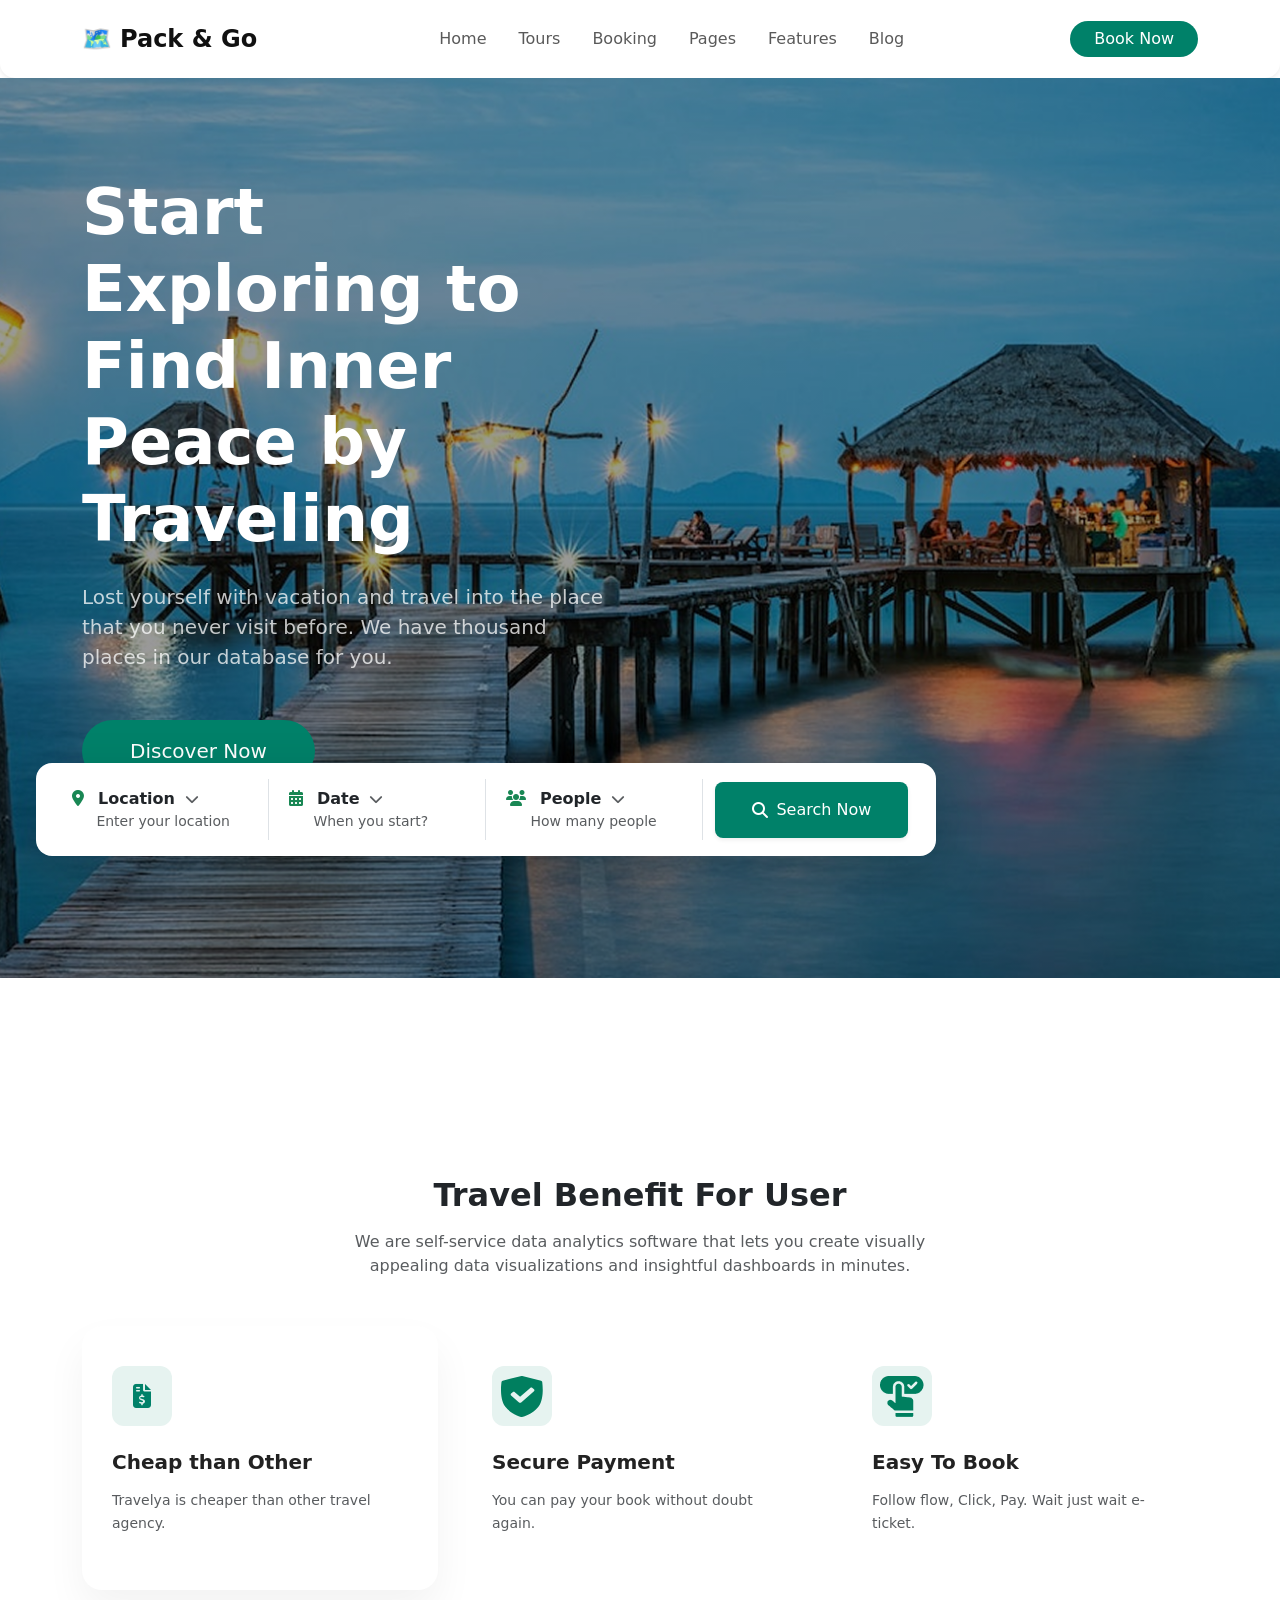
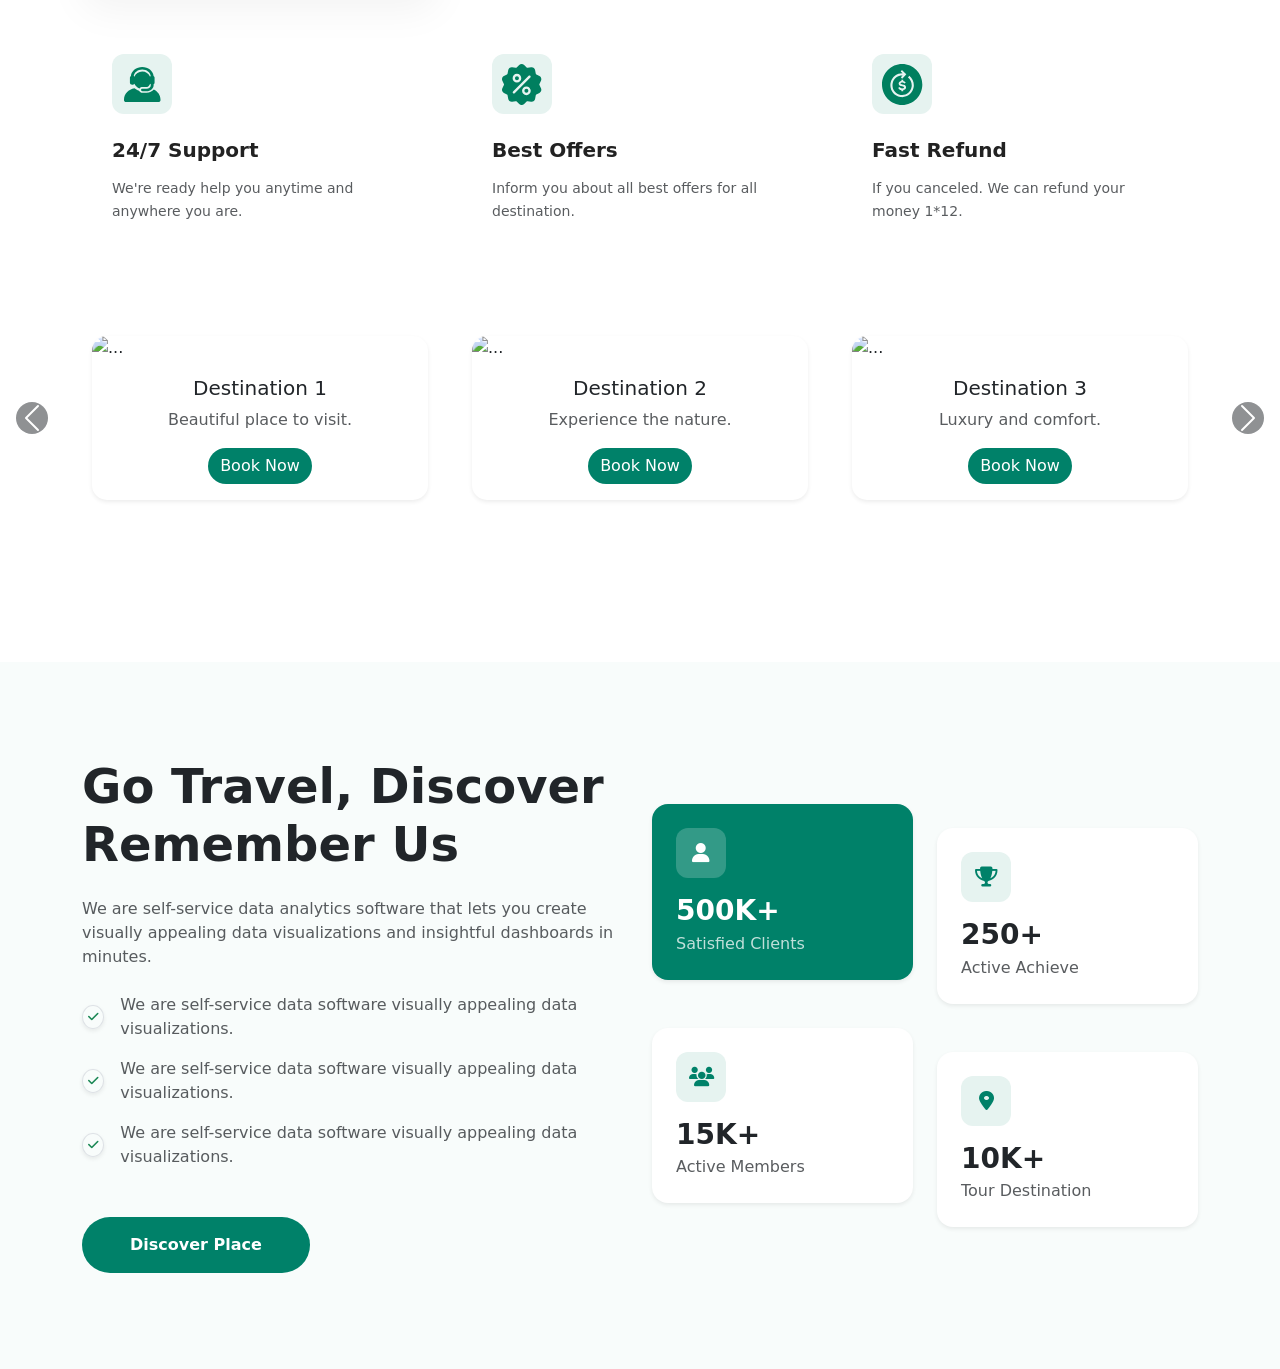
==== html/index.html @ e00637b5 "navbar, babber, meain 2 part complite" ====
<!DOCTYPE html>
<html lang="bn">
<head>
    <meta charset="UTF-8">
    <meta name="viewport" content="width=device-width, initial-scale=1.0">
    <title>Figma to Bootstrap</title>

    <link href="https://cdn.jsdelivr.net/npm/bootstrap@5.3.0/dist/css/bootstrap.min.css" rel="stylesheet"> 
    <link rel="stylesheet" href="https://cdnjs.cloudflare.com/ajax/libs/font-awesome/6.4.2/css/all.min.css">
    <link rel="stylesheet" href="../css/color.css">
</head>
<body>

<nav></nav>




<nav class="navbar navbar-expand-lg navbar-light bg-white py-3 shadow-sm">
    <div class="container">
        <a class="navbar-brand fw-bold d-flex align-items-center" href="#">
            <span class="text-success me-2">🗺️</span> Pack & Go
        </a>
        <button class="navbar-toggler" type="button" data-bs-toggle="collapse" data-bs-target="#navbarNav">
            <span class="navbar-toggler-icon"></span>
        </button>
        <div class="collapse navbar-collapse" id="navbarNav">
            <ul class="navbar-nav mx-auto">
                <li class="nav-item"><a class="nav-link px-3" href="#">Home</a></li>
                <li class="nav-item"><a class="nav-link px-3" href="#">Tours</a></li>
                <li class="nav-item"><a class="nav-link px-3" href="#">Booking</a></li>
                <li class="nav-item"><a class="nav-link px-3" href="#">Pages</a></li>
                <li class="nav-item"><a class="nav-link px-3" href="#">Features</a></li>
                <li class="nav-item"><a class="nav-link px-3" href="#">Blog</a></li>
            </ul>
            <a href="#" class="btn btn-success rounded-pill px-4">Book Now</a>
        </div>
    </div>
</nav>
<section class="hero-section">

    <div class="container h-100 d-flex flex-column justify-content-center align-items-start text-white">
        <div class="row w-100 mt-5">
            <div class="col-lg-6">
                <h1 class="display-3 fw-bold mb-4 mt-5">Start Exploring to Find Inner Peace by Traveling</h1>
                <p class="lead mb-5 opacity-75">Lost yourself with vacation and travel into the place that you never visit before. We have thousand places in our database for you.</p>
                <a href="#" class="btn btn-success btn-lg rounded-pill px-5 py-3">Discover Now</a>
            </div>
        </div>

<div class="search-box bg-white p-3 rounded-4 shadow-lg row w-100 mt-5 mx-0 align-items-center">
    
    <div class="col-md-3 border-end custom-dropdown">
        <div class="p-2">
            <label class="text-dark fw-bold mb-0">
                <i class="fa-solid fa-location-dot text-success me-2"></i> Location <i class="fa-solid fa-chevron-down ms-1 small text-muted"></i>
            </label>
            <p class="text-muted small mb-0 ms-4">Enter your location</p>
        </div>
        <ul class="dropdown-content shadow border-0 list-unstyled p-2">
            <li><a href="#">Dhaka, Bangladesh</a></li>
            <li><a href="#">Cox's Bazar</a></li>
            <li><a href="#">Sylhet</a></li>
        </ul>
    </div>

    <div class="col-md-3 border-end custom-dropdown">
        <div class="p-2">
            <label class="text-dark fw-bold mb-0">
                <i class="fa-solid fa-calendar-days text-success me-2"></i> Date <i class="fa-solid fa-chevron-down ms-1 small text-muted"></i>
            </label>
            <p class="text-muted small mb-0 ms-4">When you start?</p>
        </div>
        <ul class="dropdown-content shadow border-0 list-unstyled p-2">
            <li><a href="#">Next Weekend</a></li>
            <li><a href="#">Next Month</a></li>
        </ul>
    </div>

    <div class="col-md-3 border-end custom-dropdown">
        <div class="p-2">
            <label class="text-dark fw-bold mb-0">
                <i class="fa-solid fa-users text-success me-2"></i> People <i class="fa-solid fa-chevron-down ms-1 small text-muted"></i>
            </label>
            <p class="text-muted small mb-0 ms-4">How many people</p>
        </div>
        <ul class="dropdown-content shadow border-0 list-unstyled p-2">
            <li><a href="#">1 Person</a></li>
            <li><a href="#">2 Persons</a></li>
            <li><a href="#">Family (4+)</a></li>
        </ul>
    </div>

    <div class="col-md-3 d-flex align-items-center justify-content-center">
        <button class="btn btn-success w-100 py-3 rounded-3 shadow-sm border-0 d-flex align-items-center justify-content-center" style="background-color: #008169;">
            <i class="fa-solid fa-magnifying-glass me-2"></i> Search Now
        </button>
    </div>
</div>
    </div>
</section>


<main>

<section class="benefits-section  py-5">
    <div class="container">
        <div class="text-center mt-10 mb-5">
            <h2 class="fw-bold mb-3">Travel Benefit For User</h2>
            <p class="text-muted mx-auto" style="max-width: 600px;">
                We are self-service data analytics software that lets you create visually appealing 
                data visualizations and insightful dashboards in minutes.
            </p>
        </div>

        <div class="row g-4">
            <div class="col-md-4">
                <div class="benefit-card active-card">
                    <div class="icon-box mb-4">
                        <i class="fa-solid fa-file-invoice-dollar"></i>
                    </div>
                    <h5 class="fw-bold">Cheap than Other</h5>
                    <p class="text-muted">Travelya is cheaper than other travel agency.</p>
                </div>
            </div>

            <div class="col-md-4">
                <div class="benefit-card">
                    <div class="icon-box mb-4">
                        <img src="../image/Vector.svg" alt="">
                    </div>
                    <h5 class="fw-bold">Secure Payment</h5>
                    <p class="text-muted">You can pay your book without doubt again.</p>
                </div>
            </div>

            <div class="col-md-4">
                <div class="benefit-card">
                    <div class="icon-box mb-4">
                        <img src="../image/card3.png" alt="">
                    </div>
                    <h5 class="fw-bold">Easy To Book</h5>
                    <p class="text-muted">Follow flow, Click, Pay. Wait just wait e-ticket.</p>
                </div>
            </div>

            <div class="col-md-4">
                <div class="benefit-card">
                    <div class="icon-box mb-4">
                        <img src="../image/card4.svg" alt="">
                    </div>
                    <h5 class="fw-bold">24/7 Support</h5>
                    <p class="text-muted">We're ready help you anytime and anywhere you are.</p>
                </div>
            </div>

            <div class="col-md-4">
                <div class="benefit-card">
                    <div class="icon-box mb-4">
                        <img src="../image/card5.svg" alt="">
                    </div>
                    <h5 class="fw-bold">Best Offers</h5>
                    <p class="text-muted">Inform you about all best offers for all destination.</p>
                </div>
            </div>

            <div class="col-md-4">
                <div class="benefit-card">
                    <div class="icon-box mb-4">
                        <img src="../image/card6.svg" alt="">
                    </div>
                    <h5 class="fw-bold">Fast Refund</h5>
                    <p class="text-muted">If you canceled. We can refund your money 1*12.</p>
                </div>
            </div>
        </div>
    </div>
</section>



<!-- ************? -->
<div id="cardSlider" class="carousel slide" data-bs-ride="carousel">
    <div class="carousel-inner">
        
        <div class="carousel-item active">
            <div class="container">
                <div class="row">
                    <div class="col-md-4">
                        <div class="card shadow-sm">
                            <img src="https://via.placeholder.com/400x250" class="card-img-top" alt="...">
                            <div class="card-body text-center">
                                <h5 class="card-title">Destination 1</h5>
                                <p class="card-text text-muted">Beautiful place to visit.</p>
                                <button class="btn btn-success rounded-pill">Book Now</button>
                            </div>
                        </div>
                    </div>
                    <div class="col-md-4 d-none d-md-block">
                        <div class="card shadow-sm">
                            <img src="https://via.placeholder.com/400x250" class="card-img-top" alt="...">
                            <div class="card-body text-center">
                                <h5 class="card-title">Destination 2</h5>
                                <p class="card-text text-muted">Experience the nature.</p>
                                <button class="btn btn-success rounded-pill">Book Now</button>
                            </div>
                        </div>
                    </div>
                    <div class="col-md-4 d-none d-md-block">
                        <div class="card shadow-sm">
                            <img src="https://via.placeholder.com/400x250" class="card-img-top" alt="...">
                            <div class="card-body text-center">
                                <h5 class="card-title">Destination 3</h5>
                                <p class="card-text text-muted">Luxury and comfort.</p>
                                <button class="btn btn-success rounded-pill">Book Now</button>
                            </div>
                        </div>
                    </div>
                </div>
            </div>
        </div>

        <div class="carousel-item">
            <div class="container">
                <div class="row">
                    <div class="col-md-4">
                        <div class="card shadow-sm">
                            <img src="https://via.placeholder.com/400x250" class="card-img-top" alt="...">
                            <div class="card-body text-center">
                                <h5 class="card-title">Destination 4</h5>
                                <p class="card-text text-muted">Historical wonders.</p>
                                <button class="btn btn-success rounded-pill">Book Now</button>
                            </div>
                        </div>
                    </div>
                    <div class="col-md-4 d-none d-md-block">
                        <div class="card shadow-sm">
                            <img src="https://via.placeholder.com/400x250" class="card-img-top" alt="...">
                            <div class="card-body text-center">
                                <h5 class="card-title">Destination 5</h5>
                                <p class="card-text text-muted">Adventure awaits.</p>
                                <button class="btn btn-success rounded-pill">Book Now</button>
                            </div>
                        </div>
                    </div>
                    <div class="col-md-4 d-none d-md-block">
                        <div class="card shadow-sm">
                            <img src="https://via.placeholder.com/400x250" class="card-img-top" alt="...">
                            <div class="card-body text-center">
                                <h5 class="card-title">Destination 6</h5>
                                <p class="card-text text-muted">Peaceful retreat.</p>
                                <button class="btn btn-success rounded-pill">Book Now</button>
                            </div>
                        </div>
                    </div>
                </div>
            </div>
        </div>

    </div>

    <button class="carousel-control-prev" type="button" data-bs-target="#cardSlider" data-bs-slide="prev">
        <span class="carousel-control-prev-icon bg-dark rounded-circle" aria-hidden="true"></span>
        <span class="visually-hidden">Previous</span>
    </button>
    <button class="carousel-control-next" type="button" data-bs-target="#cardSlider" data-bs-slide="next">
        <span class="carousel-control-next-icon bg-dark rounded-circle" aria-hidden="true"></span>
        <span class="visually-hidden">Next</span>
    </button>
</div>

<!-- ***************** -->



   <section class="experience-section py-5">
    <div class="container py-5">
        <div class="row align-items-center">
            
            <div class="col-lg-6 mb-5 mb-lg-0">
                <h2 class="fw-bold display-5 mb-4">Go Travel, Discover <br> Remember Us</h2>
                <p class="text-muted mb-4">
                    We are self-service data analytics software that lets you create visually appealing data visualizations and insightful dashboards in minutes.
                </p>
                
                <ul class="list-unstyled mb-5">
                    <li class="mb-3 d-flex align-items-center">
                        <i class="fa-solid fa-check text-success me-3 shadow-sm p-1 rounded-circle border"></i>
                        <span class="text-muted">We are self-service data software visually appealing data visualizations.</span>
                    </li>
                    <li class="mb-3 d-flex align-items-center">
                        <i class="fa-solid fa-check text-success me-3 shadow-sm p-1 rounded-circle border"></i>
                        <span class="text-muted">We are self-service data software visually appealing data visualizations.</span>
                    </li>
                    <li class="mb-3 d-flex align-items-center">
                        <i class="fa-solid fa-check text-success me-3 shadow-sm p-1 rounded-circle border"></i>
                        <span class="text-muted">We are self-service data software visually appealing data visualizations.</span>
                    </li>
                </ul>

                <a href="#" class="btn btn-success rounded-pill px-5 py-3 fw-bold border-0" style="background-color: #008169;">Discover Place</a>
            </div>

            <div class="col-lg-6">
                <div class="row g-4">
                    <div class="col-md-6">
                        <div class="stat-card active-stat shadow-sm p-4 rounded-4 text-white">
                            <div class="icon-box-light mb-3">
                                <i class="fa-solid fa-user"></i>
                            </div>
                            <h3 class="fw-bold mb-1">500K+</h3>
                            <p class="mb-0 opacity-75">Satisfied Clients</p>
                        </div>
                    </div>
                    <div class="col-md-6 mt-md-5">
                        <div class="stat-card bg-white shadow-sm p-4 rounded-4">
                            <div class="icon-box-green mb-3">
                                <i class="fa-solid fa-trophy"></i>
                            </div>
                            <h3 class="fw-bold mb-1 text-dark">250+</h3>
                            <p class="mb-0 text-muted">Active Achieve</p>
                        </div>
                    </div>
                    <div class="col-md-6">
                        <div class="stat-card bg-white shadow-sm p-4 rounded-4">
                            <div class="icon-box-green mb-3">
                                <i class="fa-solid fa-users"></i>
                            </div>
                            <h3 class="fw-bold mb-1 text-dark">15K+</h3>
                            <p class="mb-0 text-muted">Active Members</p>
                        </div>
                    </div>
                    <div class="col-md-6 mt-md-5">
                        <div class="stat-card bg-white shadow-sm p-4 rounded-4">
                            <div class="icon-box-green mb-3">
                                <i class="fa-solid fa-location-dot"></i>
                            </div>
                            <h3 class="fw-bold mb-1 text-dark">10K+</h3>
                            <p class="mb-0 text-muted">Tour Destination</p>
                        </div>
                    </div>
                </div>
            </div>

        </div>
    </div>
</section>


</main>




    <script src="https://cdn.jsdelivr.net/npm/bootstrap@5.3.0/dist/js/bootstrap.bundle.min.js"></script>
</body>
</html>
---- css/color.css ----
/* Hero Section Background */
    .hero-section {
        background: linear-gradient(rgba(0, 0, 0, 0.4), rgba(0, 0, 0, 0.4)), 
                    url('../image/hero1.png'); 
        background-size: cover;
        background-position: center;
        min-height: 100vh;
        position: relative;
    }

    .navbar {
        border-radius: 0 0 15px 15px;
    }

    .navbar-brand {
        font-size: 24px;
        color: #111 !important;
    }

    .btn-success {
        background-color: #008169 !important; 
        border: none;
    }

    .search-box {
        position: absolute;
        bottom: 122px; 
        left: 38%;
        transform: translateX(-50%);
        max-width: 900px;
    }

    h1 {
        line-height: 1.2;
    }

    @media (max-width: 768px) {
        .search-box {
            position: static;
            transform: none;
            margin-top: 50px;
        }
        .hero-section {
            padding-bottom: 50px;
        }
    }



    .custom-dropdown {
        position: relative;
        cursor: pointer;
    }

  
    .dropdown-content {
        display: none;
        position: absolute;
        top: 100%;
        left: 0;
        background-color: white;
        min-width: 200px;
        z-index: 1000;
        border-radius: 10px;
        margin-top: 10px;
    }


    .custom-dropdown:hover .dropdown-content {
        display: block;
    }

    
    .dropdown-content li a {
        display: block;
        padding: 8px 15px;
        text-decoration: none;
        color: #333;
        font-size: 14px;
        transition: 0.3s;
    }

    .dropdown-content li a:hover {
        background-color: #f8f9fa;
        color: #008169;
        border-radius: 5px;
    }

   



 
    .benefits-section {
        background-color: #ffffff;
        margin-top: 150px
    }

    
    .benefit-card {
        padding: 40px 30px;
        border-radius: 20px;
        transition: all 0.3s ease;
        background-color: transparent;
        height: 100%;
    }

  
    .active-card, .benefit-card:hover {
        background-color: #ffffff;
        box-shadow: 0 20px 40px rgba(0, 0, 0, 0.05);
    }

   
    .icon-box {
        width: 60px;
        height: 60px;
        background-color: #e6f3f0; 
        color: #008169; 
        display: flex;
        align-items: center;
        justify-content: center;
        border-radius: 12px;
        font-size: 24px;
    }

    .benefit-card h5 {
        font-size: 20px;
        margin-bottom: 15px;
        color: #222;
    }

    .benefit-card p {
        font-size: 14px;
        line-height: 1.6;
    }

    


 /* ******** */
    /* স্লাইড ট্রানজিশন স্মুথ করার জন্য */
    .carousel-item {
        transition: transform 0.6s ease-in-out;
    }

    /* কার্ডের স্টাইল */
    .card {
        border: none;
        border-radius: 15px;
        margin: 10px;
        transition: 0.3s;
    }

    .card:hover {
        transform: translateY(-10px);
        box-shadow: 0 15px 30px rgba(0,0,0,0.1) !important;
    }

    .card img {
        border-radius: 15px 15px 0 0;
    }

    /* নেক্সট এবং প্রিভিয়াস বাটনের পজিশন ঠিক করা */
    .carousel-control-prev, .carousel-control-next {
        width: 5%;
    }

    .btn-success {
        background-color: #008169 !important;
        border: none;
    }
/* ********* */





    .experience-section {
        background-color: #f8fcfb; 
        margin-top: 152px;
        
        /* হালকা ব্যাকগ্রাউন্ড */
    }

    /* স্ট্যাটাস কার্ড স্টাইল */
    .stat-card {
        transition: transform 0.3s ease;
        border: none;
    }

    .stat-card:hover {
        transform: translateY(-10px);
    }

    /* সবুজ এক্টিভ কার্ড */
    .active-stat {
        background-color: #008169;
    }

    /* আইকন বক্স স্টাইল */
    .icon-box-green {
        width: 50px;
        height: 50px;
        background-color: #e6f3f0;
        color: #008169;
        display: flex;
        align-items: center;
        justify-content: center;
        border-radius: 12px;
        font-size: 20px;
    }

    .icon-box-light {
        width: 50px;
        height: 50px;
        background-color: rgba(255, 255, 255, 0.2);
        color: white;
        display: flex;
        align-items: center;
        justify-content: center;
        border-radius: 12px;
        font-size: 20px;
    }

    /* কার্ডের আঁকাবাঁকা পজিশন ঠিক করা */
    @media (min-width: 768px) {
        .mt-md-5 {
            margin-top: 3rem !important;
        }
    }

    /* চেকলিস্ট আইকন */
    .fa-check {
        font-size: 12px;
        width: 24px;
        height: 24px;
        display: flex;
        align-items: center;
        justify-content: center;
    }
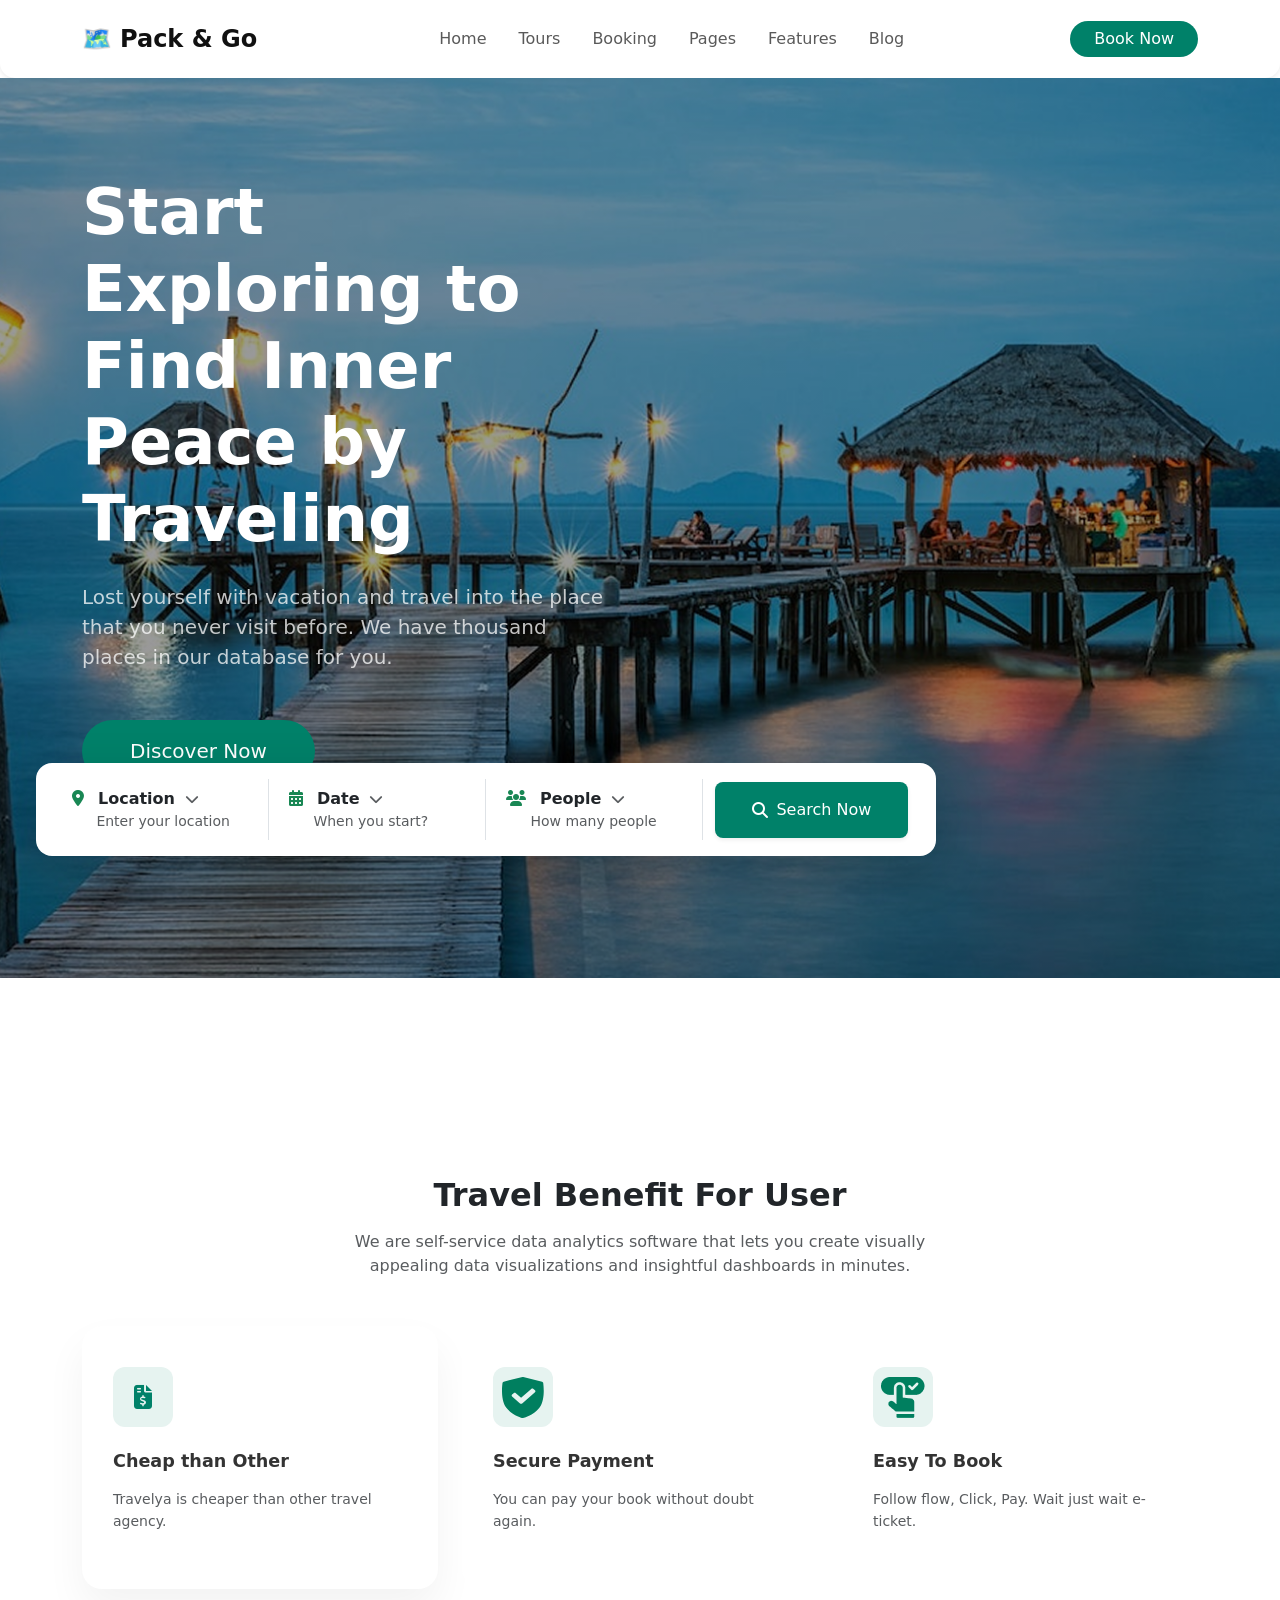
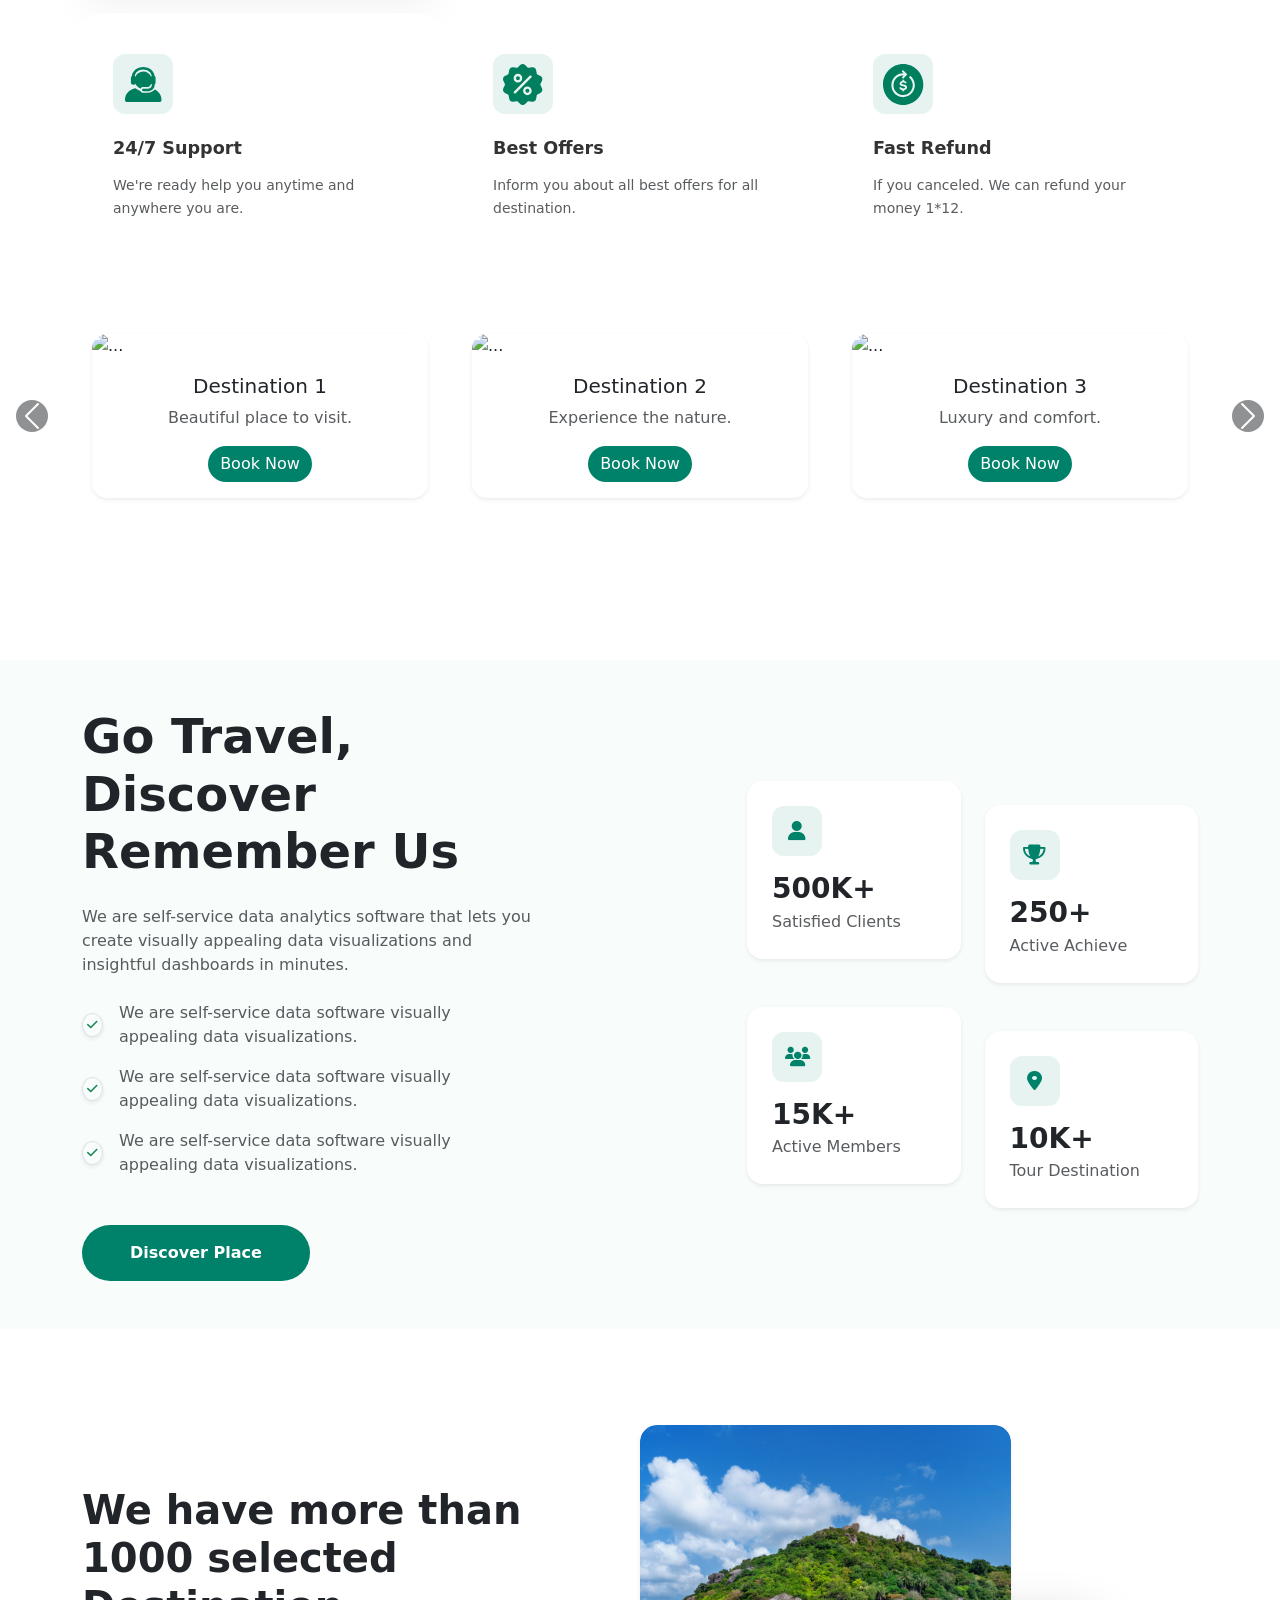
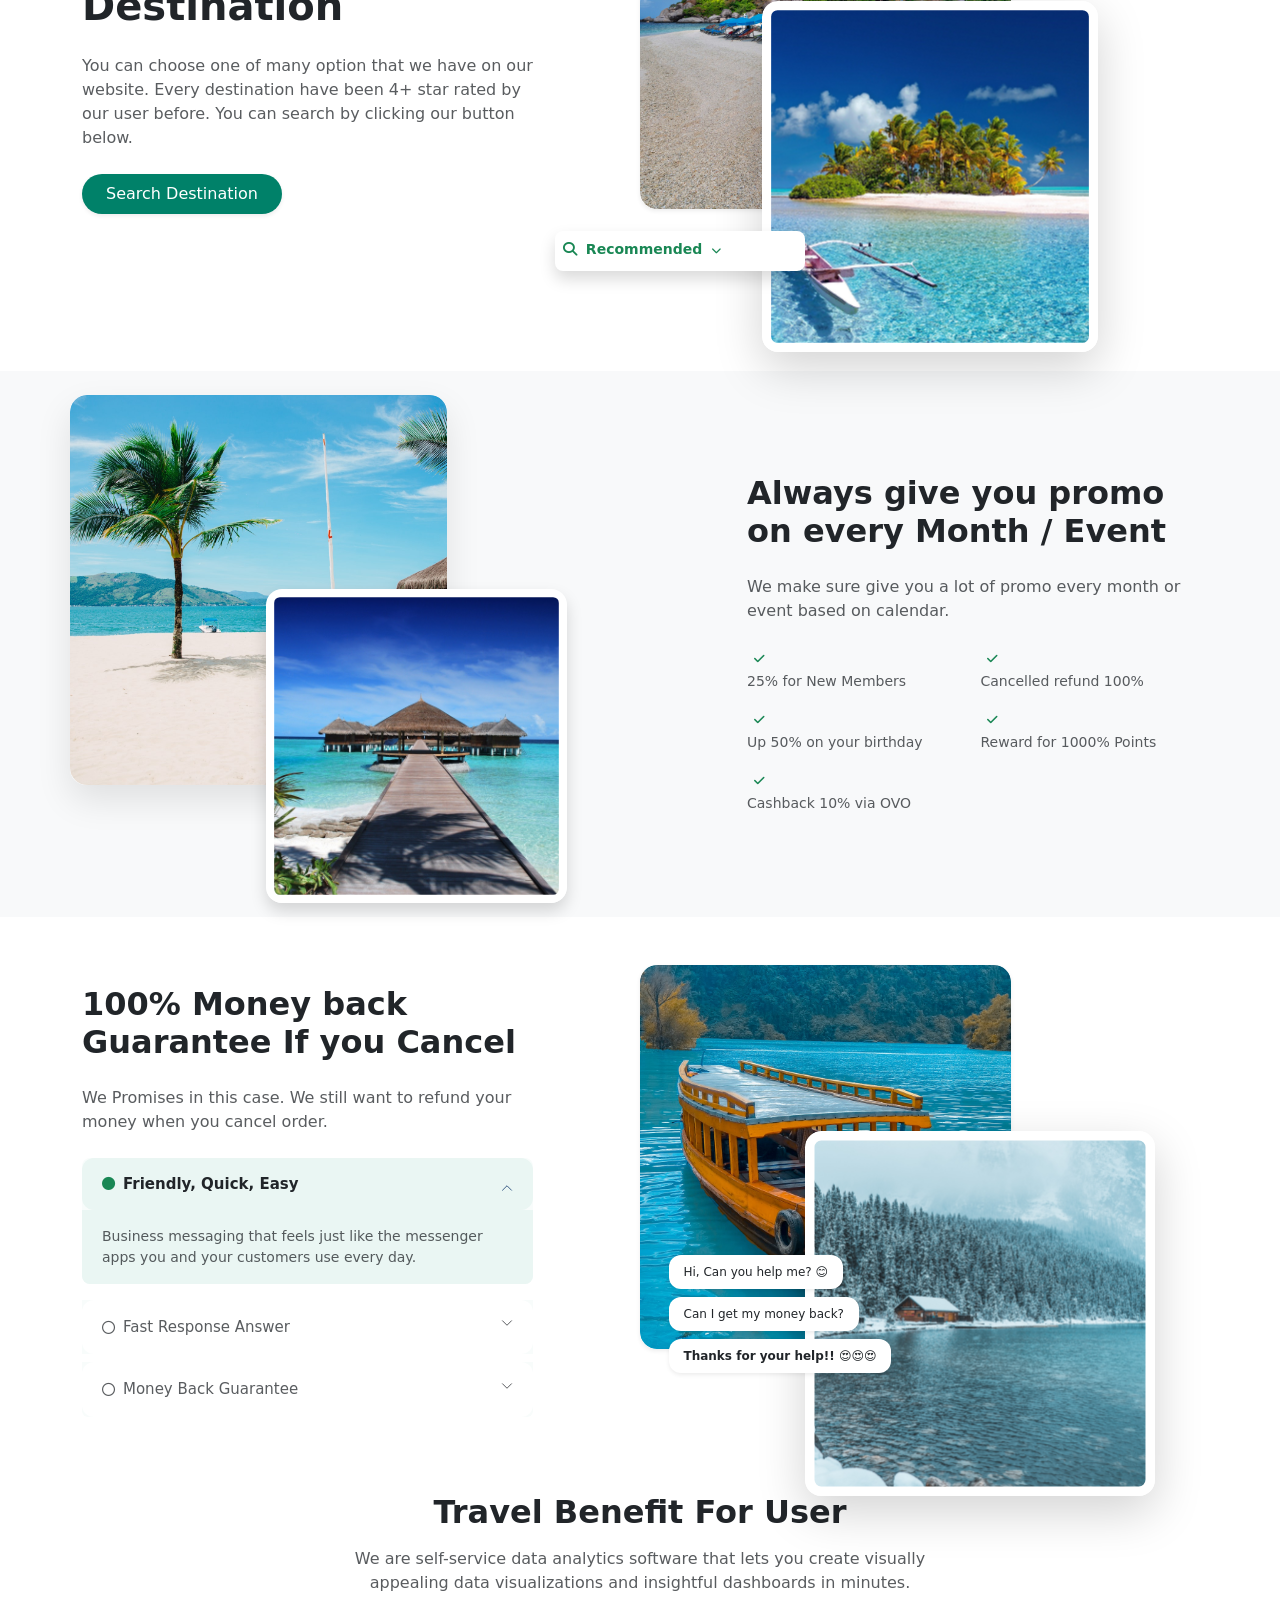
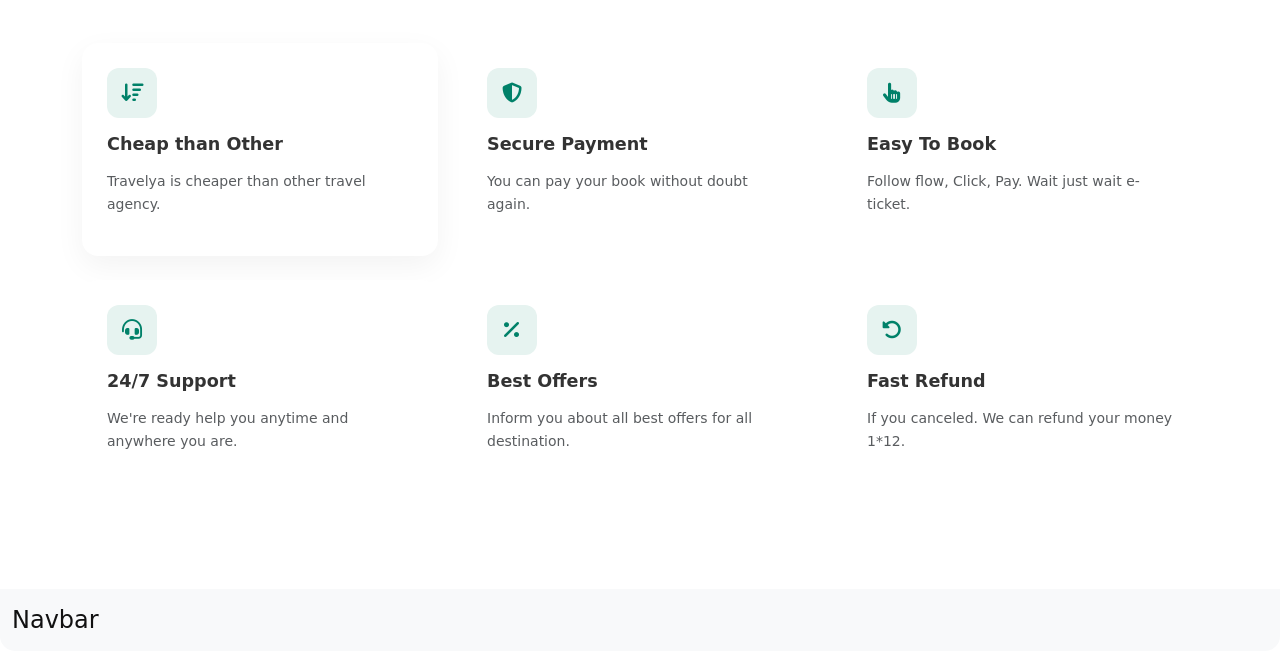
==== commit aed87067: "lest2 update" ====
--- a/html/index.html
+++ b/html/index.html
@@ -1,176 +1,573 @@
 <!DOCTYPE html>
 <html lang="bn">
+
 <head>
     <meta charset="UTF-8">
     <meta name="viewport" content="width=device-width, initial-scale=1.0">
     <title>Figma to Bootstrap</title>
 
-    <link href="https://cdn.jsdelivr.net/npm/bootstrap@5.3.0/dist/css/bootstrap.min.css" rel="stylesheet"> 
+    <link href="https://cdn.jsdelivr.net/npm/bootstrap@5.3.0/dist/css/bootstrap.min.css" rel="stylesheet">
     <link rel="stylesheet" href="https://cdnjs.cloudflare.com/ajax/libs/font-awesome/6.4.2/css/all.min.css">
     <link rel="stylesheet" href="../css/color.css">
 </head>
+
 <body>
 
-<nav></nav>
-
-
-
-
-<nav class="navbar navbar-expand-lg navbar-light bg-white py-3 shadow-sm">
+    <nav></nav>
+
+
+
+
+    <nav class="navbar navbar-expand-lg navbar-light bg-white py-3 shadow-sm">
+        <div class="container">
+            <a class="navbar-brand fw-bold d-flex align-items-center" href="#">
+                <span class="text-success me-2">🗺️</span> Pack & Go
+            </a>
+            <button class="navbar-toggler" type="button" data-bs-toggle="collapse" data-bs-target="#navbarNav">
+                <span class="navbar-toggler-icon"></span>
+            </button>
+            <div class="collapse navbar-collapse" id="navbarNav">
+                <ul class="navbar-nav mx-auto">
+                    <li class="nav-item"><a class="nav-link px-3" href="#">Home</a></li>
+                    <li class="nav-item"><a class="nav-link px-3" href="#">Tours</a></li>
+                    <li class="nav-item"><a class="nav-link px-3" href="#">Booking</a></li>
+                    <li class="nav-item"><a class="nav-link px-3" href="#">Pages</a></li>
+                    <li class="nav-item"><a class="nav-link px-3" href="#">Features</a></li>
+                    <li class="nav-item"><a class="nav-link px-3" href="#">Blog</a></li>
+                </ul>
+                <a href="#" class="btn btn-success rounded-pill px-4">Book Now</a>
+            </div>
+        </div>
+    </nav>
+    <section class="hero-section">
+
+        <div class="container h-100 d-flex flex-column justify-content-center align-items-start text-white">
+            <div class="row w-100 mt-5">
+                <div class="col-lg-6">
+                    <h1 class="display-3 fw-bold mb-4 mt-5">Start Exploring to Find Inner Peace by Traveling</h1>
+                    <p class="lead mb-5 opacity-75">Lost yourself with vacation and travel into the place that you never
+                        visit before. We have thousand places in our database for you.</p>
+                    <a href="#" class="btn btn-success btn-lg rounded-pill px-5 py-3">Discover Now</a>
+                </div>
+            </div>
+
+            <div class="search-box bg-white p-3 rounded-4 shadow-lg row w-100 mt-5 mx-0 align-items-center">
+
+                <div class="col-md-3 border-end custom-dropdown">
+                    <div class="p-2">
+                        <label class="text-dark fw-bold mb-0">
+                            <i class="fa-solid fa-location-dot text-success me-2"></i> Location <i
+                                class="fa-solid fa-chevron-down ms-1 small text-muted"></i>
+                        </label>
+                        <p class="text-muted small mb-0 ms-4">Enter your location</p>
+                    </div>
+                    <ul class="dropdown-content shadow border-0 list-unstyled p-2">
+                        <li><a href="#">Dhaka, Bangladesh</a></li>
+                        <li><a href="#">Cox's Bazar</a></li>
+                        <li><a href="#">Sylhet</a></li>
+                    </ul>
+                </div>
+
+                <div class="col-md-3 border-end custom-dropdown">
+                    <div class="p-2">
+                        <label class="text-dark fw-bold mb-0">
+                            <i class="fa-solid fa-calendar-days text-success me-2"></i> Date <i
+                                class="fa-solid fa-chevron-down ms-1 small text-muted"></i>
+                        </label>
+                        <p class="text-muted small mb-0 ms-4">When you start?</p>
+                    </div>
+                    <ul class="dropdown-content shadow border-0 list-unstyled p-2">
+                        <li><a href="#">Next Weekend</a></li>
+                        <li><a href="#">Next Month</a></li>
+                    </ul>
+                </div>
+
+                <div class="col-md-3 border-end custom-dropdown">
+                    <div class="p-2">
+                        <label class="text-dark fw-bold mb-0">
+                            <i class="fa-solid fa-users text-success me-2"></i> People <i
+                                class="fa-solid fa-chevron-down ms-1 small text-muted"></i>
+                        </label>
+                        <p class="text-muted small mb-0 ms-4">How many people</p>
+                    </div>
+                    <ul class="dropdown-content shadow border-0 list-unstyled p-2">
+                        <li><a href="#">1 Person</a></li>
+                        <li><a href="#">2 Persons</a></li>
+                        <li><a href="#">Family (4+)</a></li>
+                    </ul>
+                </div>
+
+                <div class="col-md-3 d-flex align-items-center justify-content-center">
+                    <button
+                        class="btn btn-success w-100 py-3 rounded-3 shadow-sm border-0 d-flex align-items-center justify-content-center"
+                        style="background-color: #008169;">
+                        <i class="fa-solid fa-magnifying-glass me-2"></i> Search Now
+                    </button>
+                </div>
+            </div>
+        </div>
+    </section>
+
+
+    <main>
+
+        <section class="benefits-section  py-5">
+            <div class="container">
+                <div class="text-center mt-10 mb-5">
+                    <h2 class="fw-bold mb-3">Travel Benefit For User</h2>
+                    <p class="text-muted mx-auto" style="max-width: 600px;">
+                        We are self-service data analytics software that lets you create visually appealing
+                        data visualizations and insightful dashboards in minutes.
+                    </p>
+                </div>
+
+                <div class="row g-4">
+                    <div class="col-md-4">
+                        <div class="benefit-card active-card">
+                            <div class="icon-box mb-4">
+                                <i class="fa-solid fa-file-invoice-dollar"></i>
+                            </div>
+                            <h5 class="fw-bold">Cheap than Other</h5>
+                            <p class="text-muted">Travelya is cheaper than other travel agency.</p>
+                        </div>
+                    </div>
+
+                    <div class="col-md-4">
+                        <div class="benefit-card">
+                            <div class="icon-box mb-4">
+                                <img src="../image/Vector.svg" alt="">
+                            </div>
+                            <h5 class="fw-bold">Secure Payment</h5>
+                            <p class="text-muted">You can pay your book without doubt again.</p>
+                        </div>
+                    </div>
+
+                    <div class="col-md-4">
+                        <div class="benefit-card">
+                            <div class="icon-box mb-4">
+                                <img src="../image/card3.png" alt="">
+                            </div>
+                            <h5 class="fw-bold">Easy To Book</h5>
+                            <p class="text-muted">Follow flow, Click, Pay. Wait just wait e-ticket.</p>
+                        </div>
+                    </div>
+
+                    <div class="col-md-4">
+                        <div class="benefit-card">
+                            <div class="icon-box mb-4">
+                                <img src="../image/card4.svg" alt="">
+                            </div>
+                            <h5 class="fw-bold">24/7 Support</h5>
+                            <p class="text-muted">We're ready help you anytime and anywhere you are.</p>
+                        </div>
+                    </div>
+
+                    <div class="col-md-4">
+                        <div class="benefit-card">
+                            <div class="icon-box mb-4">
+                                <img src="../image/card5.svg" alt="">
+                            </div>
+                            <h5 class="fw-bold">Best Offers</h5>
+                            <p class="text-muted">Inform you about all best offers for all destination.</p>
+                        </div>
+                    </div>
+
+                    <div class="col-md-4">
+                        <div class="benefit-card">
+                            <div class="icon-box mb-4">
+                                <img src="../image/card6.svg" alt="">
+                            </div>
+                            <h5 class="fw-bold">Fast Refund</h5>
+                            <p class="text-muted">If you canceled. We can refund your money 1*12.</p>
+                        </div>
+                    </div>
+                </div>
+            </div>
+        </section>
+
+
+
+        <!-- ************? -->
+        <div id="cardSlider" class="carousel slide" data-bs-ride="carousel">
+            <div class="carousel-inner">
+
+                <div class="carousel-item active">
+                    <div class="container">
+                        <div class="row">
+                            <div class="col-md-4">
+                                <div class="card shadow-sm">
+                                    <img src="https://via.placeholder.com/400x250" class="card-img-top" alt="...">
+                                    <div class="card-body text-center">
+                                        <h5 class="card-title">Destination 1</h5>
+                                        <p class="card-text text-muted">Beautiful place to visit.</p>
+                                        <button class="btn btn-success rounded-pill">Book Now</button>
+                                    </div>
+                                </div>
+                            </div>
+                            <div class="col-md-4 d-none d-md-block">
+                                <div class="card shadow-sm">
+                                    <img src="https://via.placeholder.com/400x250" class="card-img-top" alt="...">
+                                    <div class="card-body text-center">
+                                        <h5 class="card-title">Destination 2</h5>
+                                        <p class="card-text text-muted">Experience the nature.</p>
+                                        <button class="btn btn-success rounded-pill">Book Now</button>
+                                    </div>
+                                </div>
+                            </div>
+                            <div class="col-md-4 d-none d-md-block">
+                                <div class="card shadow-sm">
+                                    <img src="https://via.placeholder.com/400x250" class="card-img-top" alt="...">
+                                    <div class="card-body text-center">
+                                        <h5 class="card-title">Destination 3</h5>
+                                        <p class="card-text text-muted">Luxury and comfort.</p>
+                                        <button class="btn btn-success rounded-pill">Book Now</button>
+                                    </div>
+                                </div>
+                            </div>
+                        </div>
+                    </div>
+                </div>
+
+                <div class="carousel-item">
+                    <div class="container">
+                        <div class="row">
+                            <div class="col-md-4">
+                                <div class="card shadow-sm">
+                                    <img src="https://via.placeholder.com/400x250" class="card-img-top" alt="...">
+                                    <div class="card-body text-center">
+                                        <h5 class="card-title">Destination 4</h5>
+                                        <p class="card-text text-muted">Historical wonders.</p>
+                                        <button class="btn btn-success rounded-pill">Book Now</button>
+                                    </div>
+                                </div>
+                            </div>
+                            <div class="col-md-4 d-none d-md-block">
+                                <div class="card shadow-sm">
+                                    <img src="https://via.placeholder.com/400x250" class="card-img-top" alt="...">
+                                    <div class="card-body text-center">
+                                        <h5 class="card-title">Destination 5</h5>
+                                        <p class="card-text text-muted">Adventure awaits.</p>
+                                        <button class="btn btn-success rounded-pill">Book Now</button>
+                                    </div>
+                                </div>
+                            </div>
+                            <div class="col-md-4 d-none d-md-block">
+                                <div class="card shadow-sm">
+                                    <img src="https://via.placeholder.com/400x250" class="card-img-top" alt="...">
+                                    <div class="card-body text-center">
+                                        <h5 class="card-title">Destination 6</h5>
+                                        <p class="card-text text-muted">Peaceful retreat.</p>
+                                        <button class="btn btn-success rounded-pill">Book Now</button>
+                                    </div>
+                                </div>
+                            </div>
+                        </div>
+                    </div>
+                </div>
+
+            </div>
+
+            <button class="carousel-control-prev" type="button" data-bs-target="#cardSlider" data-bs-slide="prev">
+                <span class="carousel-control-prev-icon bg-dark rounded-circle" aria-hidden="true"></span>
+                <span class="visually-hidden">Previous</span>
+            </button>
+            <button class="carousel-control-next" type="button" data-bs-target="#cardSlider" data-bs-slide="next">
+                <span class="carousel-control-next-icon bg-dark rounded-circle" aria-hidden="true"></span>
+                <span class="visually-hidden">Next</span>
+            </button>
+        </div>
+
+        <!-- ***************** -->
+
+
+
+
+
+        <section class="experience-section py-5">
+            <div class="container">
+                <div class="row align-items-center justify-content-between">
+
+                    <div class="col-lg-5 mb-5 mb-lg-0">
+                        <h2 class="fw-bold display-5 mb-4">Go Travel, Discover <br> Remember Us</h2>
+                        <p class="text-muted mb-4">
+                            We are self-service data analytics software that lets you create visually appealing data
+                            visualizations and insightful dashboards in minutes.
+                        </p>
+
+                        <ul class="list-unstyled mb-5">
+                            <li class="mb-3 d-flex align-items-center">
+                                <i class="fa-solid fa-check text-success me-3 shadow-sm p-1 rounded-circle border"></i>
+                                <span class="text-muted">We are self-service data software visually appealing data
+                                    visualizations.</span>
+                            </li>
+                            <li class="mb-3 d-flex align-items-center">
+                                <i class="fa-solid fa-check text-success me-3 shadow-sm p-1 rounded-circle border"></i>
+                                <span class="text-muted">We are self-service data software visually appealing data
+                                    visualizations.</span>
+                            </li>
+                            <li class="mb-3 d-flex align-items-center">
+                                <i class="fa-solid fa-check text-success me-3 shadow-sm p-1 rounded-circle border"></i>
+                                <span class="text-muted">We are self-service data software visually appealing data
+                                    visualizations.</span>
+                            </li>
+                        </ul>
+
+                        <a href="#" class="btn btn-success rounded-pill px-5 py-3 fw-bold border-0"
+                            style="background-color: #008169;">Discover Place</a>
+                    </div>
+
+                    <div class="col-lg-5">
+                        <div class="row g-4">
+                            <div class="col-md-6">
+                                <div class="stat-card shadow-sm p-4 rounded-4" tabindex="0">
+                                    <div class="icon-box mb-3">
+                                        <i class="fa-solid fa-user"></i>
+                                    </div>
+                                    <h3 class="fw-bold mb-1">500K+</h3>
+                                    <p class="mb-0 opacity-75">Satisfied Clients</p>
+                                </div>
+                            </div>
+                            <div class="col-md-6 mt-md-5">
+                                <div class="stat-card shadow-sm p-4 rounded-4" tabindex="0">
+                                    <div class="icon-box mb-3">
+                                        <i class="fa-solid fa-trophy"></i>
+                                    </div>
+                                    <h3 class="fw-bold mb-1">250+</h3>
+                                    <p class="mb-0 text-muted">Active Achieve</p>
+                                </div>
+                            </div>
+                            <div class="col-md-6">
+                                <div class="stat-card shadow-sm p-4 rounded-4" tabindex="0">
+                                    <div class="icon-box mb-3">
+                                        <i class="fa-solid fa-users"></i>
+                                    </div>
+                                    <h3 class="fw-bold mb-1">15K+</h3>
+                                    <p class="mb-0 text-muted">Active Members</p>
+                                </div>
+                            </div>
+                            <div class="col-md-6 mt-md-5">
+                                <div class="stat-card shadow-sm p-4 rounded-4" tabindex="0">
+                                    <div class="icon-box mb-3">
+                                        <i class="fa-solid fa-location-dot"></i>
+                                    </div>
+                                    <h3 class="fw-bold mb-1">10K+</h3>
+                                    <p class="mb-0 text-muted">Tour Destination</p>
+                                </div>
+                            </div>
+                        </div>
+                    </div>
+
+                </div>
+            </div>
+        </section>
+
+        <section class="destination-info py-5">
+            <div class="container py-lg-5">
+                <div class="row align-items-center">
+
+                    <div class="col-lg-5 order-2 order-lg-1">
+                        <h2 class="fw-bold mb-4 display-6">We have more than 1000 selected Destination</h2>
+                        <p class="text-muted mb-4">You can choose one of many option that we have on our website. Every
+                            destination have been 4+ star rated by our user before. You can search by clicking our
+                            button below.</p>
+                        <a href="#" class="btn btn-success rounded-pill px-4 py-2 shadow-sm border-0"
+                            style="background-color: #008169;">Search Destination</a>
+                    </div>
+
+                    <div
+                        class="col-lg-6 offset-lg-1 order-1 order-lg-2 mb-5 mb-lg-0 position-relative image-stack-container">
+
+                        <div class="dots-pattern"></div>
+
+                        <div class="img-wrapper-1">
+                            <img src="../image/01.svg" class="rounded-4 shadow-sm w-100" alt="Travel">
+                        </div>
+
+                        <div class="img-wrapper-2">
+                            <img src="../image/02.svg" class="rounded-4 shadow-lg w-100" alt="Beach">
+
+                            <div
+                                class="floating-box shadow rounded-3 p-2 bg-white d-none d-md-block custom-dropdown-wrapper">
+                                <div class="dropdown-trigger">
+                                    <small class="fw-bold d-block mb-0 text-success text-nowrap">
+                                        <i class="fa-solid fa-magnifying-glass me-1"></i> Recommended <i
+                                            class="fa-solid fa-chevron-down ms-1 small-icon"></i>
+                                    </small>
+                                </div>
+
+                                <ul class="list-unstyled mb-0 dropdown-items">
+                                    <li class="py-1 border-bottom">
+                                        <a href="#" class="text-decoration-none text-muted d-block">
+                                            <i class="fa-solid fa-location-dot text-success me-2"></i> Venice, Italy
+                                        </a>
+                                    </li>
+                                    <li class="py-1 border-bottom">
+                                        <a href="#" class="text-decoration-none text-muted d-block">
+                                            <i class="fa-solid fa-location-dot text-success me-2"></i> Berlin, Germany
+                                        </a>
+                                    </li>
+                                    <li class="py-1">
+                                        <a href="#" class="text-decoration-none text-muted d-block">
+                                            <i class="fa-solid fa-location-dot text-success me-2"></i> Andalucia, Spain
+                                        </a>
+                                    </li>
+                                </ul>
+                            </div>
+                        </div>
+
+                    </div>
+                </div>
+            </div>
+        </section>
+
+
+
+        <section class="promo-section  py-5 bg-light">
+            <div class="container">
+                <div class="row align-items-center">
+  <div class="col-lg-6 image-overlap-container mb-5 mb-lg-0">
+
+      <img src="../image/Rectangle 34 (1).svg" 
+              class="rounded-4 shadow position-relative img-palm-tree" 
+              alt="Palm Tree">
+
+    <img src="../image/Rectangle 33 (1).svg" 
+         class="rounded-4 shadow position-absolute img-resort" 
+         alt="Resort">
+   
+    
+</div>
+                    <div class="col-lg-5 offset-lg-1">
+                        <h2 class="fw-bold mb-4">Always give you promo on every Month / Event</h2>
+                        <p class="text-muted mb-4">We make sure give you a lot of promo every month or event based on
+                            calendar.</p>
+
+                        <div class="row g-3">
+                            <div class="col-6 small text-muted"><i class="fa-solid fa-check text-success me-2"></i> 25%
+                                for New Members</div>
+                            <div class="col-6 small text-muted"><i class="fa-solid fa-check text-success me-2"></i>
+                                Cancelled refund 100%</div>
+                            <div class="col-6 small text-muted"><i class="fa-solid fa-check text-success me-2"></i> Up
+                                50% on your birthday</div>
+                            <div class="col-6 small text-muted"><i class="fa-solid fa-check text-success me-2"></i>
+                                Reward for 1000% Points</div>
+                            <div class="col-6 small text-muted"><i class="fa-solid fa-check text-success me-2"></i>
+                                Cashback 10% via OVO</div>
+                        </div> 
+                    </div>
+                </div>
+            </div>
+        </section>
+
+
+
+
+
+
+<section class="guarantee-section py-5">
     <div class="container">
-        <a class="navbar-brand fw-bold d-flex align-items-center" href="#">
-            <span class="text-success me-2">🗺️</span> Pack & Go
-        </a>
-        <button class="navbar-toggler" type="button" data-bs-toggle="collapse" data-bs-target="#navbarNav">
-            <span class="navbar-toggler-icon"></span>
-        </button>
-        <div class="collapse navbar-collapse" id="navbarNav">
-            <ul class="navbar-nav mx-auto">
-                <li class="nav-item"><a class="nav-link px-3" href="#">Home</a></li>
-                <li class="nav-item"><a class="nav-link px-3" href="#">Tours</a></li>
-                <li class="nav-item"><a class="nav-link px-3" href="#">Booking</a></li>
-                <li class="nav-item"><a class="nav-link px-3" href="#">Pages</a></li>
-                <li class="nav-item"><a class="nav-link px-3" href="#">Features</a></li>
-                <li class="nav-item"><a class="nav-link px-3" href="#">Blog</a></li>
-            </ul>
-            <a href="#" class="btn btn-success rounded-pill px-4">Book Now</a>
+        <div class="row align-items-center">
+            <div class="col-lg-5">
+                <h2 class="fw-bold mb-4">100% Money back Guarantee If you Cancel</h2>
+                <p class="text-muted mb-4">We Promises in this case. We still want to refund your money when you cancel order.</p>
+                
+                <div class="accordion custom-accordion" id="guaranteeAccordion">
+                    <div class="accordion-item mb-3 border-0 rounded-3 overflow-hidden">
+                        <h2 class="accordion-header">
+                            <button class="accordion-button custom-acc-btn active-green text-dark fw-bold" type="button" data-bs-toggle="collapse" data-bs-target="#collapseOne">
+                                <i class="fa-solid fa-circle text-success me-2 small"></i> Friendly, Quick, Easy
+                            </button>
+                        </h2>
+                        <div id="collapseOne" class="accordion-collapse collapse show" data-bs-parent="#guaranteeAccordion">
+                            <div class="accordion-body active-green text-muted small">
+                                Business messaging that feels just like the messenger apps you and your customers use every day.
+                            </div>
+                        </div>
+                    </div>
+                    <div class="accordion-item mb-2 border-0">
+                        <button class="accordion-button collapsed custom-acc-btn bg-white text-muted shadow-sm" type="button">
+                             <i class="fa-regular fa-circle me-2 small"></i> Fast Response Answer
+                        </button>
+                    </div>
+                    <div class="accordion-item mb-2 border-0">
+                        <button class="accordion-button collapsed custom-acc-btn bg-white text-muted shadow-sm" type="button">
+                             <i class="fa-regular fa-circle me-2 small"></i> Money Back Guarantee
+                        </button>
+                    </div>
+                </div>
+            </div>
+
+            <div class="col-lg-6 offset-lg-1 position-relative guarantee-image-box mt-5 mt-lg-0">
+                <div class="dots-pattern-bg"></div>
+                
+                <div class="main-img-wrapper">
+                    <img src="../image/Rectangle 35 (2).svg" class="rounded-4 shadow-sm w-100" alt="Boat">
+                </div>
+                
+                <div class="chat-container">
+                    <div class="chat-bubble shadow-sm">Hi, Can you help me? 😊</div>
+                    <div class="chat-bubble shadow-sm">Can I get my money back?</div>
+                    <div class="chat-bubble shadow-sm highlight">Thanks for your help!! 😍😍😍</div>
+                </div>
+
+                <div class="sub-img-wrapper">
+                    <img src="../image/Rectangle 36 (2).svg" class="rounded-4 shadow-lg w-100" alt="Lake">
+                </div>
+            </div>
         </div>
     </div>
-</nav>
-<section class="hero-section">
-
-    <div class="container h-100 d-flex flex-column justify-content-center align-items-start text-white">
-        <div class="row w-100 mt-5">
-            <div class="col-lg-6">
-                <h1 class="display-3 fw-bold mb-4 mt-5">Start Exploring to Find Inner Peace by Traveling</h1>
-                <p class="lead mb-5 opacity-75">Lost yourself with vacation and travel into the place that you never visit before. We have thousand places in our database for you.</p>
-                <a href="#" class="btn btn-success btn-lg rounded-pill px-5 py-3">Discover Now</a>
-            </div>
-        </div>
-
-<div class="search-box bg-white p-3 rounded-4 shadow-lg row w-100 mt-5 mx-0 align-items-center">
+
     
-    <div class="col-md-3 border-end custom-dropdown">
-        <div class="p-2">
-            <label class="text-dark fw-bold mb-0">
-                <i class="fa-solid fa-location-dot text-success me-2"></i> Location <i class="fa-solid fa-chevron-down ms-1 small text-muted"></i>
-            </label>
-            <p class="text-muted small mb-0 ms-4">Enter your location</p>
-        </div>
-        <ul class="dropdown-content shadow border-0 list-unstyled p-2">
-            <li><a href="#">Dhaka, Bangladesh</a></li>
-            <li><a href="#">Cox's Bazar</a></li>
-            <li><a href="#">Sylhet</a></li>
-        </ul>
-    </div>
-
-    <div class="col-md-3 border-end custom-dropdown">
-        <div class="p-2">
-            <label class="text-dark fw-bold mb-0">
-                <i class="fa-solid fa-calendar-days text-success me-2"></i> Date <i class="fa-solid fa-chevron-down ms-1 small text-muted"></i>
-            </label>
-            <p class="text-muted small mb-0 ms-4">When you start?</p>
-        </div>
-        <ul class="dropdown-content shadow border-0 list-unstyled p-2">
-            <li><a href="#">Next Weekend</a></li>
-            <li><a href="#">Next Month</a></li>
-        </ul>
-    </div>
-
-    <div class="col-md-3 border-end custom-dropdown">
-        <div class="p-2">
-            <label class="text-dark fw-bold mb-0">
-                <i class="fa-solid fa-users text-success me-2"></i> People <i class="fa-solid fa-chevron-down ms-1 small text-muted"></i>
-            </label>
-            <p class="text-muted small mb-0 ms-4">How many people</p>
-        </div>
-        <ul class="dropdown-content shadow border-0 list-unstyled p-2">
-            <li><a href="#">1 Person</a></li>
-            <li><a href="#">2 Persons</a></li>
-            <li><a href="#">Family (4+)</a></li>
-        </ul>
-    </div>
-
-    <div class="col-md-3 d-flex align-items-center justify-content-center">
-        <button class="btn btn-success w-100 py-3 rounded-3 shadow-sm border-0 d-flex align-items-center justify-content-center" style="background-color: #008169;">
-            <i class="fa-solid fa-magnifying-glass me-2"></i> Search Now
-        </button>
-    </div>
-</div>
-    </div>
-</section>
-
-
-<main>
-
-<section class="benefits-section  py-5">
-    <div class="container">
-        <div class="text-center mt-10 mb-5">
-            <h2 class="fw-bold mb-3">Travel Benefit For User</h2>
-            <p class="text-muted mx-auto" style="max-width: 600px;">
-                We are self-service data analytics software that lets you create visually appealing 
-                data visualizations and insightful dashboards in minutes.
-            </p>
-        </div>
+
+
+<section class="benefit-section py-5">
+    <div class="container text-center">
+        <h2 class="fw-bold mb-3">Travel Benefit For User</h2>
+        <p class="text-muted mx-auto mb-5" style="max-width: 600px;">
+            We are self-service data analytics software that lets you create visually appealing data visualizations and insightful dashboards in minutes.
+        </p>
 
         <div class="row g-4">
             <div class="col-md-4">
-                <div class="benefit-card active-card">
-                    <div class="icon-box mb-4">
-                        <i class="fa-solid fa-file-invoice-dollar"></i>
-                    </div>
+                <div class="benefit-card shadow-sm p-4 rounded-4 text-start h-100">
+                    <div class="icon-bg mb-3"><i class="fa-solid fa-arrow-down-wide-short"></i></div>
                     <h5 class="fw-bold">Cheap than Other</h5>
-                    <p class="text-muted">Travelya is cheaper than other travel agency.</p>
-                </div>
-            </div>
-
+                    <p class="text-muted small">Travelya is cheaper than other travel agency.</p>
+                </div>
+            </div>
             <div class="col-md-4">
-                <div class="benefit-card">
-                    <div class="icon-box mb-4">
-                        <img src="../image/Vector.svg" alt="">
-                    </div>
+                <div class="benefit-card p-4 rounded-4 text-start h-100">
+                    <div class="icon-bg mb-3"><i class="fa-solid fa-shield-halved"></i></div>
                     <h5 class="fw-bold">Secure Payment</h5>
-                    <p class="text-muted">You can pay your book without doubt again.</p>
-                </div>
-            </div>
-
+                    <p class="text-muted small">You can pay your book without doubt again.</p>
+                </div>
+            </div>
             <div class="col-md-4">
-                <div class="benefit-card">
-                    <div class="icon-box mb-4">
-                        <img src="../image/card3.png" alt="">
-                    </div>
+                <div class="benefit-card p-4 rounded-4 text-start h-100">
+                    <div class="icon-bg mb-3"><i class="fa-solid fa-hand-pointer"></i></div>
                     <h5 class="fw-bold">Easy To Book</h5>
-                    <p class="text-muted">Follow flow, Click, Pay. Wait just wait e-ticket.</p>
-                </div>
-            </div>
-
+                    <p class="text-muted small">Follow flow, Click, Pay. Wait just wait e-ticket.</p>
+                </div>
+            </div>
             <div class="col-md-4">
-                <div class="benefit-card">
-                    <div class="icon-box mb-4">
-                        <img src="../image/card4.svg" alt="">
-                    </div>
+                <div class="benefit-card p-4 rounded-4 text-start h-100">
+                    <div class="icon-bg mb-3"><i class="fa-solid fa-headset"></i></div>
                     <h5 class="fw-bold">24/7 Support</h5>
-                    <p class="text-muted">We're ready help you anytime and anywhere you are.</p>
-                </div>
-            </div>
-
+                    <p class="text-muted small">We're ready help you anytime and anywhere you are.</p>
+                </div>
+            </div>
             <div class="col-md-4">
-                <div class="benefit-card">
-                    <div class="icon-box mb-4">
-                        <img src="../image/card5.svg" alt="">
-                    </div>
+                <div class="benefit-card p-4 rounded-4 text-start h-100">
+                    <div class="icon-bg mb-3"><i class="fa-solid fa-percent"></i></div>
                     <h5 class="fw-bold">Best Offers</h5>
-                    <p class="text-muted">Inform you about all best offers for all destination.</p>
-                </div>
-            </div>
-
+                    <p class="text-muted small">Inform you about all best offers for all destination.</p>
+                </div>
+            </div>
             <div class="col-md-4">
-                <div class="benefit-card">
-                    <div class="icon-box mb-4">
-                        <img src="../image/card6.svg" alt="">
-                    </div>
+                <div class="benefit-card p-4 rounded-4 text-start h-100">
+                    <div class="icon-bg mb-3"><i class="fa-solid fa-rotate-left"></i></div>
                     <h5 class="fw-bold">Fast Refund</h5>
-                    <p class="text-muted">If you canceled. We can refund your money 1*12.</p>
+                    <p class="text-muted small">If you canceled. We can refund your money 1*12.</p>
                 </div>
             </div>
         </div>
@@ -179,179 +576,86 @@
 
 
 
-<!-- ************? -->
-<div id="cardSlider" class="carousel slide" data-bs-ride="carousel">
-    <div class="carousel-inner">
-        
-        <div class="carousel-item active">
-            <div class="container">
-                <div class="row">
-                    <div class="col-md-4">
-                        <div class="card shadow-sm">
-                            <img src="https://via.placeholder.com/400x250" class="card-img-top" alt="...">
-                            <div class="card-body text-center">
-                                <h5 class="card-title">Destination 1</h5>
-                                <p class="card-text text-muted">Beautiful place to visit.</p>
-                                <button class="btn btn-success rounded-pill">Book Now</button>
-                            </div>
-                        </div>
-                    </div>
-                    <div class="col-md-4 d-none d-md-block">
-                        <div class="card shadow-sm">
-                            <img src="https://via.placeholder.com/400x250" class="card-img-top" alt="...">
-                            <div class="card-body text-center">
-                                <h5 class="card-title">Destination 2</h5>
-                                <p class="card-text text-muted">Experience the nature.</p>
-                                <button class="btn btn-success rounded-pill">Book Now</button>
-                            </div>
-                        </div>
-                    </div>
-                    <div class="col-md-4 d-none d-md-block">
-                        <div class="card shadow-sm">
-                            <img src="https://via.placeholder.com/400x250" class="card-img-top" alt="...">
-                            <div class="card-body text-center">
-                                <h5 class="card-title">Destination 3</h5>
-                                <p class="card-text text-muted">Luxury and comfort.</p>
-                                <button class="btn btn-success rounded-pill">Book Now</button>
-                            </div>
-                        </div>
-                    </div>
-                </div>
-            </div>
-        </div>
-
-        <div class="carousel-item">
-            <div class="container">
-                <div class="row">
-                    <div class="col-md-4">
-                        <div class="card shadow-sm">
-                            <img src="https://via.placeholder.com/400x250" class="card-img-top" alt="...">
-                            <div class="card-body text-center">
-                                <h5 class="card-title">Destination 4</h5>
-                                <p class="card-text text-muted">Historical wonders.</p>
-                                <button class="btn btn-success rounded-pill">Book Now</button>
-                            </div>
-                        </div>
-                    </div>
-                    <div class="col-md-4 d-none d-md-block">
-                        <div class="card shadow-sm">
-                            <img src="https://via.placeholder.com/400x250" class="card-img-top" alt="...">
-                            <div class="card-body text-center">
-                                <h5 class="card-title">Destination 5</h5>
-                                <p class="card-text text-muted">Adventure awaits.</p>
-                                <button class="btn btn-success rounded-pill">Book Now</button>
-                            </div>
-                        </div>
-                    </div>
-                    <div class="col-md-4 d-none d-md-block">
-                        <div class="card shadow-sm">
-                            <img src="https://via.placeholder.com/400x250" class="card-img-top" alt="...">
-                            <div class="card-body text-center">
-                                <h5 class="card-title">Destination 6</h5>
-                                <p class="card-text text-muted">Peaceful retreat.</p>
-                                <button class="btn btn-success rounded-pill">Book Now</button>
-                            </div>
-                        </div>
-                    </div>
-                </div>
-            </div>
-        </div>
-
-    </div>
-
-    <button class="carousel-control-prev" type="button" data-bs-target="#cardSlider" data-bs-slide="prev">
-        <span class="carousel-control-prev-icon bg-dark rounded-circle" aria-hidden="true"></span>
-        <span class="visually-hidden">Previous</span>
+</section>
+
+
+
+
+
+
+
+<nav class="navbar navbar-expand-lg navbar-light bg-light">
+  <div class="container-fluid">
+    <a class="navbar-brand" href="#">Navbar</a>
+
+    <!-- Offcanvas Toggle Button -->
+    <button
+      class="navbar-toggler"
+      type="button"
+      data-bs-toggle="offcanvas"
+      data-bs-target="#offcanvasRight"
+      aria-controls="offcanvasRight"
+    >
+      <span class="navbar-toggler-icon"></span>
     </button>
-    <button class="carousel-control-next" type="button" data-bs-target="#cardSlider" data-bs-slide="next">
-        <span class="carousel-control-next-icon bg-dark rounded-circle" aria-hidden="true"></span>
-        <span class="visually-hidden">Next</span>
-    </button>
+  </div>
+</nav>
+
+<!-- Offcanvas -->
+<div
+  class="offcanvas offcanvas-end"
+  tabindex="-1"
+  id="offcanvasRight"
+>
+  <div class="offcanvas-header">
+    <h5 class="offcanvas-title"> <ul class="navbar-nav">
+      <li class="nav-item">
+        <a class="nav-link active" href="#">Home</a>
+      </li>
+      <li class="nav-item">
+        <a class="nav-link" href="#">Features</a>
+      </li>
+      <li class="nav-item">
+        <a class="nav-link" href="#">Pricing</a>
+      </li>
+    </ul></h5>
+
+    <!-- Correct Close Button -->
+    <button
+      type="button"
+      class="btn-close"
+      data-bs-dismiss="offcanvas"
+    ></button>
+  </div>
+
+  <!-- <div class="offcanvas-body">
+    <ul class="navbar-nav">
+      <li class="nav-item">
+        <a class="nav-link active" href="#">Home</a>
+      </li>
+      <li class="nav-item">
+        <a class="nav-link" href="#">Features</a>
+      </li>
+      <li class="nav-item">
+        <a class="nav-link" href="#">Pricing</a>
+      </li>
+    </ul>
+  </div> -->
 </div>
 
-<!-- ***************** -->
-
-
-
-   <section class="experience-section py-5">
-    <div class="container py-5">
-        <div class="row align-items-center">
-            
-            <div class="col-lg-6 mb-5 mb-lg-0">
-                <h2 class="fw-bold display-5 mb-4">Go Travel, Discover <br> Remember Us</h2>
-                <p class="text-muted mb-4">
-                    We are self-service data analytics software that lets you create visually appealing data visualizations and insightful dashboards in minutes.
-                </p>
-                
-                <ul class="list-unstyled mb-5">
-                    <li class="mb-3 d-flex align-items-center">
-                        <i class="fa-solid fa-check text-success me-3 shadow-sm p-1 rounded-circle border"></i>
-                        <span class="text-muted">We are self-service data software visually appealing data visualizations.</span>
-                    </li>
-                    <li class="mb-3 d-flex align-items-center">
-                        <i class="fa-solid fa-check text-success me-3 shadow-sm p-1 rounded-circle border"></i>
-                        <span class="text-muted">We are self-service data software visually appealing data visualizations.</span>
-                    </li>
-                    <li class="mb-3 d-flex align-items-center">
-                        <i class="fa-solid fa-check text-success me-3 shadow-sm p-1 rounded-circle border"></i>
-                        <span class="text-muted">We are self-service data software visually appealing data visualizations.</span>
-                    </li>
-                </ul>
-
-                <a href="#" class="btn btn-success rounded-pill px-5 py-3 fw-bold border-0" style="background-color: #008169;">Discover Place</a>
-            </div>
-
-            <div class="col-lg-6">
-                <div class="row g-4">
-                    <div class="col-md-6">
-                        <div class="stat-card active-stat shadow-sm p-4 rounded-4 text-white">
-                            <div class="icon-box-light mb-3">
-                                <i class="fa-solid fa-user"></i>
-                            </div>
-                            <h3 class="fw-bold mb-1">500K+</h3>
-                            <p class="mb-0 opacity-75">Satisfied Clients</p>
-                        </div>
-                    </div>
-                    <div class="col-md-6 mt-md-5">
-                        <div class="stat-card bg-white shadow-sm p-4 rounded-4">
-                            <div class="icon-box-green mb-3">
-                                <i class="fa-solid fa-trophy"></i>
-                            </div>
-                            <h3 class="fw-bold mb-1 text-dark">250+</h3>
-                            <p class="mb-0 text-muted">Active Achieve</p>
-                        </div>
-                    </div>
-                    <div class="col-md-6">
-                        <div class="stat-card bg-white shadow-sm p-4 rounded-4">
-                            <div class="icon-box-green mb-3">
-                                <i class="fa-solid fa-users"></i>
-                            </div>
-                            <h3 class="fw-bold mb-1 text-dark">15K+</h3>
-                            <p class="mb-0 text-muted">Active Members</p>
-                        </div>
-                    </div>
-                    <div class="col-md-6 mt-md-5">
-                        <div class="stat-card bg-white shadow-sm p-4 rounded-4">
-                            <div class="icon-box-green mb-3">
-                                <i class="fa-solid fa-location-dot"></i>
-                            </div>
-                            <h3 class="fw-bold mb-1 text-dark">10K+</h3>
-                            <p class="mb-0 text-muted">Tour Destination</p>
-                        </div>
-                    </div>
-                </div>
-            </div>
-
-        </div>
-    </div>
-</section>
-
-
-</main>
-
-
-
+
+
+    </main>
+
+
+<!-- ***************
+
+
+
+
+*************** -->
 
     <script src="https://cdn.jsdelivr.net/npm/bootstrap@5.3.0/dist/js/bootstrap.bundle.min.js"></script>
 </body>
+
 </html>
--- a/css/color.css
+++ b/css/color.css
@@ -181,10 +181,10 @@
         background-color: #f8fcfb; 
         margin-top: 152px;
         
-        /* হালকা ব্যাকগ্রাউন্ড */
-    }
-
-    /* স্ট্যাটাস কার্ড স্টাইল */
+      
+    }
+
+
     .stat-card {
         transition: transform 0.3s ease;
         border: none;
@@ -194,12 +194,12 @@
         transform: translateY(-10px);
     }
 
-    /* সবুজ এক্টিভ কার্ড */
+    
     .active-stat {
         background-color: #008169;
     }
 
-    /* আইকন বক্স স্টাইল */
+   
     .icon-box-green {
         width: 50px;
         height: 50px;
@@ -224,14 +224,9 @@
         font-size: 20px;
     }
 
-    /* কার্ডের আঁকাবাঁকা পজিশন ঠিক করা */
-    @media (min-width: 768px) {
-        .mt-md-5 {
-            margin-top: 3rem !important;
-        }
-    }
-
-    /* চেকলিস্ট আইকন */
+   
+
+
     .fa-check {
         font-size: 12px;
         width: 24px;
@@ -240,3 +235,357 @@
         align-items: center;
         justify-content: center;
     }
+
+
+
+
+ 
+
+    .stat-card {
+        background-color: white;
+        transition: all 0.4s ease;
+        cursor: pointer;
+        outline: none; 
+        border: 1px solid transparent;
+    }
+
+    .stat-card .icon-box {
+        width: 50px;
+        height: 50px;
+        background-color: #e6f3f0;
+        color: #008169;
+        display: flex;
+        align-items: center;
+        justify-content: center;
+        border-radius: 12px;
+        font-size: 20px;
+    }
+
+
+    .stat-card:focus {
+        background-color: #008169 !important; 
+        color: white !important;
+        transform: translateY(-15px);
+        box-shadow: 0 20px 40px rgba(0, 129, 105, 0.3) !important;
+    }
+
+  
+    .stat-card:focus p, 
+    .stat-card:focus h3 {
+        color: white !important;
+    }
+
+   
+    .stat-card:focus .icon-box {
+        background-color: rgba(255, 255, 255, 0.2) !important;
+        color: white !important;
+    }
+
+
+
+
+
+
+
+/* /* !!!!!!!!!!!!!!!!!!!!! */
+
+   
+    .image-stack-container {
+        min-height: 450px;
+        display: flex;
+        align-items: center;
+        justify-content: center;
+    }
+
+    
+    .img-wrapper-1 {
+        position: absolute;
+        top: 0;
+        left: 0;
+        width: 371px;
+        z-index: 1;
+    }
+
+
+.img-wrapper-2 {
+    position: absolute;
+    bottom: -77px;
+    right: 112px;
+    width: 336px;
+    z-index: 1;
+    border-radius: 25px;
+}
+
+
+    .dots-pattern {
+        position: absolute;
+        top: 114px;
+        right: 222px;
+        width: 100px;
+        height: 120px;
+        background-image: radial-gradient(#d1d1d1 2px, transparent 2px);
+        background-size: 15px 15px;
+        z-index: 0;
+    }
+
+/* DRop */
+    .custom-dropdown-wrapper {
+        position: absolute;
+        bottom: 81px;
+        left: -207px;
+        width: 250px;
+        z-index: 10;
+        cursor: pointer;
+        transition: all 0.3s ease;
+        overflow: hidden;
+        max-height: 40px;
+    }
+
+
+    .custom-dropdown-wrapper:hover {
+        max-height: 300px;
+        padding-bottom: 10px !important;
+    }
+
+    .dropdown-items {
+        opacity: 0;
+        transform: translateY(10px);
+        transition: all 0.3s ease;
+        padding-top: 10px;
+    }
+
+    .custom-dropdown-wrapper:hover .dropdown-items {
+        opacity: 1;
+        transform: translateY(0);
+    }
+
+    .dropdown-items li a {
+        font-size: 12px;
+        transition: 0.2s;
+    }
+
+    .dropdown-items li a:hover {
+        color: #008169 !important;
+        padding-left: 5px;
+    }
+
+    .small-icon {
+        font-size: 10px;
+        transition: transform 0.3s ease;
+    }
+
+
+    .custom-dropdown-wrapper:hover .small-icon {
+        transform: rotate(180deg);
+    }
+
+
+    .x-small-text {
+        font-size: 10px;
+        color: #666;
+    }
+
+   /* Drop */
+
+    
+
+!!!!!!!!!!!!!!!!! */
+
+
+
+
+  
+
+    .w-60 { width: 60% !important; }
+    
+  
+    .position-relative img {
+        transition: transform 0.3s ease;
+    }
+
+    .position-relative img:hover {
+        transform: scale(1.05);
+        z-index: 5 !important;
+    }
+
+   
+    .accordion-item {
+        border: none;
+        margin-bottom: 10px;
+        background: #f8fcfb;
+    }
+
+    .accordion-button:not(.collapsed) {
+        background-color: #e6f3f0;
+        color: #008169;
+    }
+
+
+
+
+    /* part2 */
+
+
+
+    .image-overlap-container {
+        position: relative;
+        min-height: 450px;
+    }
+
+
+    .img-palm-tree {
+    width: 301px;
+    top: 170px;
+    right: -184px;
+    z-index: 3;
+    transition: transform 0.3s ease;
+}
+
+   
+    .img-resort {
+        width: 377px;
+        bottom: 84px; 
+        left: 0;
+        z-index: 2;
+       
+        border-radius: 20px;
+        transition: transform 0.3s ease;
+        box-shadow: 0 15px 35px rgba(0, 0, 0, 0.1) !important;
+    }
+
+
+    .img-resort:hover, .img-palm-tree:hover {
+        transform: scale(1.03);
+        z-index: 5;
+    }
+
+
+
+
+    /* part2 */
+
+
+
+
+
+
+    /* --- Accordion Styles --- */
+    .custom-acc-btn {
+        box-shadow: none !important;
+        border-radius: 12px !important;
+        font-size: 15px;
+    }
+
+    .active-green {
+        background-color: #eaf6f3 !important; /* হালকা সবুজ ব্যাকগ্রাউন্ড */
+    }
+
+    .custom-accordion .accordion-button:after {
+        background-size: 12px;
+        width: 12px;
+    }
+
+    /* --- Image & Chat Container --- */
+    .guarantee-image-box {
+        min-height: 480px;
+    }
+
+    .main-img-wrapper {
+        position: absolute;
+        top: 0;
+        left: 0;
+        width:371px;
+        z-index: 1;
+    }
+
+    .sub-img-wrapper {
+        position: absolute;
+        bottom: -51px;
+        right: 55px;
+        width: 350px;
+        z-index: 2;
+      
+        border-radius: 25px;
+    }
+
+    /* --- Chat Bubbles --- */
+    .chat-container {
+        position: absolute;
+        bottom: 15%;
+        left: 5%;
+        z-index: 4;
+        display: flex;
+        flex-direction: column;
+        gap: 8px;
+    }
+
+    .chat-bubble {
+        background: white;
+        padding: 8px 15px;
+        border-radius: 12px;
+        font-size: 12px;
+        width: fit-content;
+        animation: slideIn 0.5s ease-out;
+    }
+
+    .chat-bubble.highlight {
+        font-weight: bold;
+    }
+
+    /* --- Dot Grid Background --- */
+    .dots-pattern-bg {
+        position: absolute;
+        top: 22%;
+        right: 217px;
+        width: 100px;
+        height: 120px;
+        background-image: radial-gradient(#d1d1d1 2px, transparent 2px);
+        background-size: 15px 15px;
+        z-index: 0;
+    }
+
+
+
+
+
+
+
+    .benefit-section {
+        background-color: #ffffff;
+    }
+
+    .benefit-card {
+        background: white;
+        transition: all 0.3s ease;
+        border: 1px solid transparent;
+    }
+
+    /* প্রথম কার্ডটির জন্য স্পেশাল শ্যাডো (ছবির মতো) */
+    .benefit-card.shadow-sm {
+        box-shadow: 0 10px 30px rgba(0, 0, 0, 0.05) !important;
+    }
+
+    .benefit-card:hover {
+        transform: translateY(-5px);
+        box-shadow: 0 10px 30px rgba(0, 0, 0, 0.05);
+        border-color: #e6f3f0;
+    }
+
+    /* আইকন বক্সের স্টাইল */
+    .icon-bg {
+        width: 50px;
+        height: 50px;
+        background-color: #e6f3f0; /* হালকা সবুজ ব্যাকগ্রাউন্ড */
+        color: #008169; /* মেইন সবুজ রঙ */
+        display: flex;
+        align-items: center;
+        justify-content: center;
+        border-radius: 12px;
+        font-size: 20px;
+    }
+
+    .benefit-card h5 {
+        font-size: 1.1rem;
+        margin-top: 15px;
+        color: #333;
+    }
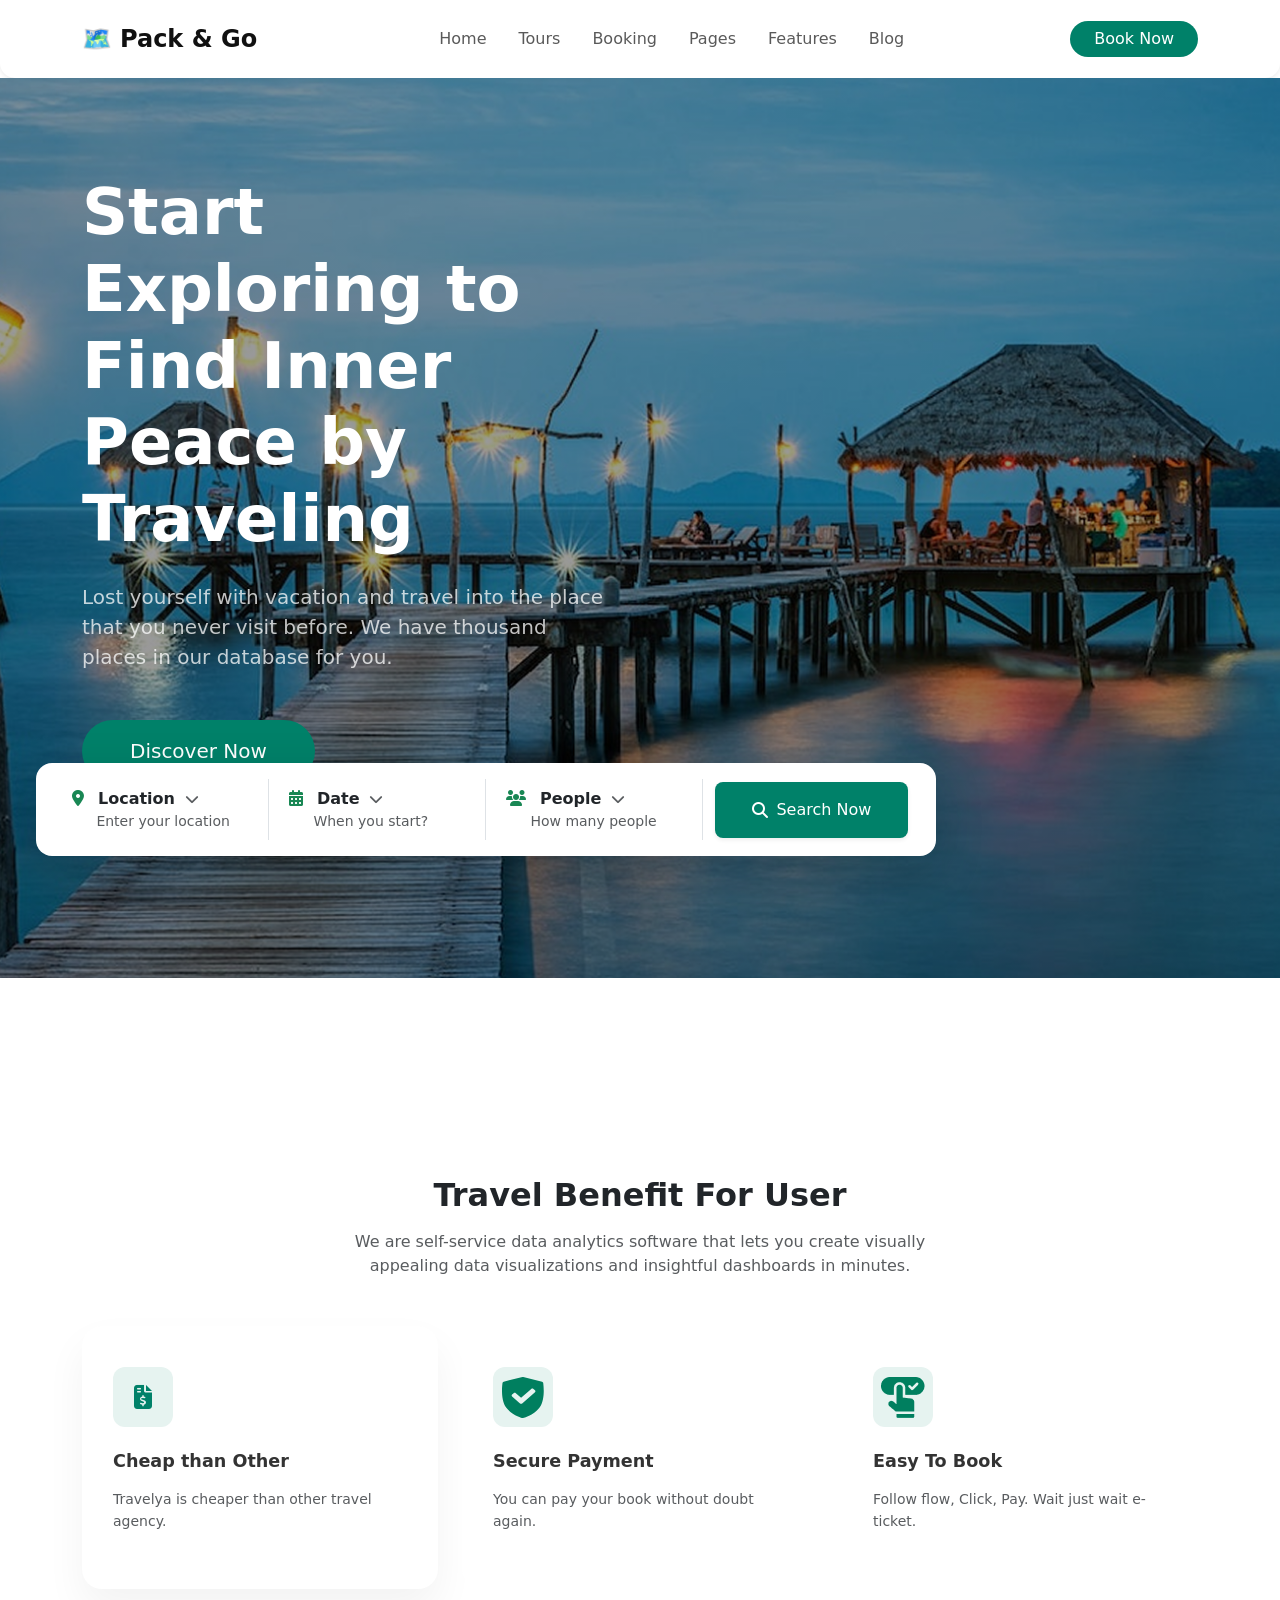
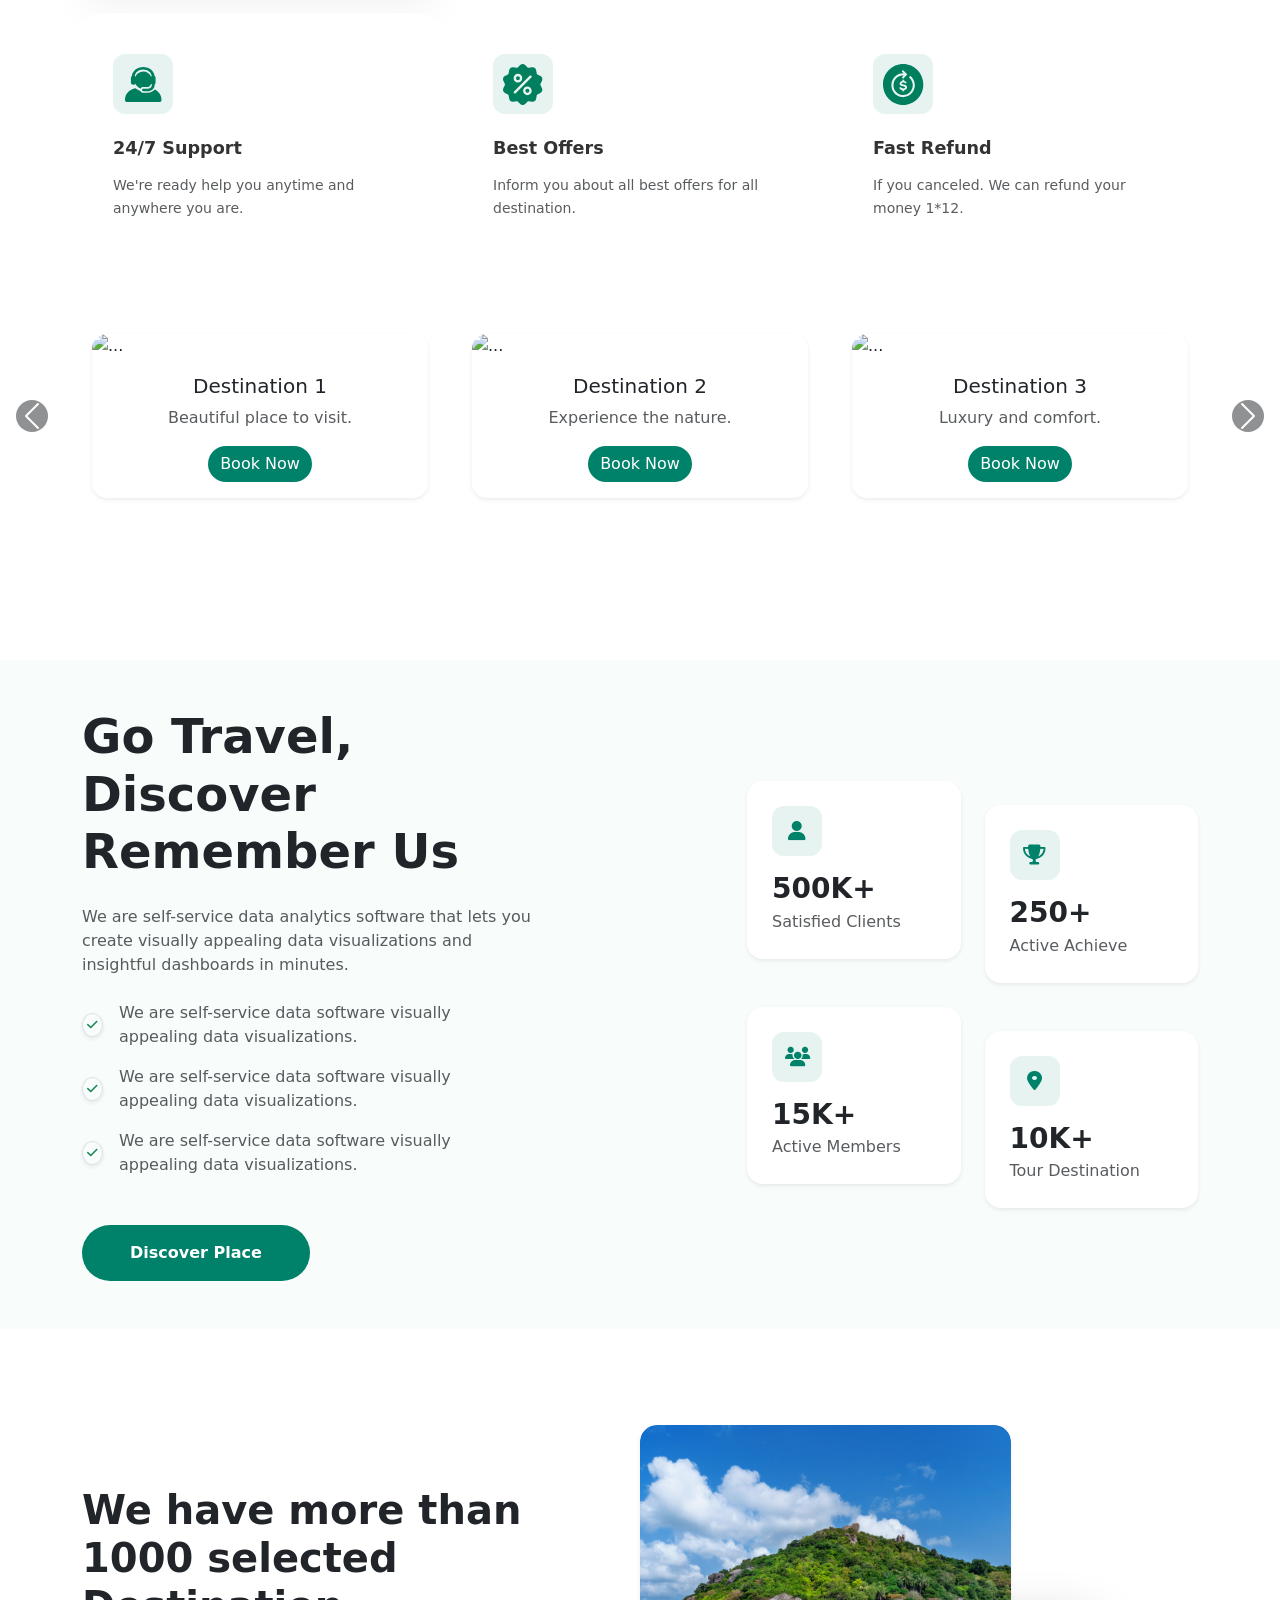
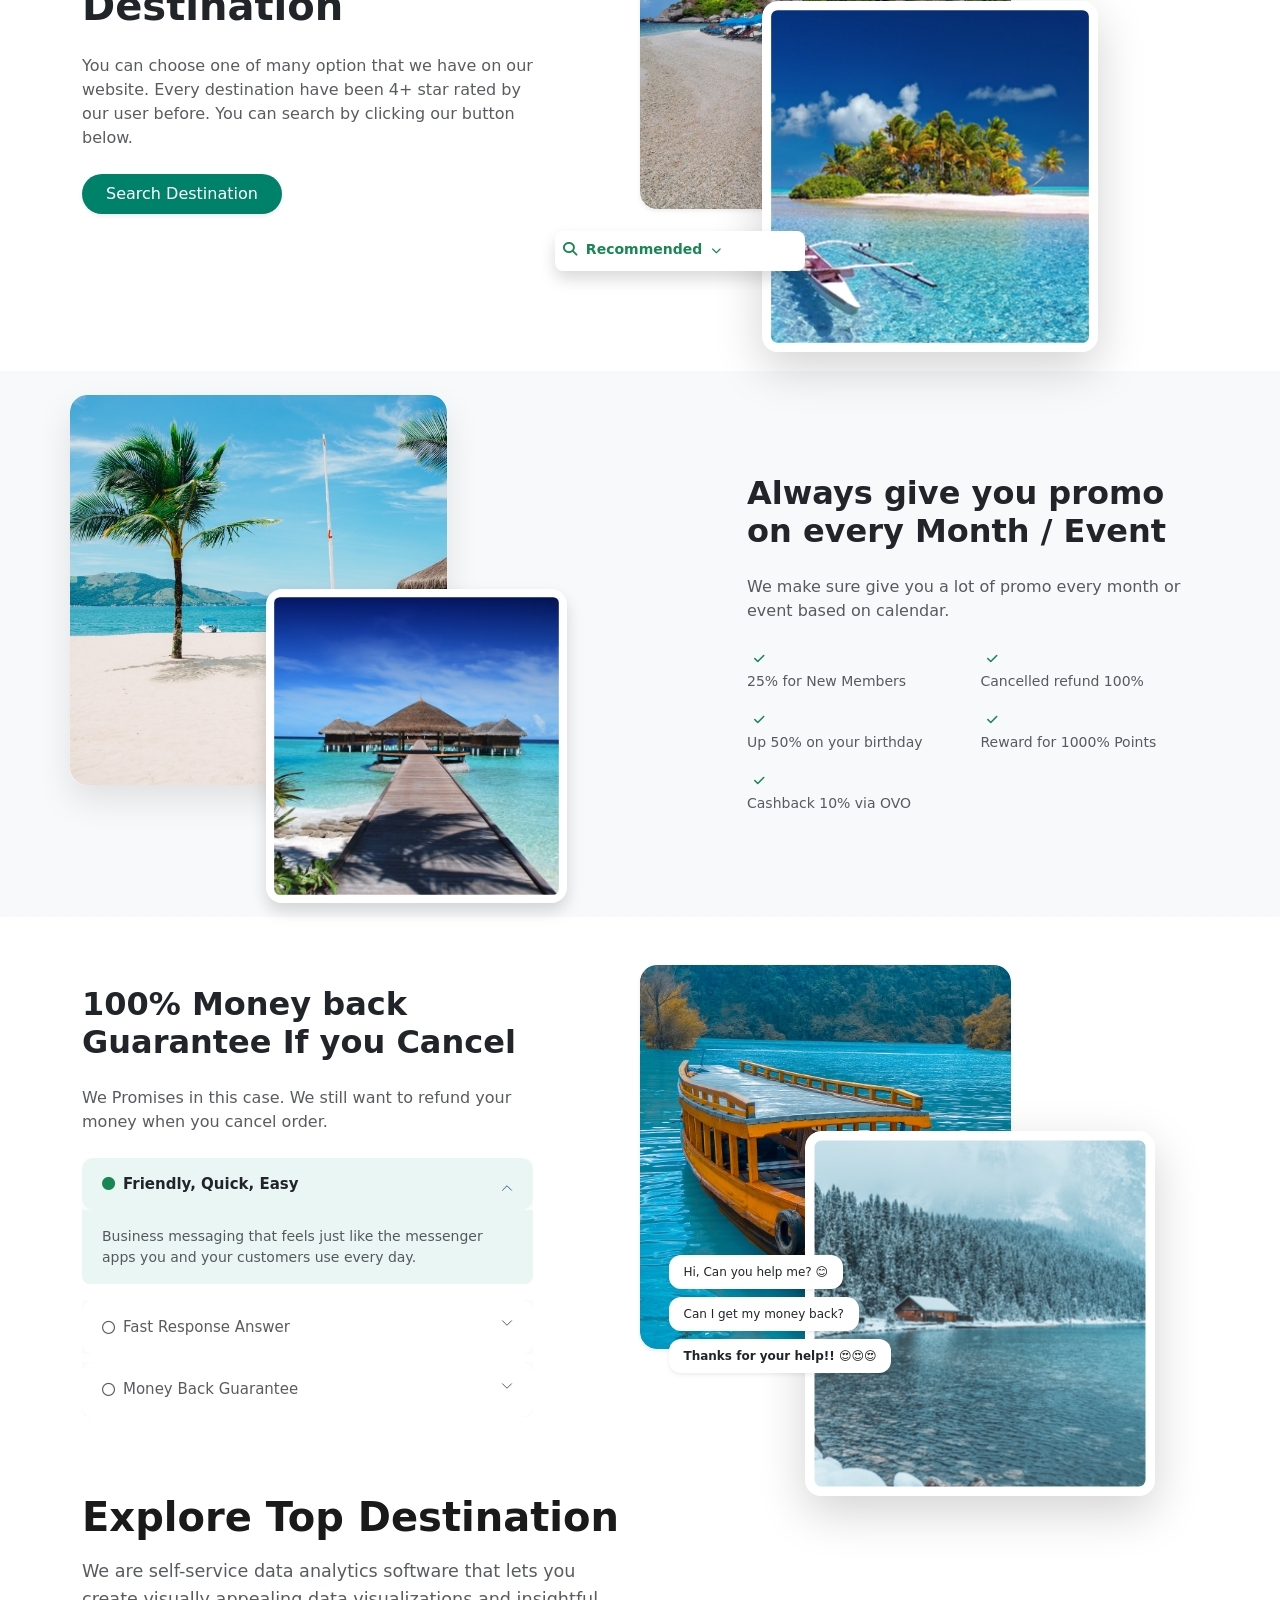
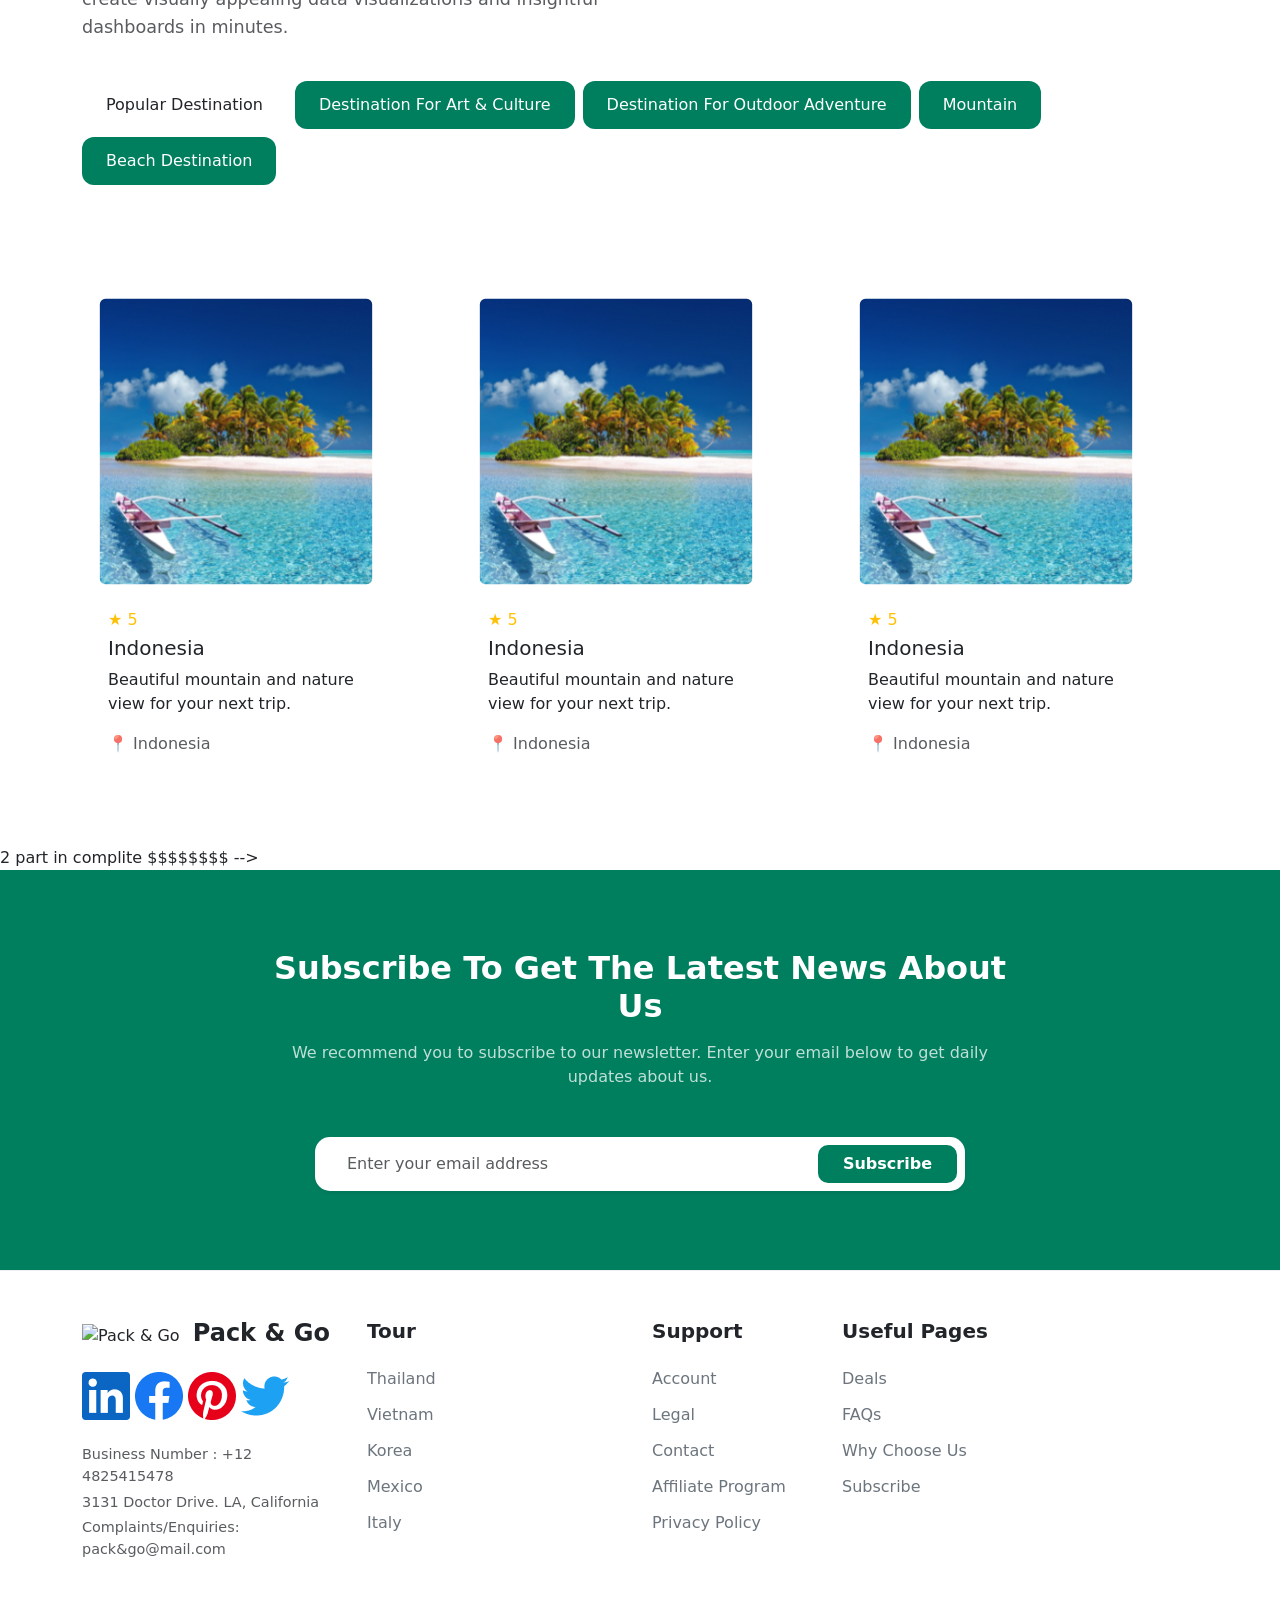
==== commit 72f0bcdc: "Refactor destination section and add newsletter subscription feature; include social media icons" ====
--- a/html/index.html
+++ b/html/index.html
@@ -519,129 +519,166 @@
 
     
 
-
-<section class="benefit-section py-5">
-    <div class="container text-center">
-        <h2 class="fw-bold mb-3">Travel Benefit For User</h2>
-        <p class="text-muted mx-auto mb-5" style="max-width: 600px;">
-            We are self-service data analytics software that lets you create visually appealing data visualizations and insightful dashboards in minutes.
-        </p>
-
-        <div class="row g-4">
-            <div class="col-md-4">
-                <div class="benefit-card shadow-sm p-4 rounded-4 text-start h-100">
-                    <div class="icon-bg mb-3"><i class="fa-solid fa-arrow-down-wide-short"></i></div>
-                    <h5 class="fw-bold">Cheap than Other</h5>
-                    <p class="text-muted small">Travelya is cheaper than other travel agency.</p>
-                </div>
-            </div>
-            <div class="col-md-4">
-                <div class="benefit-card p-4 rounded-4 text-start h-100">
-                    <div class="icon-bg mb-3"><i class="fa-solid fa-shield-halved"></i></div>
-                    <h5 class="fw-bold">Secure Payment</h5>
-                    <p class="text-muted small">You can pay your book without doubt again.</p>
-                </div>
-            </div>
-            <div class="col-md-4">
-                <div class="benefit-card p-4 rounded-4 text-start h-100">
-                    <div class="icon-bg mb-3"><i class="fa-solid fa-hand-pointer"></i></div>
-                    <h5 class="fw-bold">Easy To Book</h5>
-                    <p class="text-muted small">Follow flow, Click, Pay. Wait just wait e-ticket.</p>
-                </div>
-            </div>
-            <div class="col-md-4">
-                <div class="benefit-card p-4 rounded-4 text-start h-100">
-                    <div class="icon-bg mb-3"><i class="fa-solid fa-headset"></i></div>
-                    <h5 class="fw-bold">24/7 Support</h5>
-                    <p class="text-muted small">We're ready help you anytime and anywhere you are.</p>
-                </div>
-            </div>
-            <div class="col-md-4">
-                <div class="benefit-card p-4 rounded-4 text-start h-100">
-                    <div class="icon-bg mb-3"><i class="fa-solid fa-percent"></i></div>
-                    <h5 class="fw-bold">Best Offers</h5>
-                    <p class="text-muted small">Inform you about all best offers for all destination.</p>
-                </div>
-            </div>
-            <div class="col-md-4">
-                <div class="benefit-card p-4 rounded-4 text-start h-100">
-                    <div class="icon-bg mb-3"><i class="fa-solid fa-rotate-left"></i></div>
-                    <h5 class="fw-bold">Fast Refund</h5>
-                    <p class="text-muted small">If you canceled. We can refund your money 1*12.</p>
-                </div>
-            </div>
+<section class="destination-section py-5">
+    <div class="container">
+        <div class="row mb-4">
+            <div class="col-md-6">
+                <h2 class="fw-bold mb-3">Explore Top Destination</h2>
+                <p class="text-muted">
+                    We are self-service data analytics software that lets you create 
+                    visually appealing data visualizations and insightful dashboards in minutes.
+                </p>
+            </div>
+        </div>
+
+        <div class="d-flex flex-wrap gap-2">
+            <button class="btn btn-destination active">Popular Destination</button>
+            <button class="btn btn-destination">Destination For Art & Culture</button>
+            <button class="btn btn-destination">Destination For Outdoor Adventure</button>
+            <button class="btn btn-destination">Mountain</button>
+            <button class="btn btn-destination">Beach Destination</button>
         </div>
     </div>
 </section>
 
 
 
+
+<div class="container py-5">
+  <div class="row g-4">
+
+    <!-- Card 1 -->
+    <div class="col-md-4">
+        <div class="card" style="width: 18rem;">
+      <img src="../image/02.svg" class="card-img-top" alt="...">
+      <div class="card-body">
+       <p class="text-warning mb-1">★ 5</p>
+              <h5 class="card-title">Indonesia</h5>
+              <p class="card-text">
+                Beautiful mountain and nature view for your next trip.
+              </p>
+              <p class="text-muted">📍 Indonesia</p>
+      </div>
+    </div>
+     
+    </div>
+    <div class="col-md-4">
+        <div class="card" style="width: 18rem;">
+      <img src="../image/02.svg" class="card-img-top" alt="...">
+      <div class="card-body">
+       <p class="text-warning mb-1">★ 5</p>
+              <h5 class="card-title">Indonesia</h5>
+              <p class="card-text">
+                Beautiful mountain and nature view for your next trip.
+              </p>
+              <p class="text-muted">📍 Indonesia</p>
+      </div>
+    </div>
+     
+    </div>
+    <div class="col-md-4">
+        <div class="card" style="width: 18rem;">
+      <img src="../image/02.svg" class="card-img-top" alt="...">
+      <div class="card-body">
+       <p class="text-warning mb-1">★ 5</p>
+              <h5 class="card-title">Indonesia</h5>
+              <p class="card-text">
+                Beautiful mountain and nature view for your next trip.
+              </p>
+              <p class="text-muted">📍 Indonesia</p>
+      </div>
+    </div>
+     
+    </div>
+
+
+
+  </div>
+</div>
+2 part in complite
+$$$$$$$$ -->
+
+<section class="newsletter-section py-5 text-center text-white">
+    <div class="container">
+        <div class="row justify-content-center">
+            <div class="col-lg-8">
+                <h2 class="fw-bold mb-3">Subscribe To Get The Latest News About Us</h2>
+                
+                <p class="mb-5 opacity-75">
+                    We recommend you to subscribe to our newsletter. Enter your 
+                    email below to get daily updates about us.
+                </p>
+
+                <div class="newsletter-form-container mx-auto">
+                    <div class="input-group p-2 bg-white shadow-sm">
+                        <input type="email" class="form-control border-0 ps-4" 
+                               placeholder="Enter your email address" aria-label="Email">
+                        <button class="btn btn-subscribe px-4" type="button">
+                            Subscribe
+                        </button>
+                    </div>
+                </div>
+            </div>
+        </div>
+    </div>
 </section>
 
 
-
-
-
-
-
-<nav class="navbar navbar-expand-lg navbar-light bg-light">
-  <div class="container-fluid">
-    <a class="navbar-brand" href="#">Navbar</a>
-
-    <!-- Offcanvas Toggle Button -->
-    <button
-      class="navbar-toggler"
-      type="button"
-      data-bs-toggle="offcanvas"
-      data-bs-target="#offcanvasRight"
-      aria-controls="offcanvasRight"
-    >
-      <span class="navbar-toggler-icon"></span>
-    </button>
-  </div>
-</nav>
-
-<!-- Offcanvas -->
-<div
-  class="offcanvas offcanvas-end"
-  tabindex="-1"
-  id="offcanvasRight"
->
-  <div class="offcanvas-header">
-    <h5 class="offcanvas-title"> <ul class="navbar-nav">
-      <li class="nav-item">
-        <a class="nav-link active" href="#">Home</a>
-      </li>
-      <li class="nav-item">
-        <a class="nav-link" href="#">Features</a>
-      </li>
-      <li class="nav-item">
-        <a class="nav-link" href="#">Pricing</a>
-      </li>
-    </ul></h5>
-
-    <!-- Correct Close Button -->
-    <button
-      type="button"
-      class="btn-close"
-      data-bs-dismiss="offcanvas"
-    ></button>
-  </div>
-
-  <!-- <div class="offcanvas-body">
-    <ul class="navbar-nav">
-      <li class="nav-item">
-        <a class="nav-link active" href="#">Home</a>
-      </li>
-      <li class="nav-item">
-        <a class="nav-link" href="#">Features</a>
-      </li>
-      <li class="nav-item">
-        <a class="nav-link" href="#">Pricing</a>
-      </li>
-    </ul>
-  </div> -->
-</div>
+<footer class="footer-section py-5">
+    <div class="container">
+        <div class="row">
+            <div class="col-lg-3 col-md-6 mb-4">
+                <div class="footer-logo mb-4">
+                    <img src="logo.png" alt="Pack & Go" class="img-fluid" style="max-height: 40px;">
+                    <span class="h4 fw-bold ms-2">Pack & Go</span>
+                </div>
+                <div class="social-icons mb-4">
+                  <img src="../image/LinkedIn - Original.png" alt="">
+                  <img src="../image/Facebook - Original.png" alt="">
+                  <img src="../image/Pinterest - Original.png" alt="">
+                  <img src="../image/Twitter - Original.png" alt="">
+                </div>
+                <div class="contact-info text-muted">
+                    <p class="mb-1">Business Number : +12 4825415478</p>
+                    <p class="mb-1">3131 Doctor Drive. LA, California</p>
+                    <p class="mb-0">Complaints/Enquiries: pack&go@mail.com</p>
+                </div>
+            </div>
+
+            <div class="col-lg-3 col-md-6 mb-4">
+                <h5 class="fw-bold mb-4">Tour</h5>
+                <ul class="list-unstyled footer-links">
+                    <li><a href="#">Thailand</a></li>
+                    <li><a href="#">Vietnam</a></li>
+                    <li><a href="#">Korea</a></li>
+                    <li><a href="#">Mexico</a></li>
+                    <li><a href="#">Italy</a></li>
+                </ul>
+            </div>
+
+            <div class="col-lg-2 col-md-6 mb-4">
+                <h5 class="fw-bold mb-4">Support</h5>
+                <ul class="list-unstyled footer-links">
+                    <li><a href="#">Account</a></li>
+                    <li><a href="#">Legal</a></li>
+                    <li><a href="#">Contact</a></li>
+                    <li><a href="#">Affiliate Program</a></li>
+                    <li><a href="#">Privacy Policy</a></li>
+                </ul>
+            </div>
+
+            <div class="col-lg-3 col-md-6 mb-4">
+                <h5 class="fw-bold mb-4">Useful Pages</h5>
+                <ul class="list-unstyled footer-links">
+                    <li><a href="#">Deals</a></li>
+                    <li><a href="#">FAQs</a></li>
+                    <li><a href="#">Why Choose Us</a></li>
+                    <li><a href="#">Subscribe</a></li>
+                </ul>
+            </div>
+        </div>
+    </div>
+</footer>
 
 
 
--- a/css/color.css
+++ b/css/color.css
@@ -560,7 +560,6 @@
         border: 1px solid transparent;
     }
 
-    /* প্রথম কার্ডটির জন্য স্পেশাল শ্যাডো (ছবির মতো) */
     .benefit-card.shadow-sm {
         box-shadow: 0 10px 30px rgba(0, 0, 0, 0.05) !important;
     }
@@ -571,12 +570,12 @@
         border-color: #e6f3f0;
     }
 
-    /* আইকন বক্সের স্টাইল */
+
     .icon-bg {
         width: 50px;
         height: 50px;
-        background-color: #e6f3f0; /* হালকা সবুজ ব্যাকগ্রাউন্ড */
-        color: #008169; /* মেইন সবুজ রঙ */
+        background-color: #e6f3f0; 
+        color: #008169; 
         display: flex;
         align-items: center;
         justify-content: center;
@@ -589,3 +588,181 @@
         margin-top: 15px;
         color: #333;
     }
+
+
+
+
+
+
+
+
+.destination-section h2 {
+    font-size: 2.5rem;
+    color: #1a1a1a;
+}
+
+.destination-section p {
+    font-size: 1.1rem;
+    line-height: 1.6;
+}
+
+/* Custom Button Styling */
+.btn-destination {
+    background-color: #007f5f; /* Light gray background */
+    color: #fff;
+    border: none;
+    padding: 12px 24px;
+    border-radius: 12px; /* Smooth rounded corners */
+    font-weight: 500;
+    transition: all 0.3s ease;
+}
+
+.btn-destination:hover {
+    background-color: #e9e9e9;
+    color: #000;
+}
+
+/* The Teal Active State */
+/* .btn-destination.active {
+    background-color: #007f5f; /* Teal color from your image */
+    /* color: #ffffff; */
+
+
+
+
+.newsletter-section {
+    background-color: #007f5f; /* The dark green from your design */
+    /* Add a background-image here if you have that wave pattern! */
+    min-height: 400px;
+    display: flex;
+    align-items: center;
+}
+
+.newsletter-form-container {
+    max-width: 650px;
+}
+
+/* The white wrapper bar */
+.newsletter-form-container .input-group {
+    border-radius: 15px; /* Rounded pill shape */
+    overflow: hidden;
+}
+
+/* The actual text input */
+.newsletter-form-container .form-control {
+    box-shadow: none;
+    font-size: 1rem;
+    color: #666;
+}
+
+.newsletter-form-container .form-control:focus {
+    background-color: transparent;
+}
+
+/* The Subscribe Button */
+.btn-subscribe {
+    background-color: #007f5f;
+    color: white;
+    border-radius: 10px !important; /* Slightly less rounded than the bar */
+    font-weight: 600;
+    transition: background-color 0.3s ease;
+}
+
+.btn-subscribe:hover {
+    background-color: #005f47;
+    color: white;
+}
+
+/* Responsive adjustment for mobile */
+@media (max-width: 576px) {
+    .newsletter-form-container .input-group {
+        flex-direction: column;
+        background-color: transparent;
+        padding: 0 !important;
+    }
+    
+    .newsletter-form-container .form-control {
+        border-radius: 10px !important;
+        margin-bottom: 10px;
+        padding: 15px;
+    }
+    
+    .btn-subscribe {
+        border-radius: 10px !important;
+        padding: 12px;
+    }
+}
+
+
+
+
+
+
+.footer-section {
+    background-color: #ffffff;
+    border-top: 1px solid #eee;
+}
+
+/* Social Icons Styling */
+.social-icons a {
+    display: inline-flex;
+    align-items: center;
+    justify-content: center;
+    width: 40px;
+    height: 40px;
+    border-radius: 100%;
+    margin-right: 15px;
+    color: white;
+    text-decoration: none;
+    font-size: 10px;
+    transition: transform 0.3s ease;
+}
+
+.social-icons a:hover {
+    transform: translateY(-3px);
+}
+
+.facebook { background-color: #1877F2; }
+.twitter { background-color: #1DA1F2; }
+.linkedin { background-color: #0A66C2; }
+.pinterest { background-color: #E60023; }
+
+/* Link Styling */
+.footer-links li {
+    margin-bottom: 12px;
+}
+
+.footer-links a {
+    color: #6c757d; /* Bootstrap text-muted gray */
+    text-decoration: none;
+    transition: color 0.2s ease;
+}
+
+.footer-links a:hover {
+    color: #007f5f; /* Teal color from previous sections */
+}
+
+.contact-info p {
+    font-size: 0.9rem;
+}
+
+
+
+
+
+
+   
+
+    .travel-card{
+
+        display: flex;
+      border: none;
+      border-radius: 15px;
+      box-shadow: 0 4px 12px rgba(0,0,0,0.08);
+      overflow: hidden;
+    }
+
+    .travel-card img{
+      height: 180px;
+      object-fit: cover;
+    }
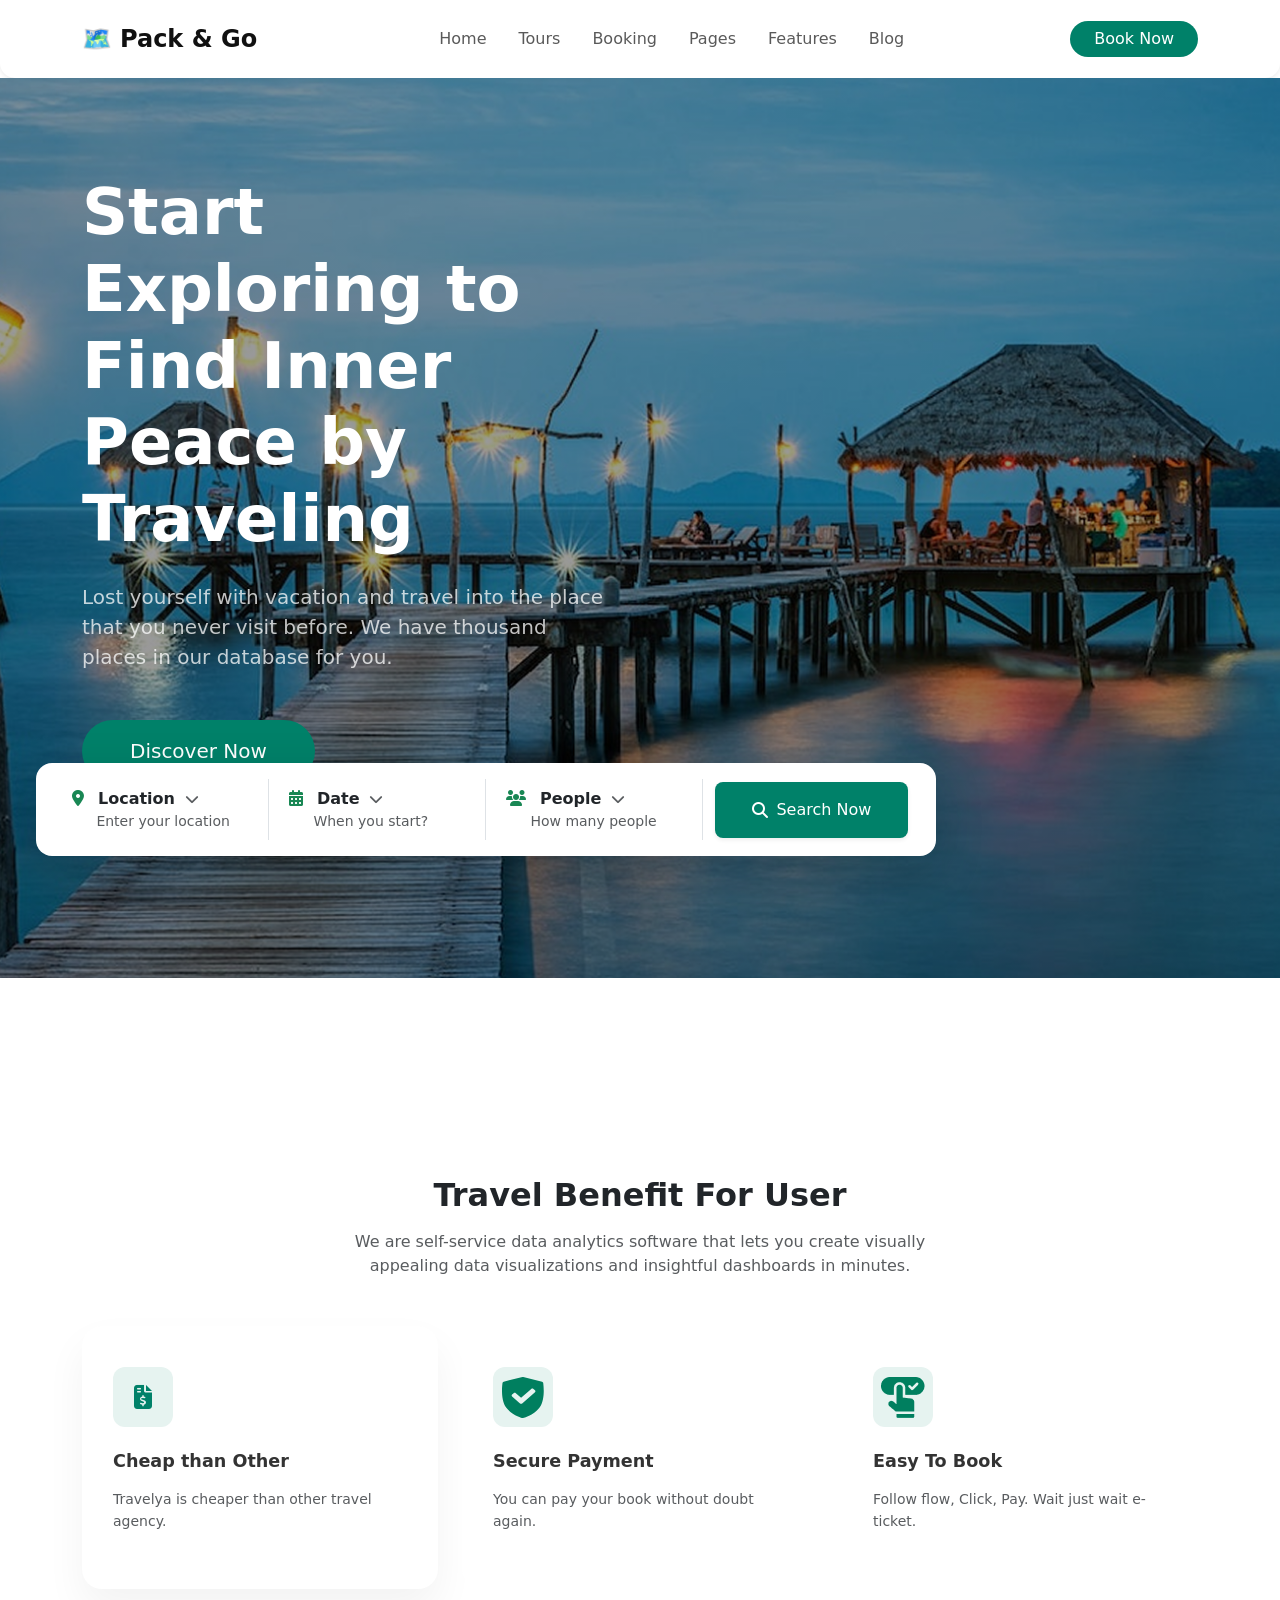
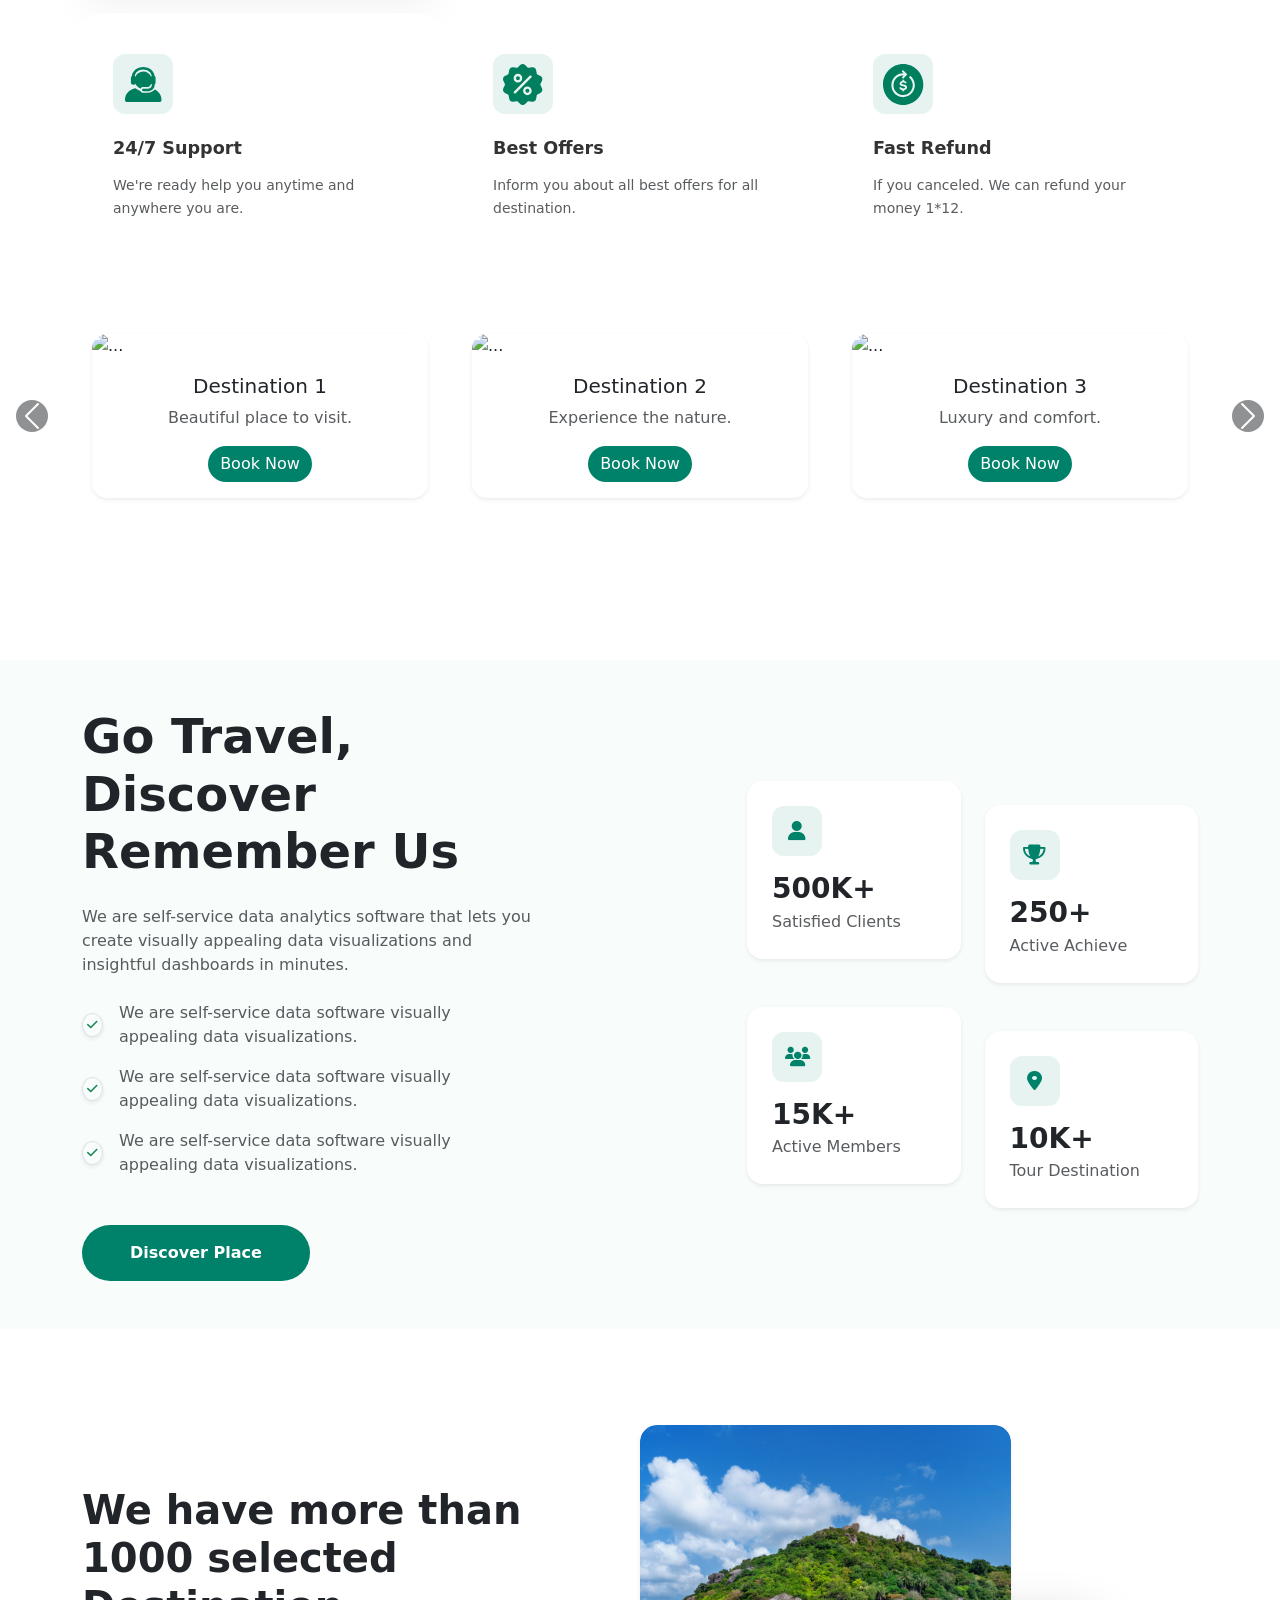
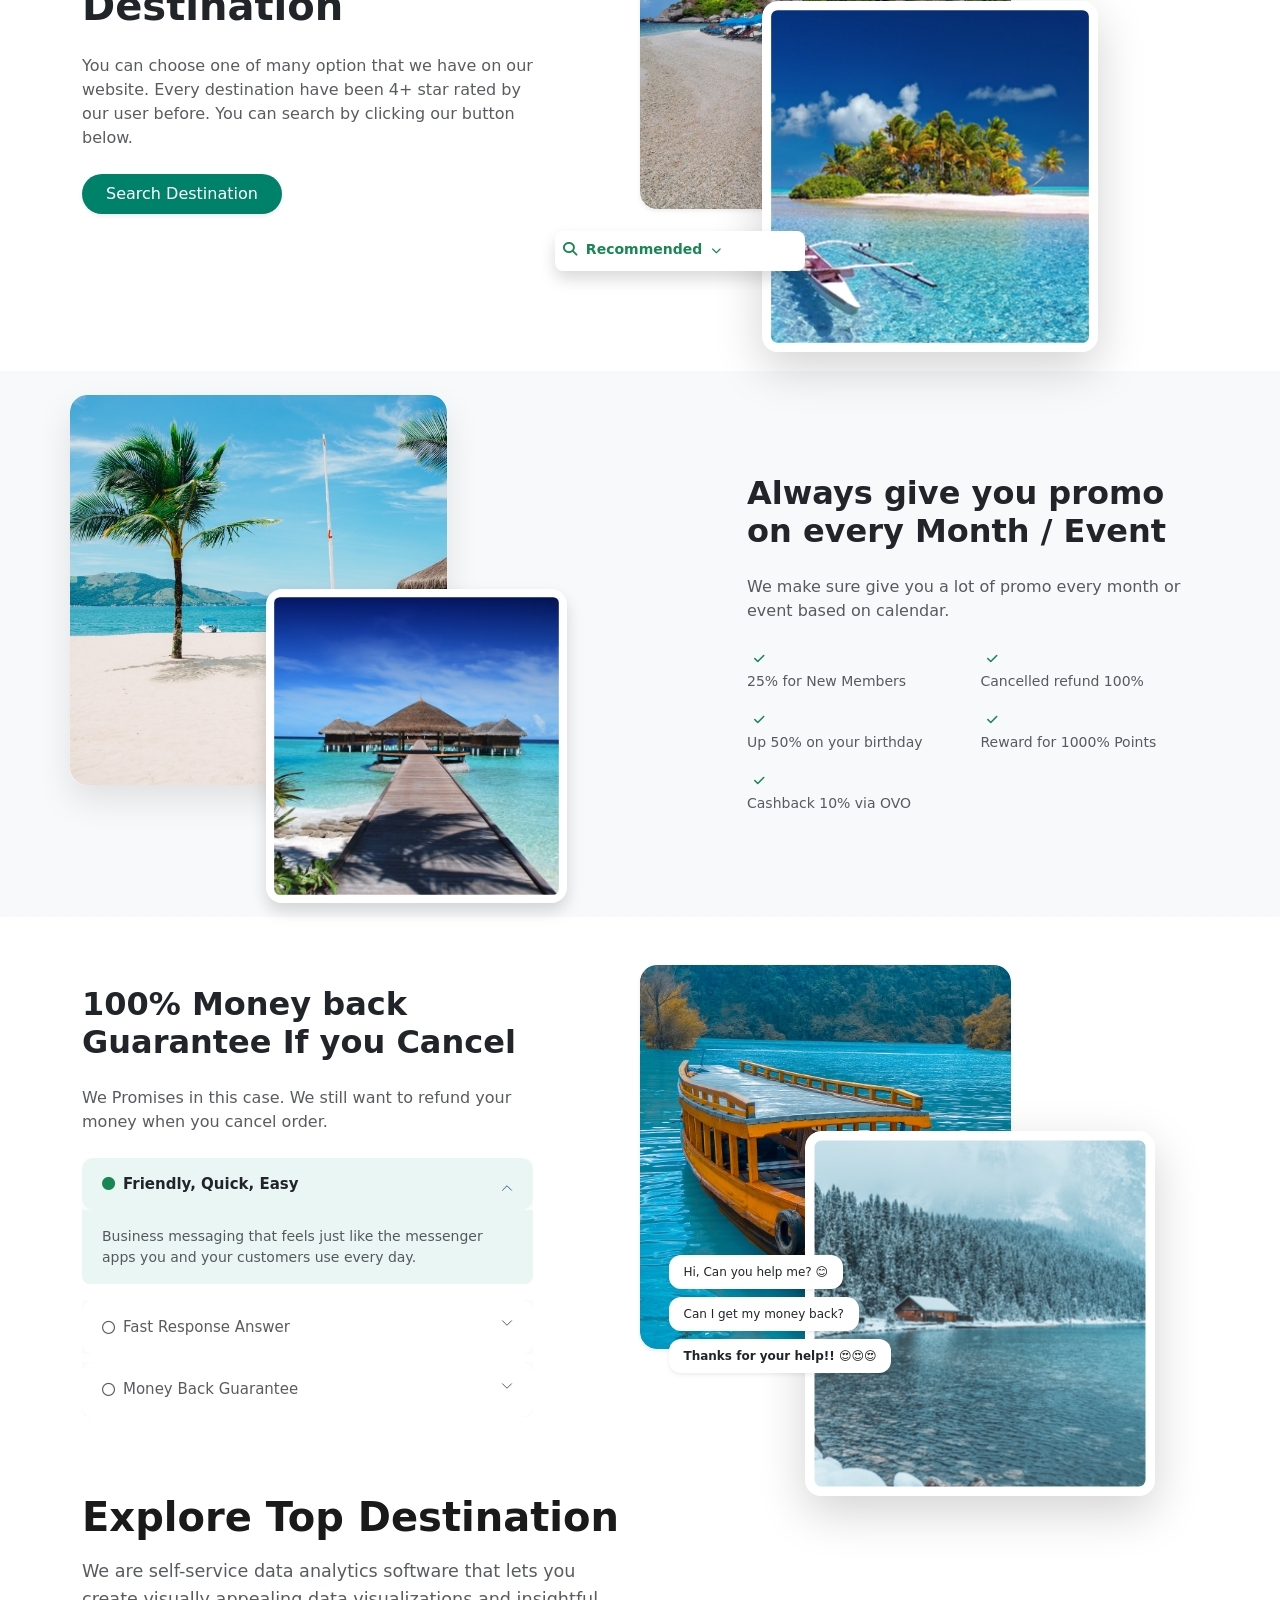
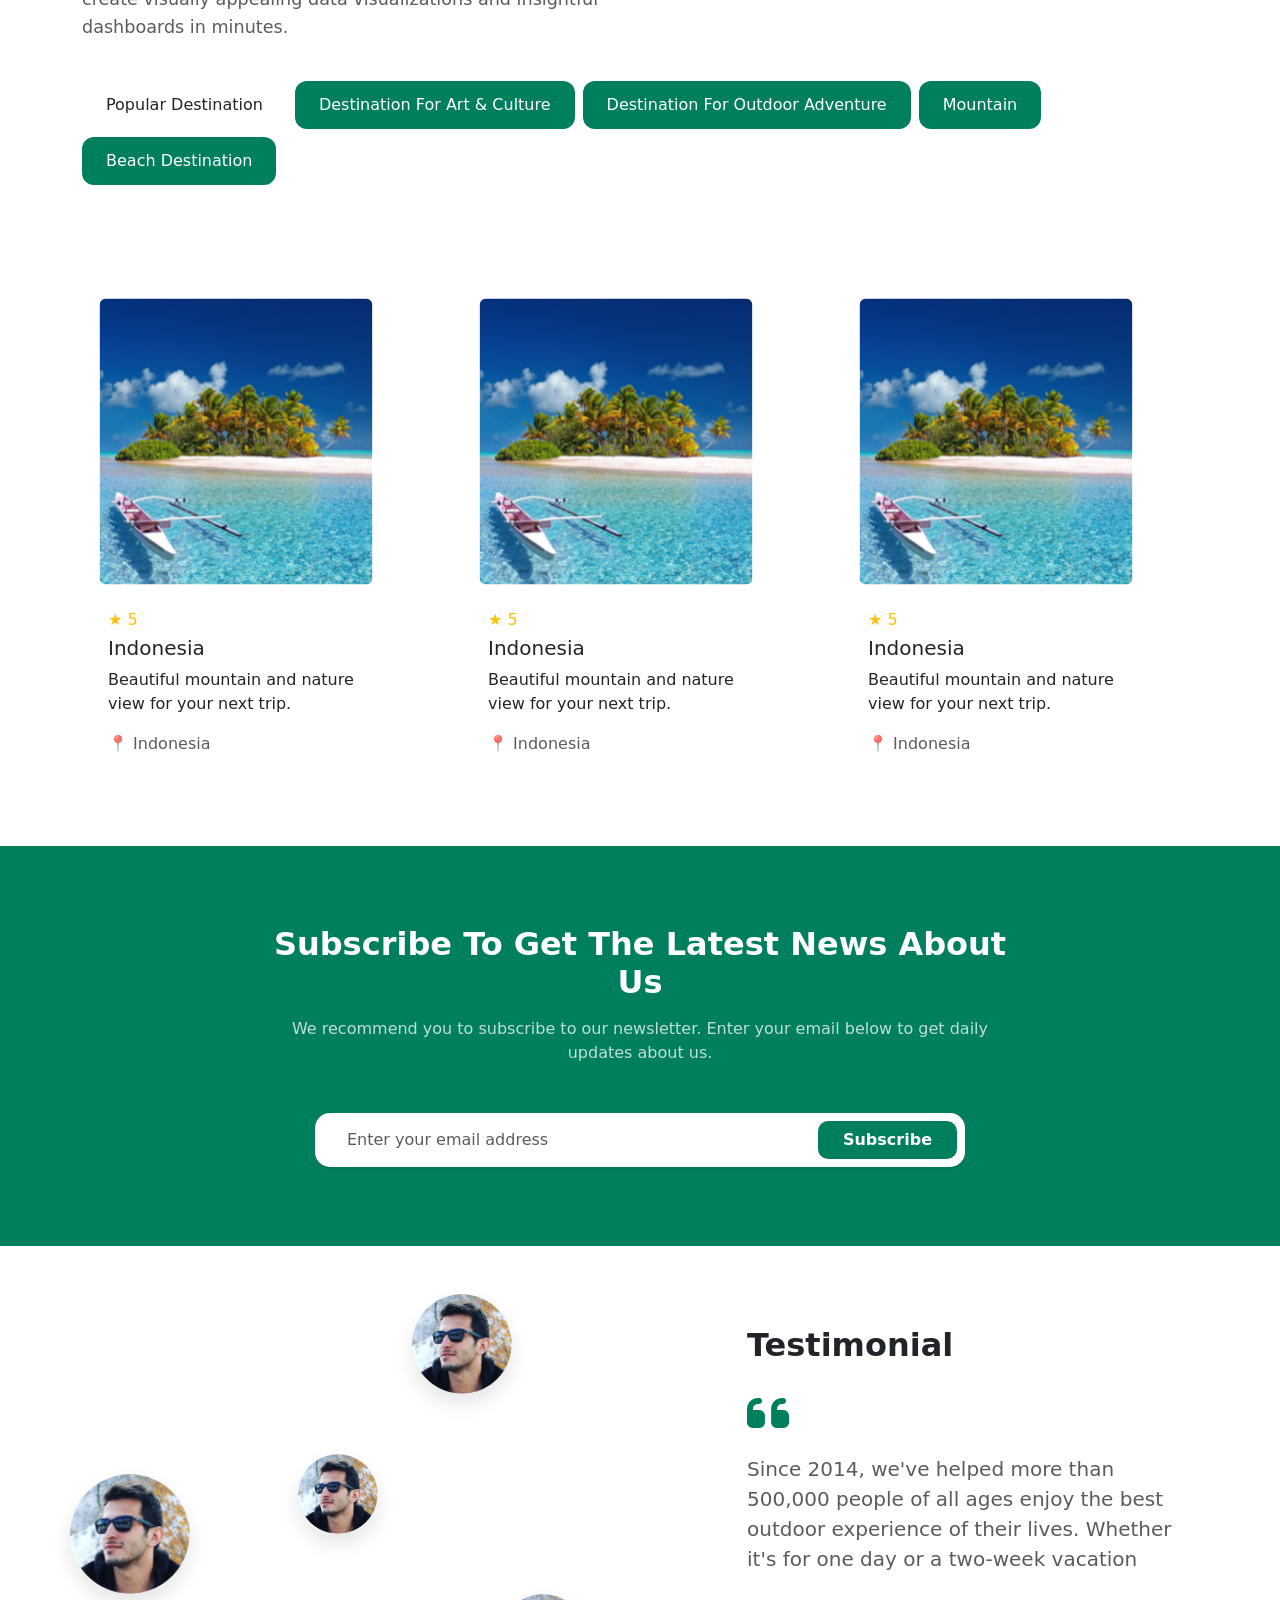
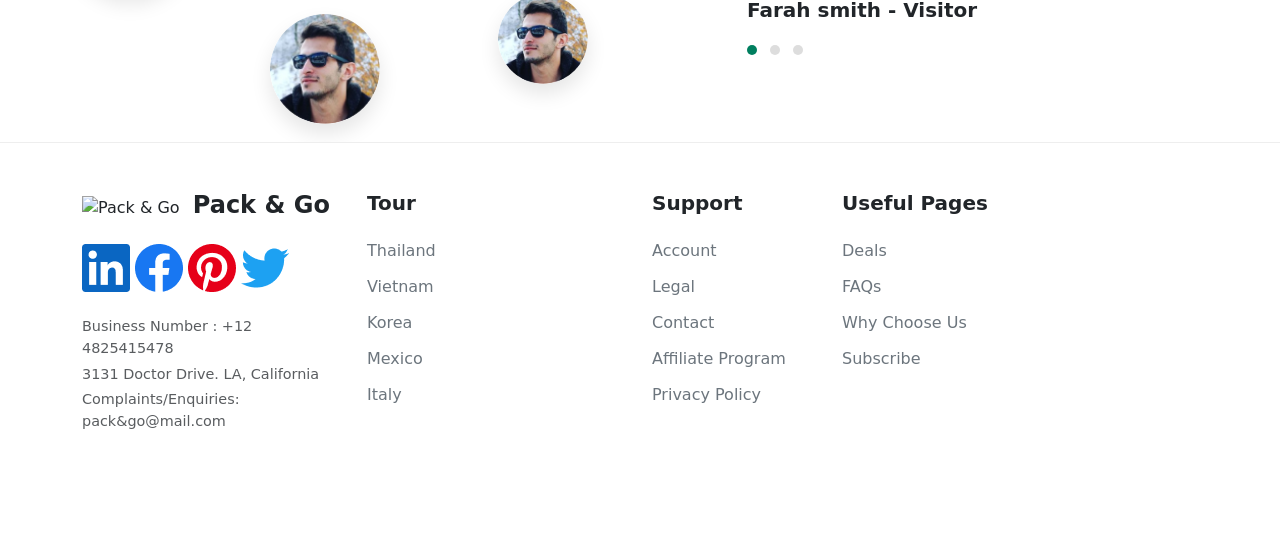
==== commit 42c12d8d: "Add testimonial section with avatar images and styling" ====
--- a/html/index.html
+++ b/html/index.html
@@ -595,8 +595,7 @@
 
   </div>
 </div>
-2 part in complite
-$$$$$$$$ -->
+
 
 <section class="newsletter-section py-5 text-center text-white">
     <div class="container">
@@ -623,6 +622,41 @@
     </div>
 </section>
 
+<section class="testimonial-section py-5">
+    <div class="container">
+        <div class="row align-items-center">
+            <div class="col-lg-6 position-relative testimonial-images">
+                <img src="../image/6aat7.png" class="avatar avatar-1" alt="Visitor">
+                <img src="../image/6aat7.png" class="avatar avatar-2" alt="Visitor">
+                <img src="../image/6aat7.png" class="avatar avatar-3" alt="Visitor">
+                <img src="../image/6aat7.png" class="avatar avatar-4" alt="Visitor">
+                <img src="../image/6aat7.png" class="avatar avatar-5" alt="Visitor">
+            </div>
+
+            <div class="col-lg-5 offset-lg-1">
+                <h2 class="fw-bold mb-4">Testimonial</h2>
+                
+                <div class="quote-icon mb-3">
+                    <i class="fa-solid fa-quote-left fa-3x"></i>
+                </div>
+
+                <p class="text-muted fs-5 mb-4">
+                    Since 2014, we've helped more than 500,000 people of all ages 
+                    enjoy the best outdoor experience of their lives. Whether it's for one 
+                    day or a two-week vacation
+                </p>
+
+                <h5 class="fw-bold mb-1">Farah smith - Visitor</h5>
+                
+                <div class="dots mt-3">
+                    <span class="dot active"></span>
+                    <span class="dot"></span>
+                    <span class="dot"></span>
+                </div>
+            </div>
+        </div>
+    </div>
+</section>
 
 <footer class="footer-section py-5">
     <div class="container">
--- a/css/color.css
+++ b/css/color.css
@@ -766,3 +766,48 @@
       height: 180px;
       object-fit: cover;
     }
+
+
+    .testimonial-section {
+    padding: 100px 0;
+    overflow: hidden;
+}
+
+/* Image Container */
+.testimonial-images {
+    min-height: 400px;
+}
+
+/* Base Avatar Styling */
+.avatar {
+    position: absolute;
+    border-radius: 50%;
+    object-fit: cover;
+    box-shadow: 0 10px 20px rgba(0,0,0,0.1);
+}
+
+/* Positioning each avatar individually based on your image */
+.avatar-1 { width: 100px; height: 100px; top: 0%; left: 60%; } /* Top center */
+.avatar-2 { width: 80px; height: 80px; top: 40%; left: 40%; }  /* Center small */
+.avatar-3 { width: 120px; height: 120px; top: 45%; left: 0%; } /* Middle left */
+.avatar-4 { width: 110px; height: 110px; top: 80%; left: 35%; } /* Bottom left-ish */
+.avatar-5 { width: 90px; height: 90px; top: 75%; left: 75%; }  /* Bottom right-ish */
+
+/* Text Content Styling */
+.quote-icon i {
+    color: #007f5f; /* Your brand teal */
+}
+
+.dots .dot {
+    height: 10px;
+    width: 10px;
+    background-color: #ddd;
+    border-radius: 50%;
+    display: inline-block;
+    margin-right: 8px;
+}
+
+.dots .dot.active {
+    background-color: #007f5f;
+}
+
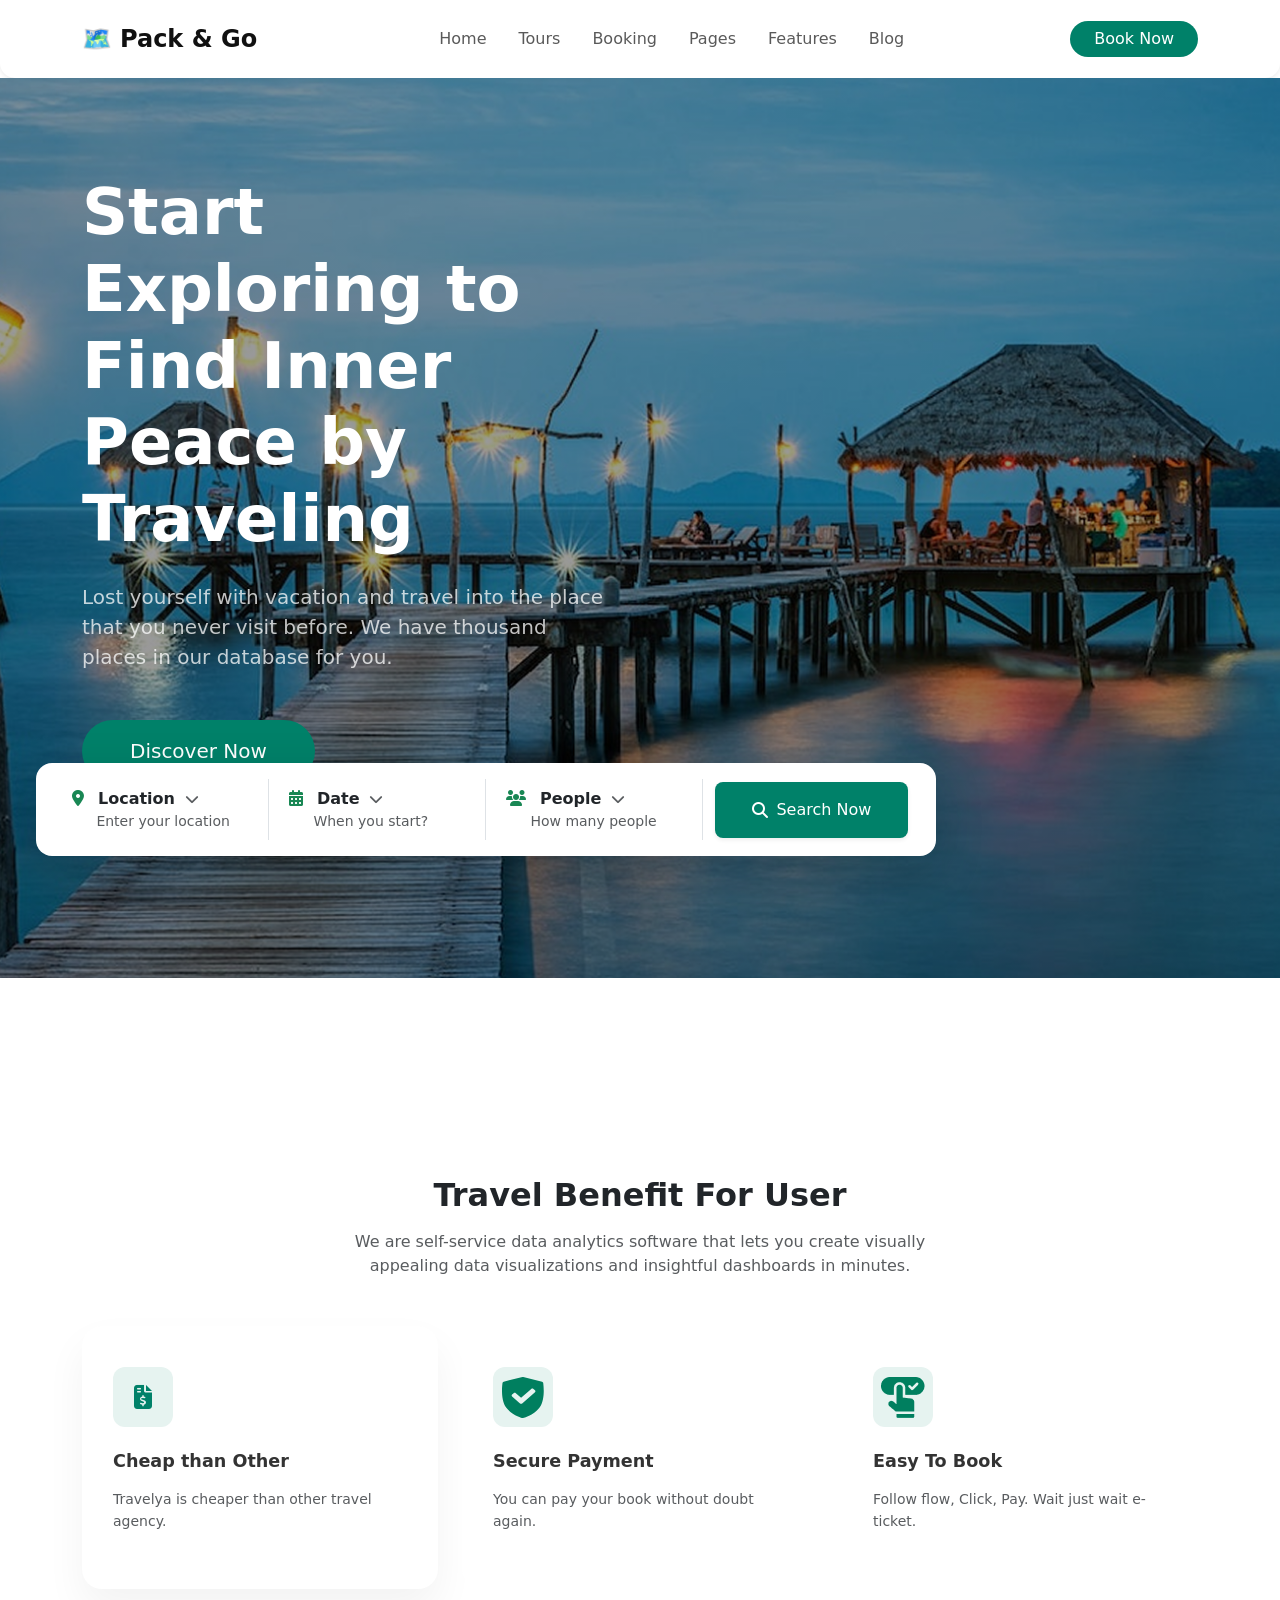
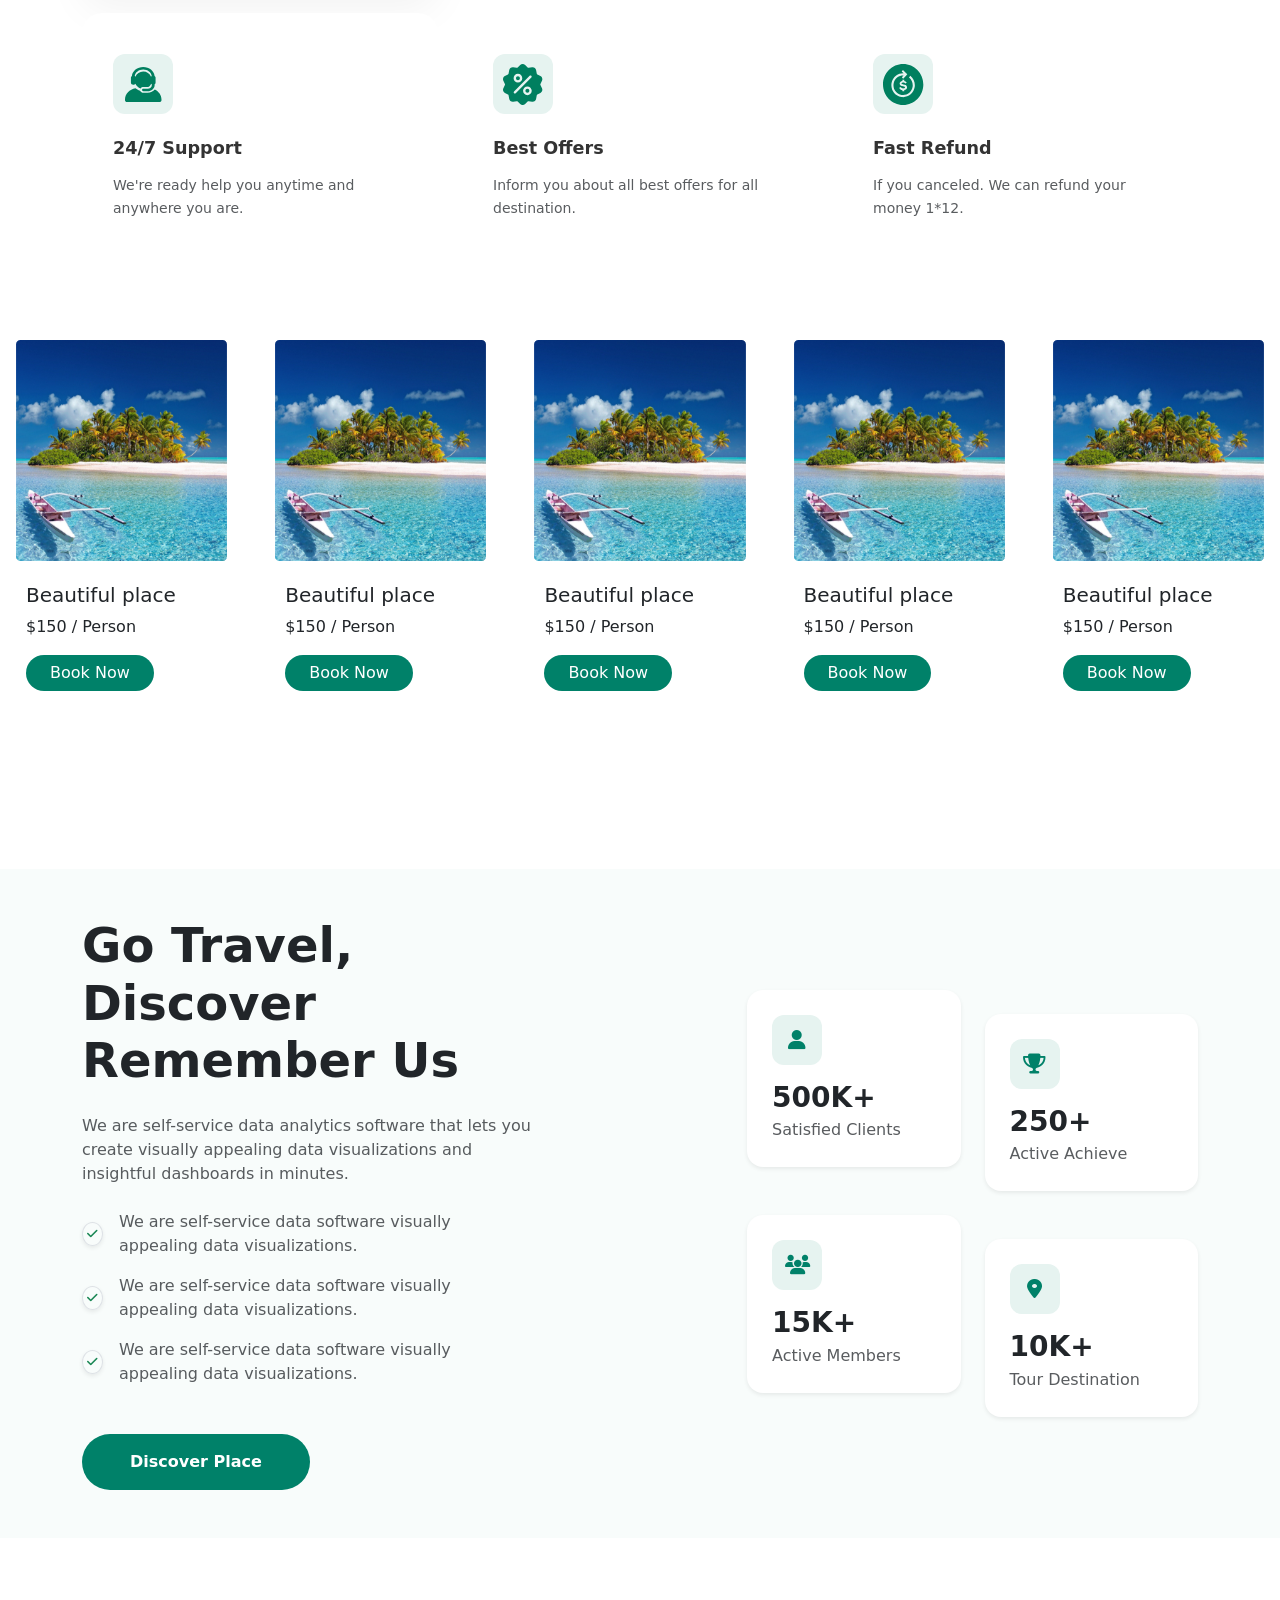
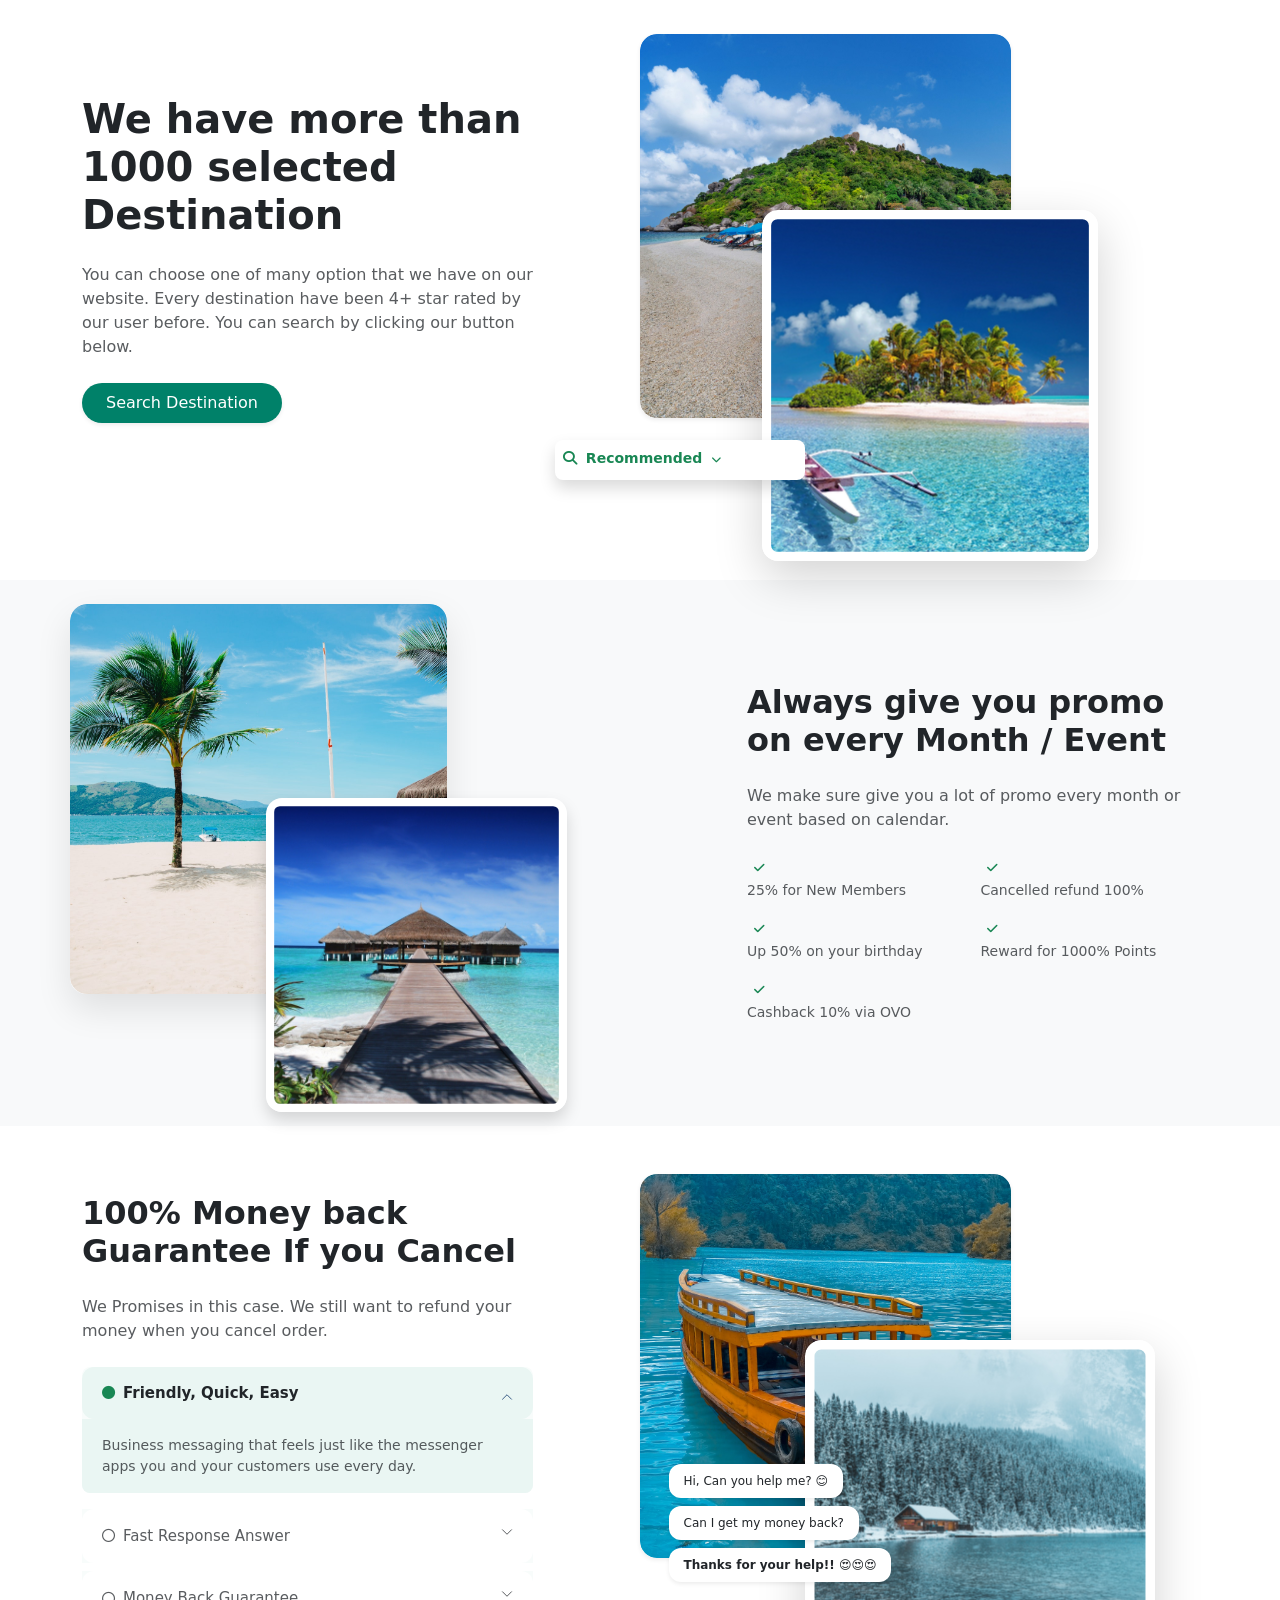
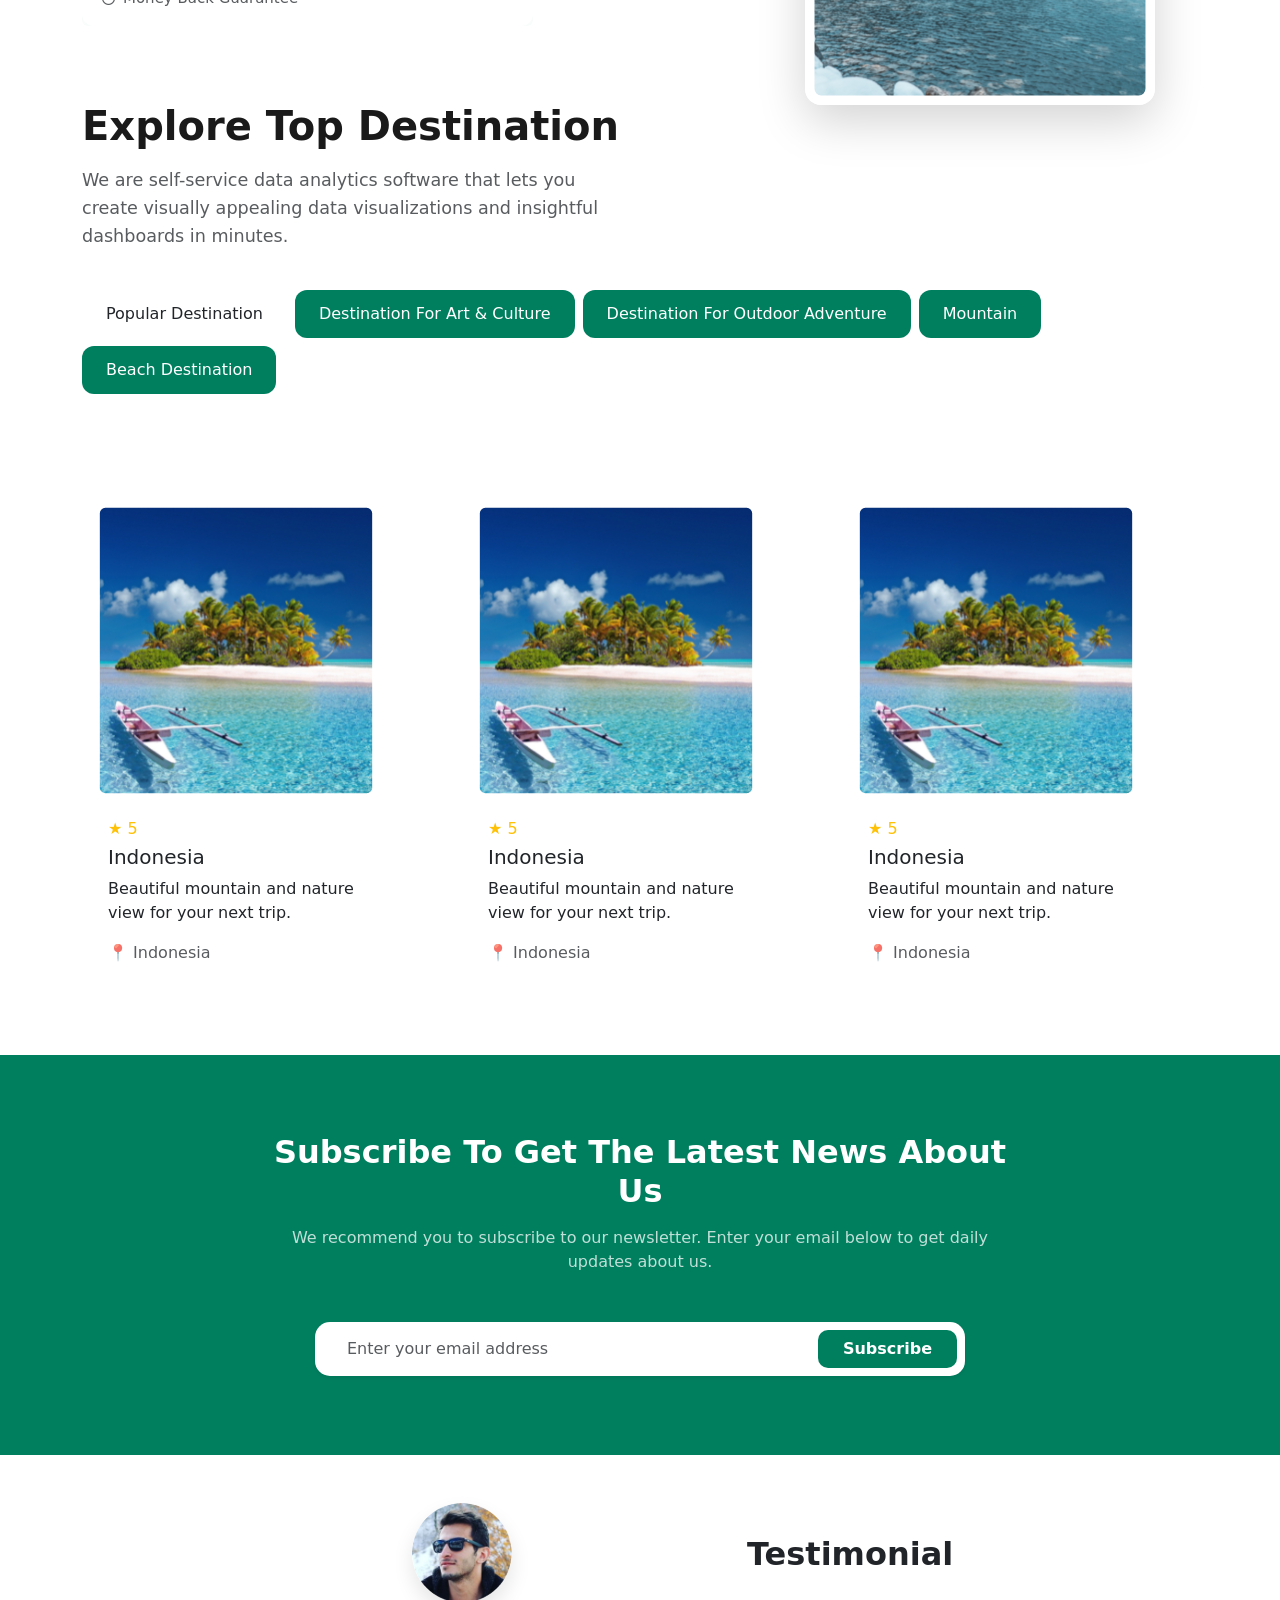
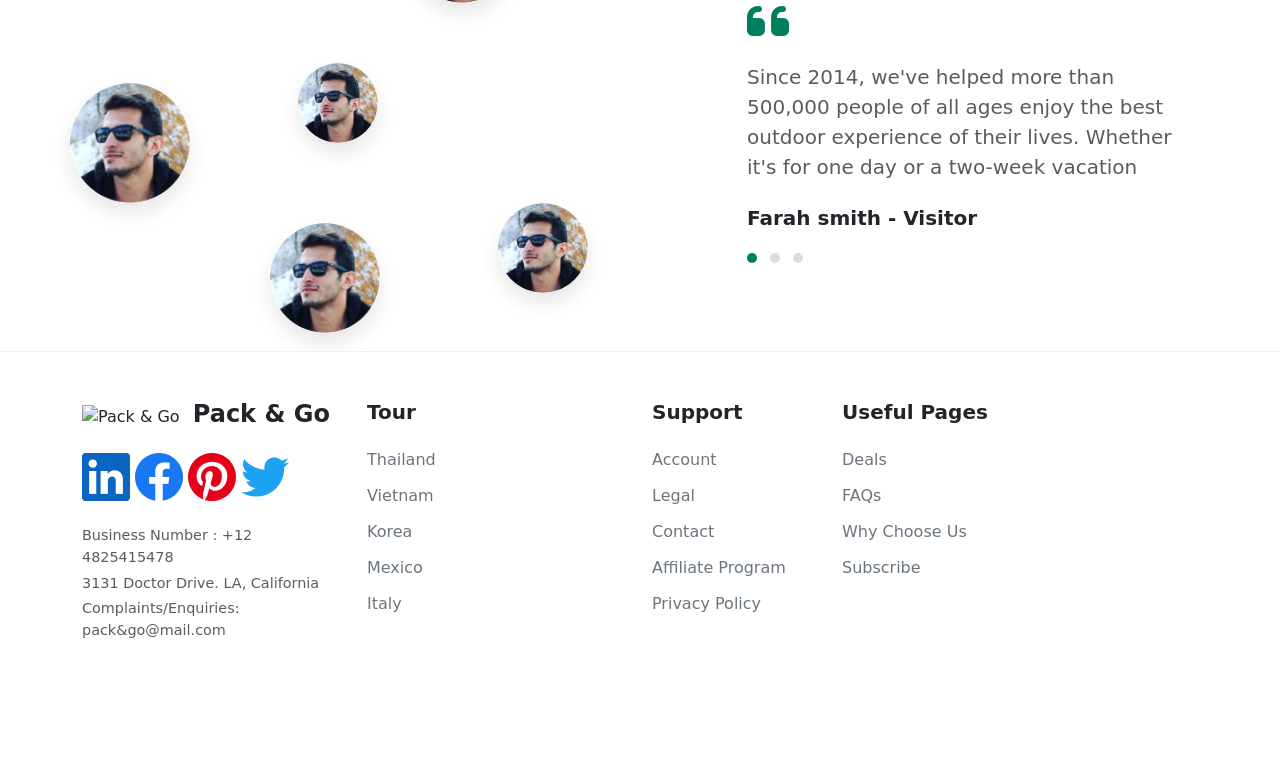
==== commit d37f7756: "Refactor destination section to use card layout; remove carousel and update styling" ====
--- a/html/index.html
+++ b/html/index.html
@@ -188,93 +188,74 @@
 
 
         <!-- ************? -->
-        <div id="cardSlider" class="carousel slide" data-bs-ride="carousel">
-            <div class="carousel-inner">
-
-                <div class="carousel-item active">
-                    <div class="container">
-                        <div class="row">
-                            <div class="col-md-4">
-                                <div class="card shadow-sm">
-                                    <img src="https://via.placeholder.com/400x250" class="card-img-top" alt="...">
-                                    <div class="card-body text-center">
-                                        <h5 class="card-title">Destination 1</h5>
-                                        <p class="card-text text-muted">Beautiful place to visit.</p>
-                                        <button class="btn btn-success rounded-pill">Book Now</button>
-                                    </div>
-                                </div>
-                            </div>
-                            <div class="col-md-4 d-none d-md-block">
-                                <div class="card shadow-sm">
-                                    <img src="https://via.placeholder.com/400x250" class="card-img-top" alt="...">
-                                    <div class="card-body text-center">
-                                        <h5 class="card-title">Destination 2</h5>
-                                        <p class="card-text text-muted">Experience the nature.</p>
-                                        <button class="btn btn-success rounded-pill">Book Now</button>
-                                    </div>
-                                </div>
-                            </div>
-                            <div class="col-md-4 d-none d-md-block">
-                                <div class="card shadow-sm">
-                                    <img src="https://via.placeholder.com/400x250" class="card-img-top" alt="...">
-                                    <div class="card-body text-center">
-                                        <h5 class="card-title">Destination 3</h5>
-                                        <p class="card-text text-muted">Luxury and comfort.</p>
-                                        <button class="btn btn-success rounded-pill">Book Now</button>
-                                    </div>
-                                </div>
-                            </div>
-                        </div>
-                    </div>
-                </div>
-
-                <div class="carousel-item">
-                    <div class="container">
-                        <div class="row">
-                            <div class="col-md-4">
-                                <div class="card shadow-sm">
-                                    <img src="https://via.placeholder.com/400x250" class="card-img-top" alt="...">
-                                    <div class="card-body text-center">
-                                        <h5 class="card-title">Destination 4</h5>
-                                        <p class="card-text text-muted">Historical wonders.</p>
-                                        <button class="btn btn-success rounded-pill">Book Now</button>
-                                    </div>
-                                </div>
-                            </div>
-                            <div class="col-md-4 d-none d-md-block">
-                                <div class="card shadow-sm">
-                                    <img src="https://via.placeholder.com/400x250" class="card-img-top" alt="...">
-                                    <div class="card-body text-center">
-                                        <h5 class="card-title">Destination 5</h5>
-                                        <p class="card-text text-muted">Adventure awaits.</p>
-                                        <button class="btn btn-success rounded-pill">Book Now</button>
-                                    </div>
-                                </div>
-                            </div>
-                            <div class="col-md-4 d-none d-md-block">
-                                <div class="card shadow-sm">
-                                    <img src="https://via.placeholder.com/400x250" class="card-img-top" alt="...">
-                                    <div class="card-body text-center">
-                                        <h5 class="card-title">Destination 6</h5>
-                                        <p class="card-text text-muted">Peaceful retreat.</p>
-                                        <button class="btn btn-success rounded-pill">Book Now</button>
-                                    </div>
-                                </div>
-                            </div>
-                        </div>
-                    </div>
-                </div>
-
-            </div>
-
-            <button class="carousel-control-prev" type="button" data-bs-target="#cardSlider" data-bs-slide="prev">
-                <span class="carousel-control-prev-icon bg-dark rounded-circle" aria-hidden="true"></span>
-                <span class="visually-hidden">Previous</span>
-            </button>
-            <button class="carousel-control-next" type="button" data-bs-target="#cardSlider" data-bs-slide="next">
-                <span class="carousel-control-next-icon bg-dark rounded-circle" aria-hidden="true"></span>
-                <span class="visually-hidden">Next</span>
-            </button>
+        <div class="row row-cols-1 row-cols-md-5 g-3">
+
+            <div class="col">
+                <div class="card h-100">
+                    <img src="../image/02.svg" class="card-img-top" alt="">
+                    <div class="card-body">
+                        <h5 class="card-title">Beautiful place</h5>
+                        <p>$150 / Person</p>
+                        <button class="btn btn-success rounded-pill px-4">
+                            Book Now
+                        </button>
+                    </div>
+                </div>
+            </div>
+
+            <div class="col">
+                <div class="card h-100">
+                    <img src="../image/02.svg" class="card-img-top" alt="">
+                    <div class="card-body">
+                        <h5 class="card-title">Beautiful place</h5>
+                        <p>$150 / Person</p>
+                        <button class="btn btn-success rounded-pill px-4">
+                            Book Now
+                        </button>
+                    </div>
+                </div>
+            </div>
+
+            <div class="col">
+                <div class="card h-100">
+                    <img src="../image/02.svg" class="card-img-top" alt="">
+                    <div class="card-body">
+                        <h5 class="card-title">Beautiful place</h5>
+                        <p>$150 / Person</p>
+                        <button class="btn btn-success rounded-pill px-4">
+                            Book Now
+                        </button>
+                    </div>
+                </div>
+            </div>
+
+            <div class="col">
+                <div class="card h-100">
+                    <img src="../image/02.svg" class="card-img-top" alt="">
+                    <div class="card-body">
+                        <h5 class="card-title">Beautiful place</h5>
+                        <p>$150 / Person</p>
+                        <button class="btn btn-success rounded-pill px-4">
+                            Book Now
+                        </button>
+                    </div>
+                </div>
+            </div>
+
+            <div class="col">
+                <div class="card h-100">
+                    <img src="../image/02.svg" class="card-img-top" alt="">
+                    <div class="card-body">
+                        <h5 class="card-title">Beautiful place</h5>
+                        <p>$150 / Person</p>
+                        <button class="btn btn-success rounded-pill px-4">
+                            Book Now
+                        </button>
+                    </div>
+                </div>
+            </div>
+
+        </div>
         </div>
 
         <!-- ***************** -->
@@ -425,18 +406,16 @@
         <section class="promo-section  py-5 bg-light">
             <div class="container">
                 <div class="row align-items-center">
-  <div class="col-lg-6 image-overlap-container mb-5 mb-lg-0">
-
-      <img src="../image/Rectangle 34 (1).svg" 
-              class="rounded-4 shadow position-relative img-palm-tree" 
-              alt="Palm Tree">
-
-    <img src="../image/Rectangle 33 (1).svg" 
-         class="rounded-4 shadow position-absolute img-resort" 
-         alt="Resort">
-   
-    
-</div>
+                    <div class="col-lg-6 image-overlap-container mb-5 mb-lg-0">
+
+                        <img src="../image/Rectangle 34 (1).svg"
+                            class="rounded-4 shadow position-relative img-palm-tree" alt="Palm Tree">
+
+                        <img src="../image/Rectangle 33 (1).svg" class="rounded-4 shadow position-absolute img-resort"
+                            alt="Resort">
+
+
+                    </div>
                     <div class="col-lg-5 offset-lg-1">
                         <h2 class="fw-bold mb-4">Always give you promo on every Month / Event</h2>
                         <p class="text-muted mb-4">We make sure give you a lot of promo every month or event based on
@@ -453,7 +432,7 @@
                                 Reward for 1000% Points</div>
                             <div class="col-6 small text-muted"><i class="fa-solid fa-check text-success me-2"></i>
                                 Cashback 10% via OVO</div>
-                        </div> 
+                        </div>
                     </div>
                 </div>
             </div>
@@ -464,262 +443,268 @@
 
 
 
-<section class="guarantee-section py-5">
-    <div class="container">
-        <div class="row align-items-center">
-            <div class="col-lg-5">
-                <h2 class="fw-bold mb-4">100% Money back Guarantee If you Cancel</h2>
-                <p class="text-muted mb-4">We Promises in this case. We still want to refund your money when you cancel order.</p>
-                
-                <div class="accordion custom-accordion" id="guaranteeAccordion">
-                    <div class="accordion-item mb-3 border-0 rounded-3 overflow-hidden">
-                        <h2 class="accordion-header">
-                            <button class="accordion-button custom-acc-btn active-green text-dark fw-bold" type="button" data-bs-toggle="collapse" data-bs-target="#collapseOne">
-                                <i class="fa-solid fa-circle text-success me-2 small"></i> Friendly, Quick, Easy
-                            </button>
-                        </h2>
-                        <div id="collapseOne" class="accordion-collapse collapse show" data-bs-parent="#guaranteeAccordion">
-                            <div class="accordion-body active-green text-muted small">
-                                Business messaging that feels just like the messenger apps you and your customers use every day.
-                            </div>
-                        </div>
-                    </div>
-                    <div class="accordion-item mb-2 border-0">
-                        <button class="accordion-button collapsed custom-acc-btn bg-white text-muted shadow-sm" type="button">
-                             <i class="fa-regular fa-circle me-2 small"></i> Fast Response Answer
-                        </button>
-                    </div>
-                    <div class="accordion-item mb-2 border-0">
-                        <button class="accordion-button collapsed custom-acc-btn bg-white text-muted shadow-sm" type="button">
-                             <i class="fa-regular fa-circle me-2 small"></i> Money Back Guarantee
-                        </button>
-                    </div>
-                </div>
-            </div>
-
-            <div class="col-lg-6 offset-lg-1 position-relative guarantee-image-box mt-5 mt-lg-0">
-                <div class="dots-pattern-bg"></div>
-                
-                <div class="main-img-wrapper">
-                    <img src="../image/Rectangle 35 (2).svg" class="rounded-4 shadow-sm w-100" alt="Boat">
-                </div>
-                
-                <div class="chat-container">
-                    <div class="chat-bubble shadow-sm">Hi, Can you help me? 😊</div>
-                    <div class="chat-bubble shadow-sm">Can I get my money back?</div>
-                    <div class="chat-bubble shadow-sm highlight">Thanks for your help!! 😍😍😍</div>
-                </div>
-
-                <div class="sub-img-wrapper">
-                    <img src="../image/Rectangle 36 (2).svg" class="rounded-4 shadow-lg w-100" alt="Lake">
-                </div>
-            </div>
-        </div>
-    </div>
-
-    
-
-<section class="destination-section py-5">
-    <div class="container">
-        <div class="row mb-4">
-            <div class="col-md-6">
-                <h2 class="fw-bold mb-3">Explore Top Destination</h2>
-                <p class="text-muted">
-                    We are self-service data analytics software that lets you create 
-                    visually appealing data visualizations and insightful dashboards in minutes.
-                </p>
-            </div>
-        </div>
-
-        <div class="d-flex flex-wrap gap-2">
-            <button class="btn btn-destination active">Popular Destination</button>
-            <button class="btn btn-destination">Destination For Art & Culture</button>
-            <button class="btn btn-destination">Destination For Outdoor Adventure</button>
-            <button class="btn btn-destination">Mountain</button>
-            <button class="btn btn-destination">Beach Destination</button>
-        </div>
-    </div>
-</section>
-
-
-
-
-<div class="container py-5">
-  <div class="row g-4">
-
-    <!-- Card 1 -->
-    <div class="col-md-4">
-        <div class="card" style="width: 18rem;">
-      <img src="../image/02.svg" class="card-img-top" alt="...">
-      <div class="card-body">
-       <p class="text-warning mb-1">★ 5</p>
-              <h5 class="card-title">Indonesia</h5>
-              <p class="card-text">
-                Beautiful mountain and nature view for your next trip.
-              </p>
-              <p class="text-muted">📍 Indonesia</p>
-      </div>
-    </div>
-     
-    </div>
-    <div class="col-md-4">
-        <div class="card" style="width: 18rem;">
-      <img src="../image/02.svg" class="card-img-top" alt="...">
-      <div class="card-body">
-       <p class="text-warning mb-1">★ 5</p>
-              <h5 class="card-title">Indonesia</h5>
-              <p class="card-text">
-                Beautiful mountain and nature view for your next trip.
-              </p>
-              <p class="text-muted">📍 Indonesia</p>
-      </div>
-    </div>
-     
-    </div>
-    <div class="col-md-4">
-        <div class="card" style="width: 18rem;">
-      <img src="../image/02.svg" class="card-img-top" alt="...">
-      <div class="card-body">
-       <p class="text-warning mb-1">★ 5</p>
-              <h5 class="card-title">Indonesia</h5>
-              <p class="card-text">
-                Beautiful mountain and nature view for your next trip.
-              </p>
-              <p class="text-muted">📍 Indonesia</p>
-      </div>
-    </div>
-     
-    </div>
-
-
-
-  </div>
-</div>
-
-
-<section class="newsletter-section py-5 text-center text-white">
-    <div class="container">
-        <div class="row justify-content-center">
-            <div class="col-lg-8">
-                <h2 class="fw-bold mb-3">Subscribe To Get The Latest News About Us</h2>
-                
-                <p class="mb-5 opacity-75">
-                    We recommend you to subscribe to our newsletter. Enter your 
-                    email below to get daily updates about us.
-                </p>
-
-                <div class="newsletter-form-container mx-auto">
-                    <div class="input-group p-2 bg-white shadow-sm">
-                        <input type="email" class="form-control border-0 ps-4" 
-                               placeholder="Enter your email address" aria-label="Email">
-                        <button class="btn btn-subscribe px-4" type="button">
-                            Subscribe
-                        </button>
-                    </div>
-                </div>
-            </div>
-        </div>
-    </div>
-</section>
-
-<section class="testimonial-section py-5">
-    <div class="container">
-        <div class="row align-items-center">
-            <div class="col-lg-6 position-relative testimonial-images">
-                <img src="../image/6aat7.png" class="avatar avatar-1" alt="Visitor">
-                <img src="../image/6aat7.png" class="avatar avatar-2" alt="Visitor">
-                <img src="../image/6aat7.png" class="avatar avatar-3" alt="Visitor">
-                <img src="../image/6aat7.png" class="avatar avatar-4" alt="Visitor">
-                <img src="../image/6aat7.png" class="avatar avatar-5" alt="Visitor">
-            </div>
-
-            <div class="col-lg-5 offset-lg-1">
-                <h2 class="fw-bold mb-4">Testimonial</h2>
-                
-                <div class="quote-icon mb-3">
-                    <i class="fa-solid fa-quote-left fa-3x"></i>
-                </div>
-
-                <p class="text-muted fs-5 mb-4">
-                    Since 2014, we've helped more than 500,000 people of all ages 
-                    enjoy the best outdoor experience of their lives. Whether it's for one 
-                    day or a two-week vacation
-                </p>
-
-                <h5 class="fw-bold mb-1">Farah smith - Visitor</h5>
-                
-                <div class="dots mt-3">
-                    <span class="dot active"></span>
-                    <span class="dot"></span>
-                    <span class="dot"></span>
-                </div>
-            </div>
-        </div>
-    </div>
-</section>
-
-<footer class="footer-section py-5">
-    <div class="container">
-        <div class="row">
-            <div class="col-lg-3 col-md-6 mb-4">
-                <div class="footer-logo mb-4">
-                    <img src="logo.png" alt="Pack & Go" class="img-fluid" style="max-height: 40px;">
-                    <span class="h4 fw-bold ms-2">Pack & Go</span>
-                </div>
-                <div class="social-icons mb-4">
-                  <img src="../image/LinkedIn - Original.png" alt="">
-                  <img src="../image/Facebook - Original.png" alt="">
-                  <img src="../image/Pinterest - Original.png" alt="">
-                  <img src="../image/Twitter - Original.png" alt="">
-                </div>
-                <div class="contact-info text-muted">
-                    <p class="mb-1">Business Number : +12 4825415478</p>
-                    <p class="mb-1">3131 Doctor Drive. LA, California</p>
-                    <p class="mb-0">Complaints/Enquiries: pack&go@mail.com</p>
-                </div>
-            </div>
-
-            <div class="col-lg-3 col-md-6 mb-4">
-                <h5 class="fw-bold mb-4">Tour</h5>
-                <ul class="list-unstyled footer-links">
-                    <li><a href="#">Thailand</a></li>
-                    <li><a href="#">Vietnam</a></li>
-                    <li><a href="#">Korea</a></li>
-                    <li><a href="#">Mexico</a></li>
-                    <li><a href="#">Italy</a></li>
-                </ul>
-            </div>
-
-            <div class="col-lg-2 col-md-6 mb-4">
-                <h5 class="fw-bold mb-4">Support</h5>
-                <ul class="list-unstyled footer-links">
-                    <li><a href="#">Account</a></li>
-                    <li><a href="#">Legal</a></li>
-                    <li><a href="#">Contact</a></li>
-                    <li><a href="#">Affiliate Program</a></li>
-                    <li><a href="#">Privacy Policy</a></li>
-                </ul>
-            </div>
-
-            <div class="col-lg-3 col-md-6 mb-4">
-                <h5 class="fw-bold mb-4">Useful Pages</h5>
-                <ul class="list-unstyled footer-links">
-                    <li><a href="#">Deals</a></li>
-                    <li><a href="#">FAQs</a></li>
-                    <li><a href="#">Why Choose Us</a></li>
-                    <li><a href="#">Subscribe</a></li>
-                </ul>
-            </div>
-        </div>
-    </div>
-</footer>
+        <section class="guarantee-section py-5">
+            <div class="container">
+                <div class="row align-items-center">
+                    <div class="col-lg-5">
+                        <h2 class="fw-bold mb-4">100% Money back Guarantee If you Cancel</h2>
+                        <p class="text-muted mb-4">We Promises in this case. We still want to refund your money when you
+                            cancel order.</p>
+
+                        <div class="accordion custom-accordion" id="guaranteeAccordion">
+                            <div class="accordion-item mb-3 border-0 rounded-3 overflow-hidden">
+                                <h2 class="accordion-header">
+                                    <button class="accordion-button custom-acc-btn active-green text-dark fw-bold"
+                                        type="button" data-bs-toggle="collapse" data-bs-target="#collapseOne">
+                                        <i class="fa-solid fa-circle text-success me-2 small"></i> Friendly, Quick, Easy
+                                    </button>
+                                </h2>
+                                <div id="collapseOne" class="accordion-collapse collapse show"
+                                    data-bs-parent="#guaranteeAccordion">
+                                    <div class="accordion-body active-green text-muted small">
+                                        Business messaging that feels just like the messenger apps you and your
+                                        customers use every day.
+                                    </div>
+                                </div>
+                            </div>
+                            <div class="accordion-item mb-2 border-0">
+                                <button class="accordion-button collapsed custom-acc-btn bg-white text-muted shadow-sm"
+                                    type="button">
+                                    <i class="fa-regular fa-circle me-2 small"></i> Fast Response Answer
+                                </button>
+                            </div>
+                            <div class="accordion-item mb-2 border-0">
+                                <button class="accordion-button collapsed custom-acc-btn bg-white text-muted shadow-sm"
+                                    type="button">
+                                    <i class="fa-regular fa-circle me-2 small"></i> Money Back Guarantee
+                                </button>
+                            </div>
+                        </div>
+                    </div>
+
+                    <div class="col-lg-6 offset-lg-1 position-relative guarantee-image-box mt-5 mt-lg-0">
+                        <div class="dots-pattern-bg"></div>
+
+                        <div class="main-img-wrapper">
+                            <img src="../image/Rectangle 35 (2).svg" class="rounded-4 shadow-sm w-100" alt="Boat">
+                        </div>
+
+                        <div class="chat-container">
+                            <div class="chat-bubble shadow-sm">Hi, Can you help me? 😊</div>
+                            <div class="chat-bubble shadow-sm">Can I get my money back?</div>
+                            <div class="chat-bubble shadow-sm highlight">Thanks for your help!! 😍😍😍</div>
+                        </div>
+
+                        <div class="sub-img-wrapper">
+                            <img src="../image/Rectangle 36 (2).svg" class="rounded-4 shadow-lg w-100" alt="Lake">
+                        </div>
+                    </div>
+                </div>
+            </div>
+
+
+
+            <section class="destination-section py-5">
+                <div class="container">
+                    <div class="row mb-4">
+                        <div class="col-md-6">
+                            <h2 class="fw-bold mb-3">Explore Top Destination</h2>
+                            <p class="text-muted">
+                                We are self-service data analytics software that lets you create
+                                visually appealing data visualizations and insightful dashboards in minutes.
+                            </p>
+                        </div>
+                    </div>
+
+                    <div class="d-flex flex-wrap gap-2">
+                        <button class="btn btn-destination active">Popular Destination</button>
+                        <button class="btn btn-destination">Destination For Art & Culture</button>
+                        <button class="btn btn-destination">Destination For Outdoor Adventure</button>
+                        <button class="btn btn-destination">Mountain</button>
+                        <button class="btn btn-destination">Beach Destination</button>
+                    </div>
+                </div>
+            </section>
+
+
+
+
+            <div class="container py-5">
+                <div class="row g-4">
+
+                    <!-- Card 1 -->
+                    <div class="col-md-4">
+                        <div class="card" style="width: 18rem;">
+                            <img src="../image/02.svg" class="card-img-top" alt="...">
+                            <div class="card-body">
+                                <p class="text-warning mb-1">★ 5</p>
+                                <h5 class="card-title">Indonesia</h5>
+                                <p class="card-text">
+                                    Beautiful mountain and nature view for your next trip.
+                                </p>
+                                <p class="text-muted">📍 Indonesia</p>
+                            </div>
+                        </div>
+
+                    </div>
+                    <div class="col-md-4">
+                        <div class="card" style="width: 18rem;">
+                            <img src="../image/02.svg" class="card-img-top" alt="...">
+                            <div class="card-body">
+                                <p class="text-warning mb-1">★ 5</p>
+                                <h5 class="card-title">Indonesia</h5>
+                                <p class="card-text">
+                                    Beautiful mountain and nature view for your next trip.
+                                </p>
+                                <p class="text-muted">📍 Indonesia</p>
+                            </div>
+                        </div>
+
+                    </div>
+                    <div class="col-md-4">
+                        <div class="card" style="width: 18rem;">
+                            <img src="../image/02.svg" class="card-img-top" alt="...">
+                            <div class="card-body">
+                                <p class="text-warning mb-1">★ 5</p>
+                                <h5 class="card-title">Indonesia</h5>
+                                <p class="card-text">
+                                    Beautiful mountain and nature view for your next trip.
+                                </p>
+                                <p class="text-muted">📍 Indonesia</p>
+                            </div>
+                        </div>
+
+                    </div>
+
+
+
+                </div>
+            </div>
+
+
+            <section class="newsletter-section py-5 text-center text-white">
+                <div class="container">
+                    <div class="row justify-content-center">
+                        <div class="col-lg-8">
+                            <h2 class="fw-bold mb-3">Subscribe To Get The Latest News About Us</h2>
+
+                            <p class="mb-5 opacity-75">
+                                We recommend you to subscribe to our newsletter. Enter your
+                                email below to get daily updates about us.
+                            </p>
+
+                            <div class="newsletter-form-container mx-auto">
+                                <div class="input-group p-2 bg-white shadow-sm">
+                                    <input type="email" class="form-control border-0 ps-4"
+                                        placeholder="Enter your email address" aria-label="Email">
+                                    <button class="btn btn-subscribe px-4" type="button">
+                                        Subscribe
+                                    </button>
+                                </div>
+                            </div>
+                        </div>
+                    </div>
+                </div>
+            </section>
+
+            <section class="testimonial-section py-5">
+                <div class="container">
+                    <div class="row align-items-center">
+                        <div class="col-lg-6 position-relative testimonial-images">
+                            <img src="../image/6aat7.png" class="avatar avatar-1" alt="Visitor">
+                            <img src="../image/6aat7.png" class="avatar avatar-2" alt="Visitor">
+                            <img src="../image/6aat7.png" class="avatar avatar-3" alt="Visitor">
+                            <img src="../image/6aat7.png" class="avatar avatar-4" alt="Visitor">
+                            <img src="../image/6aat7.png" class="avatar avatar-5" alt="Visitor">
+                        </div>
+
+                        <div class="col-lg-5 offset-lg-1">
+                            <h2 class="fw-bold mb-4">Testimonial</h2>
+
+                            <div class="quote-icon mb-3">
+                                <i class="fa-solid fa-quote-left fa-3x"></i>
+                            </div>
+
+                            <p class="text-muted fs-5 mb-4">
+                                Since 2014, we've helped more than 500,000 people of all ages
+                                enjoy the best outdoor experience of their lives. Whether it's for one
+                                day or a two-week vacation
+                            </p>
+
+                            <h5 class="fw-bold mb-1">Farah smith - Visitor</h5>
+
+                            <div class="dots mt-3">
+                                <span class="dot active"></span>
+                                <span class="dot"></span>
+                                <span class="dot"></span>
+                            </div>
+                        </div>
+                    </div>
+                </div>
+            </section>
+
+            <footer class="footer-section py-5">
+                <div class="container">
+                    <div class="row">
+                        <div class="col-lg-3 col-md-6 mb-4">
+                            <div class="footer-logo mb-4">
+                                <img src="logo.png" alt="Pack & Go" class="img-fluid" style="max-height: 40px;">
+                                <span class="h4 fw-bold ms-2">Pack & Go</span>
+                            </div>
+                            <div class="social-icons mb-4">
+                                <img src="../image/LinkedIn - Original.png" alt="">
+                                <img src="../image/Facebook - Original.png" alt="">
+                                <img src="../image/Pinterest - Original.png" alt="">
+                                <img src="../image/Twitter - Original.png" alt="">
+                            </div>
+                            <div class="contact-info text-muted">
+                                <p class="mb-1">Business Number : +12 4825415478</p>
+                                <p class="mb-1">3131 Doctor Drive. LA, California</p>
+                                <p class="mb-0">Complaints/Enquiries: pack&go@mail.com</p>
+                            </div>
+                        </div>
+
+                        <div class="col-lg-3 col-md-6 mb-4">
+                            <h5 class="fw-bold mb-4">Tour</h5>
+                            <ul class="list-unstyled footer-links">
+                                <li><a href="#">Thailand</a></li>
+                                <li><a href="#">Vietnam</a></li>
+                                <li><a href="#">Korea</a></li>
+                                <li><a href="#">Mexico</a></li>
+                                <li><a href="#">Italy</a></li>
+                            </ul>
+                        </div>
+
+                        <div class="col-lg-2 col-md-6 mb-4">
+                            <h5 class="fw-bold mb-4">Support</h5>
+                            <ul class="list-unstyled footer-links">
+                                <li><a href="#">Account</a></li>
+                                <li><a href="#">Legal</a></li>
+                                <li><a href="#">Contact</a></li>
+                                <li><a href="#">Affiliate Program</a></li>
+                                <li><a href="#">Privacy Policy</a></li>
+                            </ul>
+                        </div>
+
+                        <div class="col-lg-3 col-md-6 mb-4">
+                            <h5 class="fw-bold mb-4">Useful Pages</h5>
+                            <ul class="list-unstyled footer-links">
+                                <li><a href="#">Deals</a></li>
+                                <li><a href="#">FAQs</a></li>
+                                <li><a href="#">Why Choose Us</a></li>
+                                <li><a href="#">Subscribe</a></li>
+                            </ul>
+                        </div>
+                    </div>
+                </div>
+            </footer>
 
 
 
     </main>
 
 
-<!-- ***************
+    <!-- ***************
 
 
 
